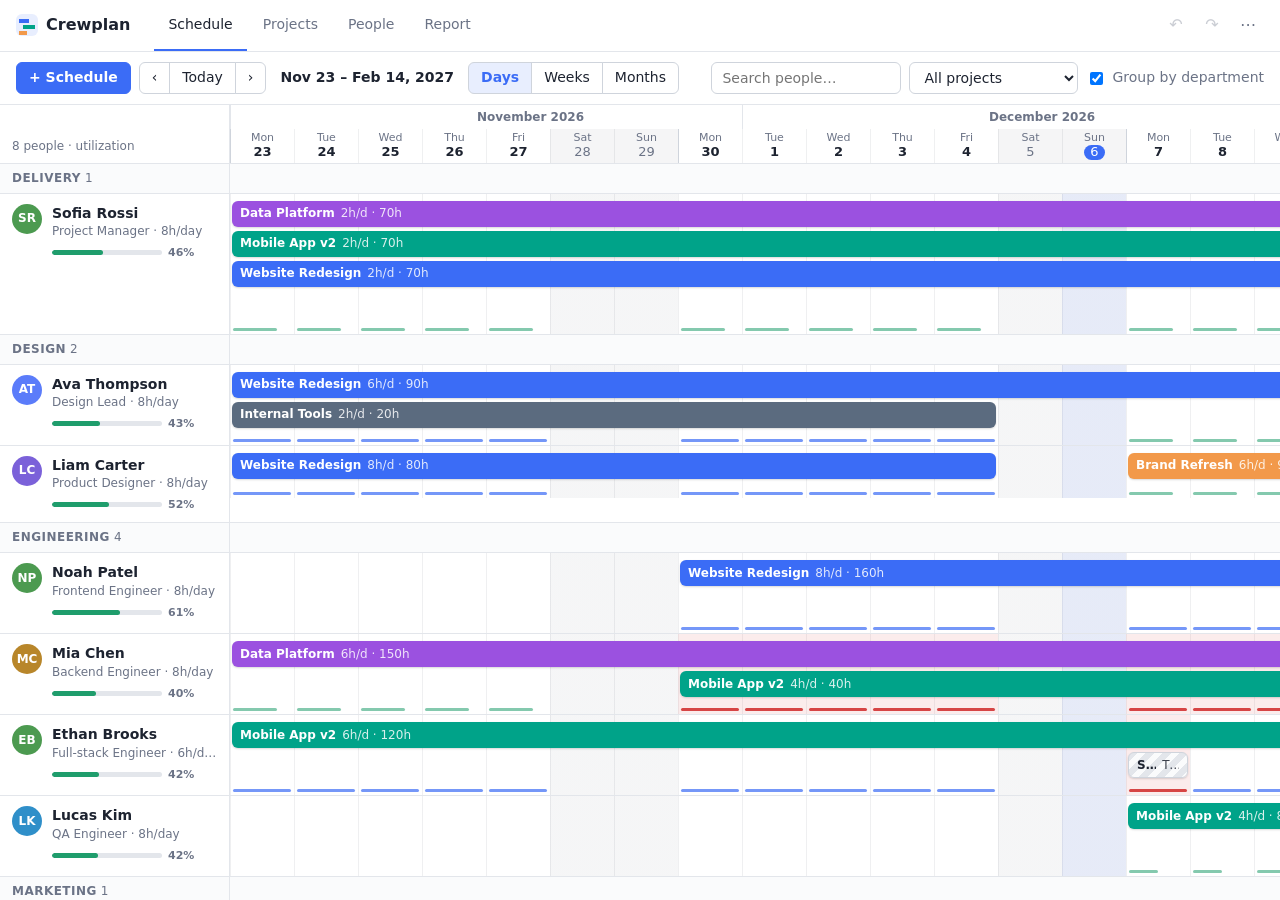
==== scheduler/index.html @ 76df15cc "Add Crewplan, a team resource scheduling app Timeline of people x days with drag-to-create, move, re" ====
<!doctype html>
<html lang="en">
<head>
  <meta charset="utf-8">
  <meta name="viewport" content="width=device-width, initial-scale=1">
  <title>Crewplan</title>
  <link rel="stylesheet" href="styles.css">
</head>
<body>
  <header class="topbar">
    <div class="brand"><span class="logo" aria-hidden="true"></span>Crewplan</div>
    <nav class="tabs" id="tabs">
      <button data-view="schedule">Schedule</button>
      <button data-view="projects">Projects</button>
      <button data-view="people">People</button>
      <button data-view="report">Report</button>
    </nav>
    <div class="topbar-actions">
      <button class="icon-btn" id="undoBtn" title="Undo (Ctrl+Z)">&#8630;</button>
      <button class="icon-btn" id="redoBtn" title="Redo (Ctrl+Shift+Z)">&#8631;</button>
      <div class="menu">
        <button class="icon-btn" id="menuBtn" title="More">&#8943;</button>
        <div class="menu-pop" id="menuPop" hidden>
          <button data-action="export">Export data (JSON)</button>
          <button data-action="import">Import data (JSON)</button>
          <button data-action="csv">Export schedule (CSV)</button>
          <hr>
          <button data-action="sample">Load sample data</button>
          <button data-action="clear" class="danger-text">Clear all data</button>
        </div>
      </div>
    </div>
  </header>
  <div class="toolbar" id="toolbar"></div>
  <main id="main"></main>
  <div id="modalRoot"></div>
  <div id="toast" role="status" aria-live="polite"></div>
  <input type="file" id="importFile" accept="application/json,.json" hidden>
  <script src="app.js"></script>
</body>
</html>
---- scheduler/styles.css ----
:root {
  --bg: #f5f6f8;
  --panel: #ffffff;
  --panel-2: #fafbfc;
  --border: #e3e6eb;
  --border-strong: #cfd4dc;
  --text: #1d2330;
  --muted: #6b7386;
  --accent: #3b6cf6;
  --accent-soft: #e8eefe;
  --danger: #d64545;
  --warn: #e0a106;
  --ok: #1f9d6c;
  --weekend: rgba(30, 40, 60, 0.045);
  --gridline: rgba(30, 40, 60, 0.07);
  --today: rgba(59, 108, 246, 0.08);
  --over: rgba(214, 69, 69, 0.10);
  --shadow: 0 10px 30px rgba(20, 30, 50, 0.18);
  --side: 230px;
  --radius: 8px;
  color-scheme: light;
}
@media (prefers-color-scheme: dark) {
  :root {
    --bg: #12151b;
    --panel: #1a1e26;
    --panel-2: #1f242d;
    --border: #2b313c;
    --border-strong: #3a4250;
    --text: #e6e9ef;
    --muted: #949cad;
    --accent: #6d93ff;
    --accent-soft: #24304d;
    --weekend: rgba(255, 255, 255, 0.035);
    --gridline: rgba(255, 255, 255, 0.06);
    --today: rgba(109, 147, 255, 0.12);
    --over: rgba(240, 90, 90, 0.16);
    --shadow: 0 10px 30px rgba(0, 0, 0, 0.5);
    color-scheme: dark;
  }
}

* { box-sizing: border-box; }
html, body { height: 100%; margin: 0; }
body {
  font: 14px/1.4 system-ui, -apple-system, "Segoe UI", Roboto, sans-serif;
  background: var(--bg);
  color: var(--text);
  display: flex;
  flex-direction: column;
  overflow: hidden;
}
button, input, select, textarea { font: inherit; color: inherit; }
button { cursor: pointer; }

/* ---------- Top bar ---------- */
.topbar {
  display: flex; align-items: center; gap: 24px;
  padding: 0 16px; height: 52px; flex: none;
  background: var(--panel); border-bottom: 1px solid var(--border);
}
.brand { display: flex; align-items: center; gap: 8px; font-weight: 700; font-size: 16px; }
.logo {
  width: 22px; height: 22px; border-radius: 6px;
  background:
    linear-gradient(var(--accent), var(--accent)) 3px 5px / 10px 4px no-repeat,
    linear-gradient(#00a389, #00a389) 7px 11px / 12px 4px no-repeat,
    linear-gradient(#f2994a, #f2994a) 3px 17px / 8px 4px no-repeat,
    var(--accent-soft);
}
.tabs { display: flex; gap: 2px; height: 100%; }
.tabs button {
  background: none; border: 0; padding: 0 14px; height: 100%;
  color: var(--muted); font-weight: 500; border-bottom: 2px solid transparent;
}
.tabs button:hover { color: var(--text); }
.tabs button.active { color: var(--text); border-bottom-color: var(--accent); }
.topbar-actions { margin-left: auto; display: flex; gap: 4px; align-items: center; }
.icon-btn {
  width: 32px; height: 32px; border-radius: 6px; border: 1px solid transparent;
  background: none; font-size: 16px; color: var(--muted);
}
.icon-btn:hover:not(:disabled) { background: var(--panel-2); border-color: var(--border); color: var(--text); }
.icon-btn:disabled { opacity: .35; cursor: default; }
.menu { position: relative; }
.menu-pop {
  position: absolute; right: 0; top: 38px; z-index: 50; min-width: 220px;
  background: var(--panel); border: 1px solid var(--border); border-radius: var(--radius);
  box-shadow: var(--shadow); padding: 6px;
}
.menu-pop button {
  display: block; width: 100%; text-align: left; background: none; border: 0;
  padding: 8px 10px; border-radius: 6px;
}
.menu-pop button:hover { background: var(--panel-2); }
.menu-pop hr { border: 0; border-top: 1px solid var(--border); margin: 6px 0; }
.danger-text { color: var(--danger); }

/* ---------- Toolbar ---------- */
.toolbar {
  display: flex; align-items: center; gap: 8px; flex-wrap: wrap;
  padding: 10px 16px; flex: none;
  background: var(--panel); border-bottom: 1px solid var(--border);
}
.toolbar .spacer { flex: 1; }
.toolbar .range-label { font-weight: 600; margin: 0 6px; white-space: nowrap; }
.btn {
  height: 32px; padding: 0 12px; border-radius: 6px;
  border: 1px solid var(--border-strong); background: var(--panel);
  display: inline-flex; align-items: center; gap: 6px; white-space: nowrap;
}
.btn:hover { background: var(--panel-2); }
.btn.primary { background: var(--accent); border-color: var(--accent); color: #fff; font-weight: 600; }
.btn.primary:hover { filter: brightness(1.07); }
.btn.danger { color: var(--danger); }
.btn.sm { height: 28px; padding: 0 9px; font-size: 13px; }
.btn-group { display: inline-flex; }
.btn-group .btn { border-radius: 0; margin-left: -1px; }
.btn-group .btn:first-child { border-radius: 6px 0 0 6px; margin-left: 0; }
.btn-group .btn:last-child { border-radius: 0 6px 6px 0; }
.btn-group .btn.on { background: var(--accent-soft); color: var(--accent); font-weight: 600; }
.input, .toolbar select, .toolbar input[type=search], .toolbar input[type=date] {
  height: 32px; padding: 0 10px; border-radius: 6px;
  border: 1px solid var(--border-strong); background: var(--panel);
}
.toolbar input[type=search] { width: 190px; }
.toggle { display: inline-flex; align-items: center; gap: 6px; color: var(--muted); white-space: nowrap; }

main { flex: 1; min-height: 0; overflow: auto; }
main.no-scroll { overflow: hidden; display: flex; }

/* ---------- Schedule grid ---------- */
.schedule { flex: 1; overflow: auto; position: relative; background: var(--panel); }
.grid { position: relative; min-width: 100%; }
.ghead { display: flex; position: sticky; top: 0; z-index: 6; background: var(--panel); border-bottom: 1px solid var(--border); }
.corner {
  position: sticky; left: 0; z-index: 7; width: var(--side); flex: none;
  background: var(--panel); border-right: 1px solid var(--border);
  display: flex; align-items: flex-end; padding: 0 12px 8px; color: var(--muted); font-size: 12px;
}
.timehead { flex: none; }
.hm-row, .hd-row { display: flex; }
.hm {
  flex: none; height: 24px; font-size: 12px; font-weight: 600; color: var(--muted);
  border-left: 1px solid var(--border); padding: 4px 8px; overflow: hidden; white-space: nowrap;
}
.hm span { position: sticky; left: calc(var(--side) + 8px); }
.hd {
  flex: none; height: 34px; text-align: center; font-size: 11px; color: var(--muted);
  display: flex; flex-direction: column; justify-content: center; line-height: 1.15;
  border-left: 1px solid var(--gridline);
}
.hd b { font-size: 13px; font-weight: 600; color: var(--text); }
.hd.we { background: var(--weekend); }
.hd.we b { color: var(--muted); font-weight: 500; }
.hd.mon { border-left-color: var(--border-strong); }
.hd.today b {
  background: var(--accent); color: #fff; border-radius: 10px; padding: 0 6px; align-self: center;
}

.group { display: flex; background: var(--panel-2); border-bottom: 1px solid var(--border); }
.group-side {
  position: sticky; left: 0; z-index: 3; width: var(--side); flex: none;
  padding: 6px 12px; font-size: 12px; font-weight: 700; text-transform: uppercase; letter-spacing: .04em;
  color: var(--muted); background: var(--panel-2); border-right: 1px solid var(--border);
}
.group-side span { font-weight: 500; margin-left: 4px; }

.row { display: flex; border-bottom: 1px solid var(--border); }
.side {
  position: sticky; left: 0; z-index: 3; width: var(--side); flex: none;
  background: var(--panel); border-right: 1px solid var(--border);
  display: flex; gap: 10px; align-items: flex-start; padding: 10px 12px; cursor: pointer;
}
.side:hover { background: var(--panel-2); }
.avatar {
  width: 30px; height: 30px; border-radius: 50%; flex: none;
  display: grid; place-items: center; color: #fff; font-size: 12px; font-weight: 700;
}
.side .who { min-width: 0; flex: 1; }
.side .name { font-weight: 600; white-space: nowrap; overflow: hidden; text-overflow: ellipsis; }
.side .role { color: var(--muted); font-size: 12px; white-space: nowrap; overflow: hidden; text-overflow: ellipsis; }
.util { display: flex; align-items: center; gap: 6px; margin-top: 5px; font-size: 11px; color: var(--muted); }
.meter { flex: 1; height: 5px; border-radius: 3px; background: var(--border); overflow: hidden; max-width: 110px; }
.meter i { display: block; height: 100%; background: var(--ok); border-radius: 3px; }
.meter.full i { background: var(--accent); }
.meter.over i { background: var(--danger); }
.util b.over { color: var(--danger); }

.track { position: relative; flex: none; touch-action: pan-x pan-y; cursor: crosshair; }
.today-col { position: absolute; top: 0; bottom: 0; background: var(--today); pointer-events: none; }
.over-col { position: absolute; top: 0; bottom: 0; background: var(--over); pointer-events: none; }
.load { position: absolute; bottom: 3px; height: 3px; border-radius: 2px; pointer-events: none; }
.load.under { background: var(--ok); opacity: .55; }
.load.full { background: var(--accent); opacity: .7; }
.load.over { background: var(--danger); }
.load-hit { position: absolute; bottom: 0; height: 9px; }

.bar {
  position: absolute; height: 26px; border-radius: 6px; color: #fff;
  padding: 0 8px; display: flex; align-items: center; gap: 6px;
  font-size: 12px; overflow: hidden; white-space: nowrap; cursor: grab;
  box-shadow: 0 1px 2px rgba(0,0,0,.15); touch-action: none; user-select: none;
}
.bar:hover { filter: brightness(1.06); box-shadow: 0 2px 6px rgba(0,0,0,.22); }
.bar .bar-title { font-weight: 600; overflow: hidden; text-overflow: ellipsis; }
.bar .bar-sub { opacity: .85; overflow: hidden; text-overflow: ellipsis; }
.bar.tentative {
  background-image: repeating-linear-gradient(135deg, rgba(255,255,255,.28) 0 6px, transparent 6px 12px) !important;
}
.bar.timeoff {
  color: var(--text);
  background: repeating-linear-gradient(135deg, var(--border) 0 6px, var(--panel-2) 6px 12px);
  border: 1px solid var(--border-strong);
}
.bar.clip-l { border-top-left-radius: 0; border-bottom-left-radius: 0; }
.bar.clip-r { border-top-right-radius: 0; border-bottom-right-radius: 0; }
.bar.dim { opacity: .22; }
.bar.dragging { z-index: 20; pointer-events: none; cursor: grabbing; box-shadow: var(--shadow); opacity: .92; }
.bar .h { position: absolute; top: 0; bottom: 0; width: 8px; cursor: ew-resize; }
.bar .h-l { left: 0; }
.bar .h-r { right: 0; }
.sel {
  position: absolute; top: 4px; bottom: 4px; border-radius: 6px; pointer-events: none;
  background: var(--accent-soft); border: 2px dashed var(--accent);
}
.empty-state { padding: 60px 20px; text-align: center; color: var(--muted); }
.empty-state h3 { color: var(--text); margin: 0 0 6px; }
.hint { color: var(--muted); font-size: 12px; }

/* ---------- Pages (projects / people / report) ---------- */
.page { max-width: 1100px; margin: 0 auto; padding: 20px 16px 60px; }
.page h2 { margin: 0 0 4px; font-size: 20px; }
.page .lede { color: var(--muted); margin: 0 0 16px; }
.card { background: var(--panel); border: 1px solid var(--border); border-radius: var(--radius); overflow: hidden; margin-bottom: 20px; }
.card h3 { margin: 0; padding: 12px 16px; font-size: 14px; border-bottom: 1px solid var(--border); }
.table-wrap { overflow-x: auto; }
table { width: 100%; border-collapse: collapse; }
th, td { padding: 10px 16px; text-align: left; border-bottom: 1px solid var(--border); white-space: nowrap; }
th { font-size: 12px; font-weight: 600; color: var(--muted); background: var(--panel-2); }
td.num, th.num { text-align: right; font-variant-numeric: tabular-nums; }
tr:last-child td { border-bottom: 0; }
tbody tr:hover { background: var(--panel-2); }
.dot { display: inline-block; width: 10px; height: 10px; border-radius: 3px; margin-right: 8px; vertical-align: -1px; }
.tag { display: inline-block; font-size: 11px; padding: 1px 7px; border-radius: 10px; background: var(--panel-2); border: 1px solid var(--border); color: var(--muted); }
.tag.ok { color: var(--ok); }
.cell-person { display: flex; align-items: center; gap: 10px; }
.cell-person .avatar { width: 26px; height: 26px; font-size: 11px; }
.hbar { display: flex; align-items: center; gap: 8px; min-width: 160px; }
.hbar .meter { max-width: none; height: 7px; }
.tiles { display: grid; grid-template-columns: repeat(auto-fit, minmax(150px, 1fr)); gap: 12px; margin-bottom: 20px; }
.tile { background: var(--panel); border: 1px solid var(--border); border-radius: var(--radius); padding: 14px 16px; }
.tile .k { color: var(--muted); font-size: 12px; }
.tile .v { font-size: 22px; font-weight: 700; margin-top: 2px; font-variant-numeric: tabular-nums; }
.actions { display: flex; gap: 6px; justify-content: flex-end; }

/* ---------- Modal ---------- */
.backdrop {
  position: fixed; inset: 0; z-index: 100; background: rgba(15, 20, 30, .45);
  display: grid; place-items: center; padding: 16px;
}
.dialog {
  width: 100%; max-width: 480px; max-height: calc(100vh - 32px); overflow: auto;
  background: var(--panel); border-radius: 12px; box-shadow: var(--shadow); border: 1px solid var(--border);
}
.dialog header { display: flex; align-items: center; padding: 14px 18px; border-bottom: 1px solid var(--border); }
.dialog header h2 { font-size: 16px; margin: 0; flex: 1; }
.dialog-body { padding: 16px 18px; display: grid; gap: 12px; }
.dialog footer { display: flex; gap: 8px; padding: 12px 18px; border-top: 1px solid var(--border); background: var(--panel-2); }
.dialog footer .spacer { flex: 1; }
.field { display: grid; gap: 4px; font-size: 12px; font-weight: 600; color: var(--muted); }
.field input, .field select, .field textarea {
  font-size: 14px; font-weight: 400; color: var(--text);
  padding: 7px 10px; border-radius: 6px; border: 1px solid var(--border-strong); background: var(--panel);
  width: 100%;
}
.field textarea { resize: vertical; }
.field input:focus, .field select:focus, .field textarea:focus { outline: 2px solid var(--accent-soft); border-color: var(--accent); }
.grid2 { display: grid; grid-template-columns: 1fr 1fr; gap: 12px; align-items: end; }
.inline { display: flex; gap: 6px; }
.check { display: flex; align-items: center; gap: 8px; font-size: 14px; height: 36px; }
.seg { display: flex; border: 1px solid var(--border-strong); border-radius: 8px; overflow: hidden; }
.seg label { flex: 1; text-align: center; padding: 8px; cursor: pointer; font-weight: 500; }
.seg input { display: none; }
.seg label:has(input:checked) { background: var(--accent-soft); color: var(--accent); font-weight: 600; }
.swatches { display: flex; gap: 8px; flex-wrap: wrap; }
.swatches label { width: 26px; height: 26px; border-radius: 6px; cursor: pointer; position: relative; }
.swatches input { position: absolute; opacity: 0; }
.swatches label:has(input:checked) { outline: 2px solid var(--text); outline-offset: 2px; }
.summary { margin: 0; padding: 10px 12px; border-radius: 6px; background: var(--panel-2); border: 1px solid var(--border); font-size: 13px; }
.error { color: var(--danger); font-size: 13px; margin: 0; }

#toast {
  position: fixed; left: 50%; bottom: 24px; transform: translateX(-50%) translateY(20px);
  background: #222936; color: #fff; padding: 10px 16px; border-radius: 8px; font-size: 13px;
  opacity: 0; pointer-events: none; transition: .2s; z-index: 200; box-shadow: var(--shadow);
}
#toast.show { opacity: 1; transform: translateX(-50%) translateY(0); }

@media (max-width: 720px) {
  :root { --side: 150px; }
  .topbar { gap: 10px; padding: 0 10px; }
  .brand { font-size: 0; gap: 0; }
  .tabs button { padding: 0 8px; font-size: 13px; }
  .tabs { min-width: 0; overflow-x: auto; }
  #undoBtn, #redoBtn { display: none; }
  .toolbar { padding: 8px 10px; }
  .toolbar input[type=search] { width: 130px; }
  .side .avatar { display: none; }
  .grid2 { grid-template-columns: 1fr; }
}
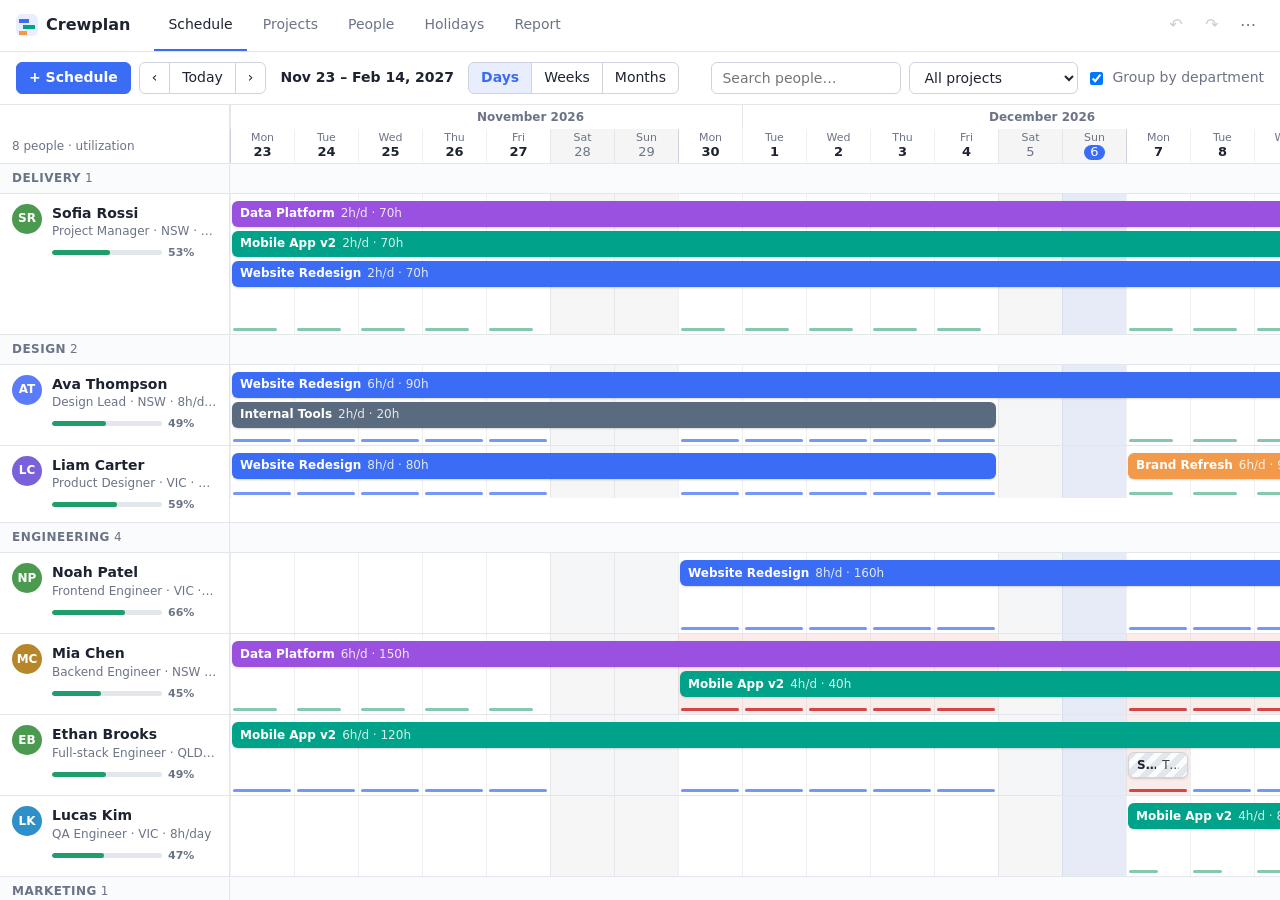
==== commit c4b4f7ae: "Add regional public holidays and shutdowns People get a state/region; holidays and shutdowns apply t" ====
--- a/scheduler/index.html
+++ b/scheduler/index.html
@@ -13,6 +13,7 @@
       <button data-view="schedule">Schedule</button>
       <button data-view="projects">Projects</button>
       <button data-view="people">People</button>
+      <button data-view="holidays">Holidays</button>
       <button data-view="report">Report</button>
     </nav>
     <div class="topbar-actions">
--- a/scheduler/styles.css
+++ b/scheduler/styles.css
@@ -17,6 +17,9 @@
   --over: rgba(214, 69, 69, 0.10);
   --shadow: 0 10px 30px rgba(20, 30, 50, 0.18);
   --side: 230px;
+  --shut: #8a6fd1;
+  --hol-bg: rgba(224, 161, 6, 0.16);
+  --shut-bg: rgba(138, 111, 209, 0.16);
   --radius: 8px;
   color-scheme: light;
 }
@@ -35,6 +38,8 @@
     --gridline: rgba(255, 255, 255, 0.06);
     --today: rgba(109, 147, 255, 0.12);
     --over: rgba(240, 90, 90, 0.16);
+    --hol-bg: rgba(240, 180, 40, 0.16);
+    --shut-bg: rgba(160, 135, 230, 0.18);
     --shadow: 0 10px 30px rgba(0, 0, 0, 0.5);
     color-scheme: dark;
   }
@@ -194,6 +199,15 @@
 .load.under { background: var(--ok); opacity: .55; }
 .load.full { background: var(--accent); opacity: .7; }
 .load.over { background: var(--danger); }
+.closed-col { position: absolute; top: 0; bottom: 0; pointer-events: none; }
+.closed-col.holiday { background: repeating-linear-gradient(135deg, var(--hol-bg) 0 5px, transparent 5px 10px); }
+.closed-col.shutdown { background: repeating-linear-gradient(135deg, var(--shut-bg) 0 5px, transparent 5px 10px); }
+.load.hol { background: var(--warn); }
+.hd.has-hol { box-shadow: inset 0 -3px 0 var(--warn); }
+.hd.has-shut { box-shadow: inset 0 -3px 0 var(--shut); }
+.hol-dot { background: var(--warn); }
+.shut-dot { background: var(--shut); }
+.hol-note { color: #b07a00; }
 .load-hit { position: absolute; bottom: 0; height: 9px; }
 
 .bar {
@@ -297,6 +311,8 @@
 }
 #toast.show { opacity: 1; transform: translateX(-50%) translateY(0); }
 
+@media (prefers-color-scheme: dark) { .hol-note { color: #f0b429; } }
+
 @media (max-width: 720px) {
   :root { --side: 150px; }
   .topbar { gap: 10px; padding: 0 10px; }
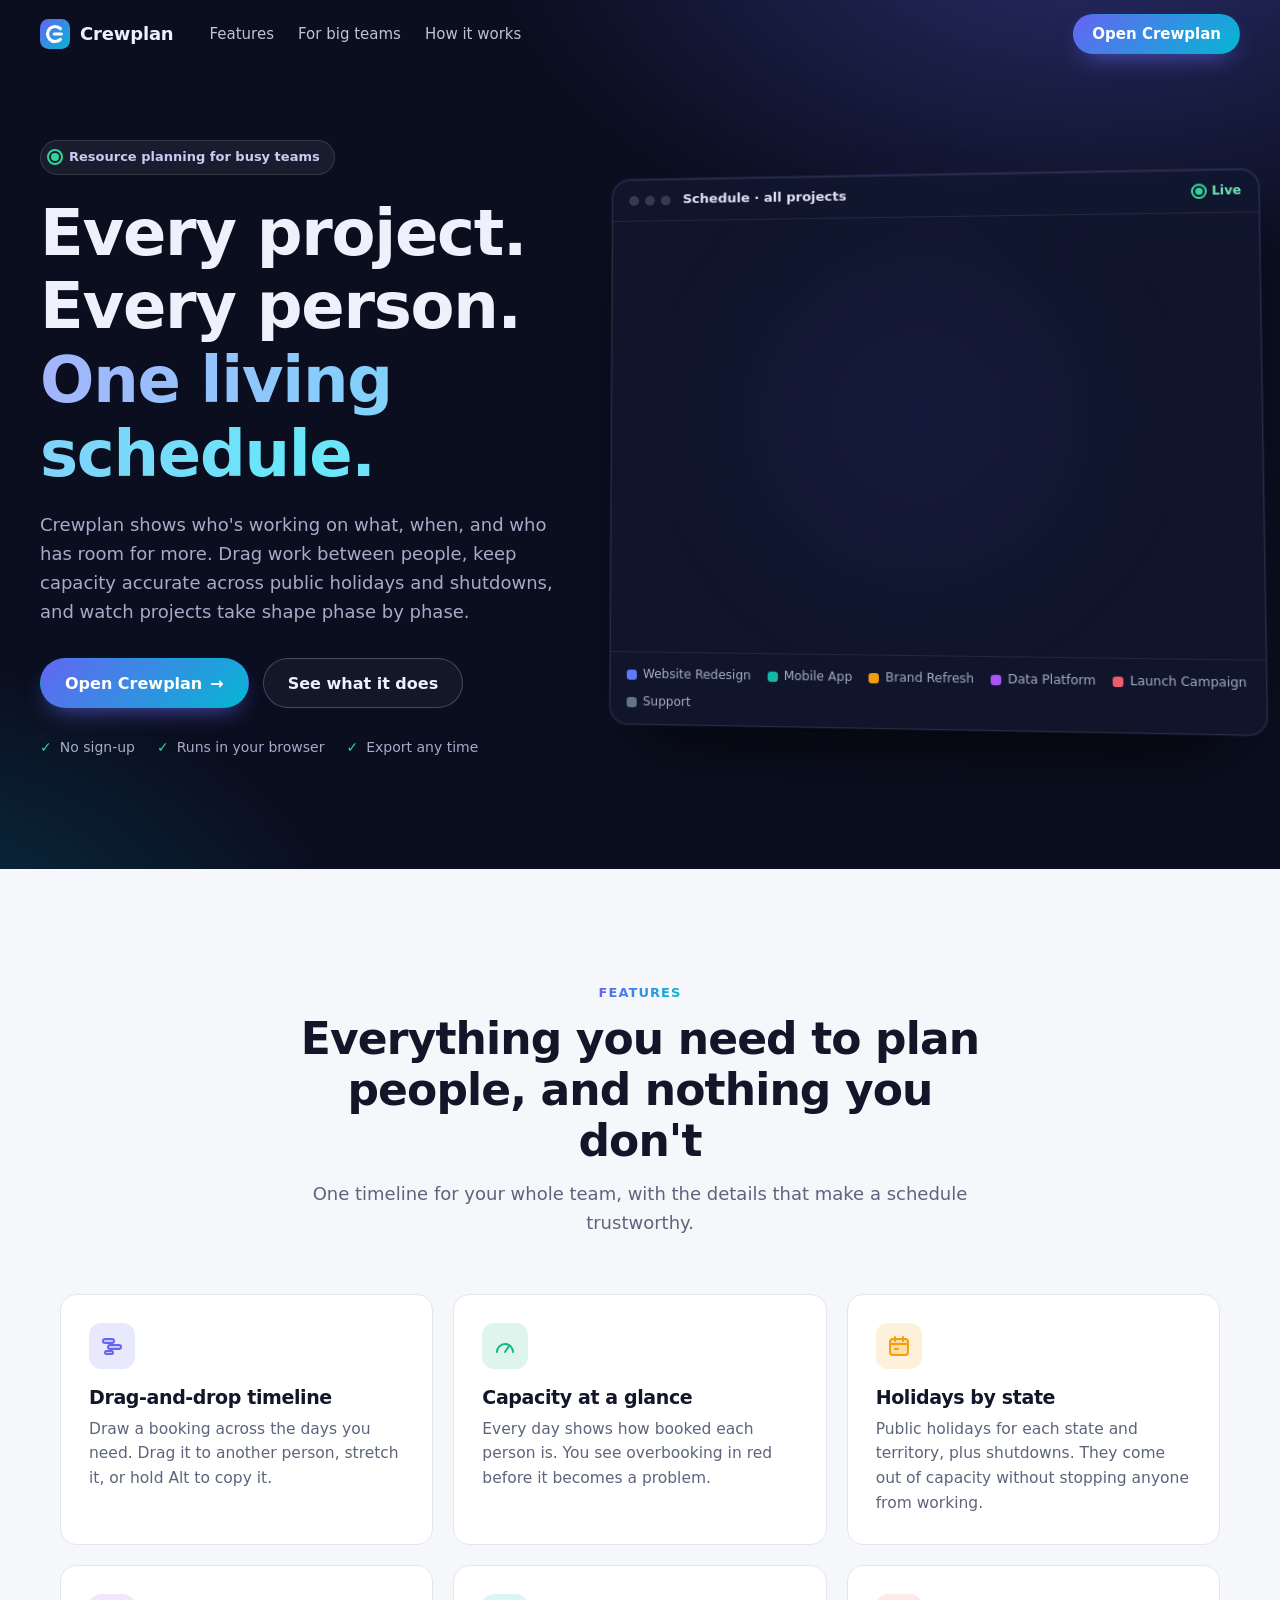
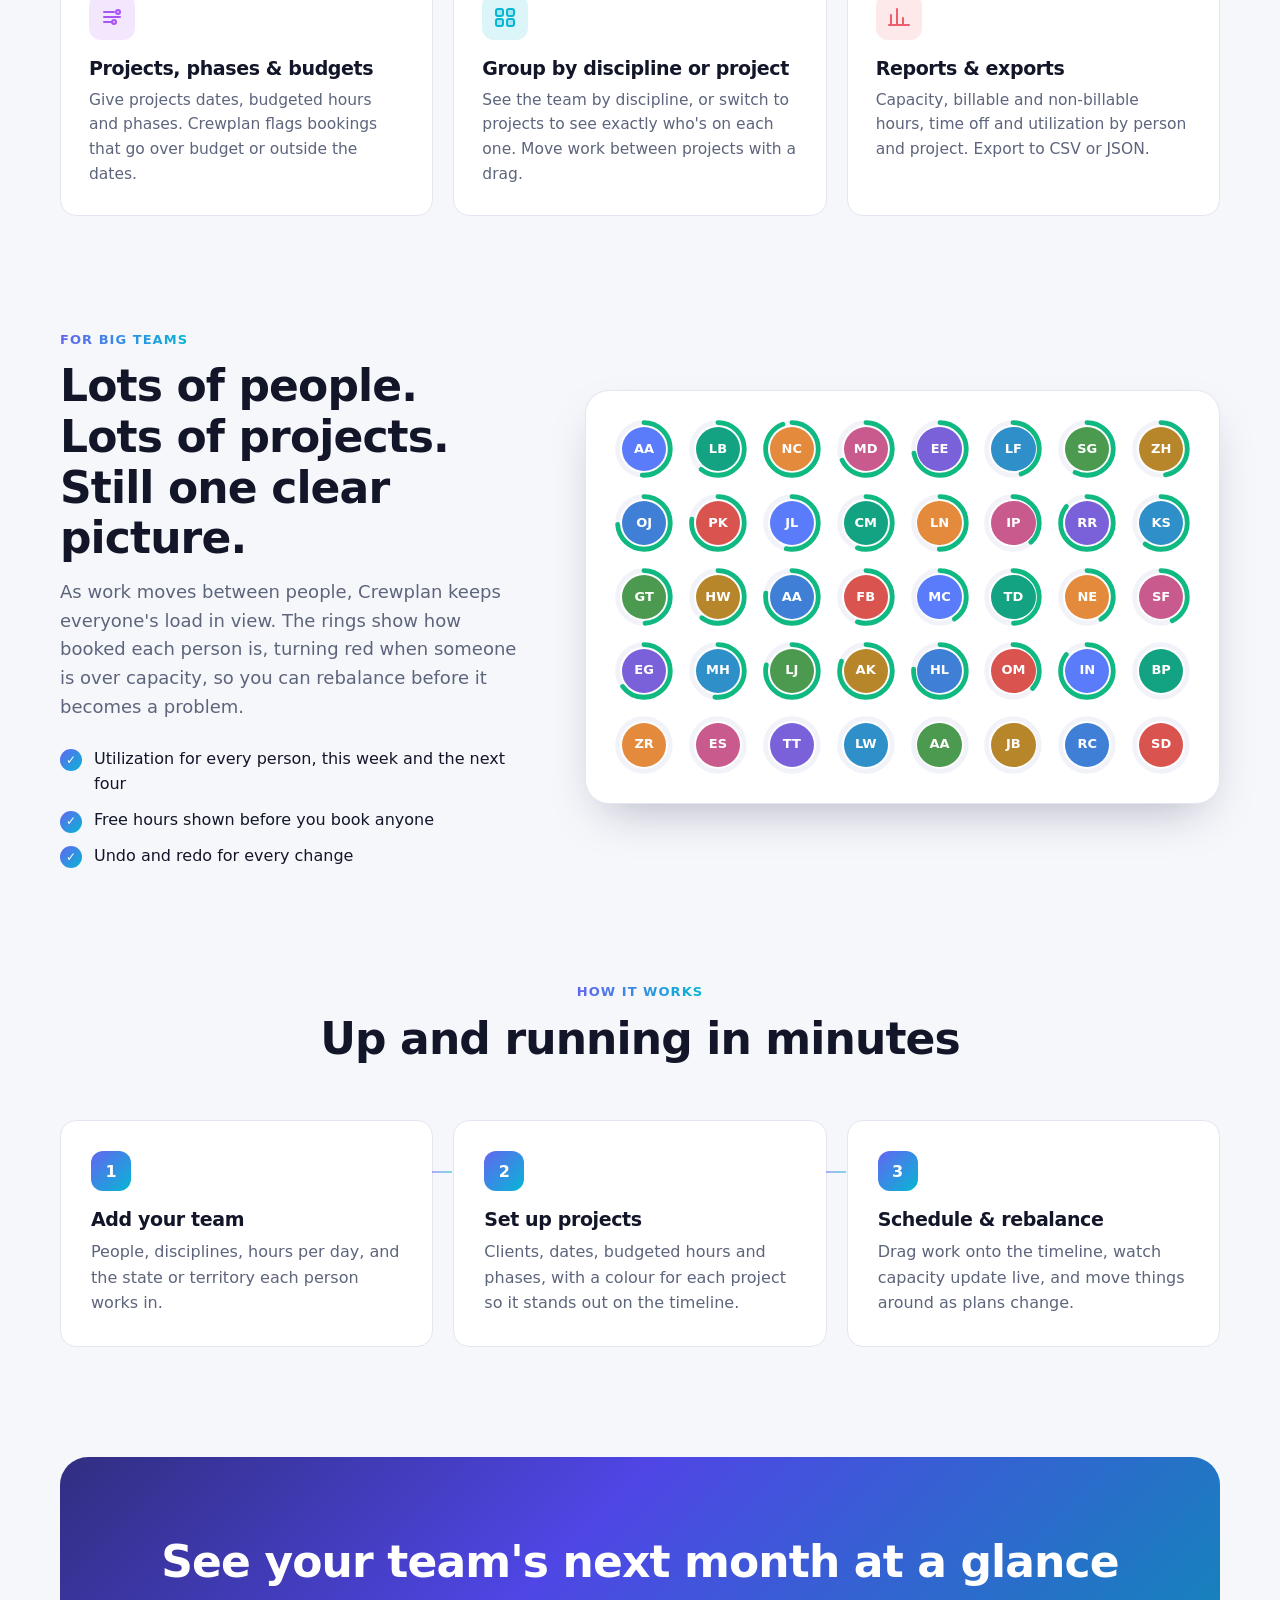
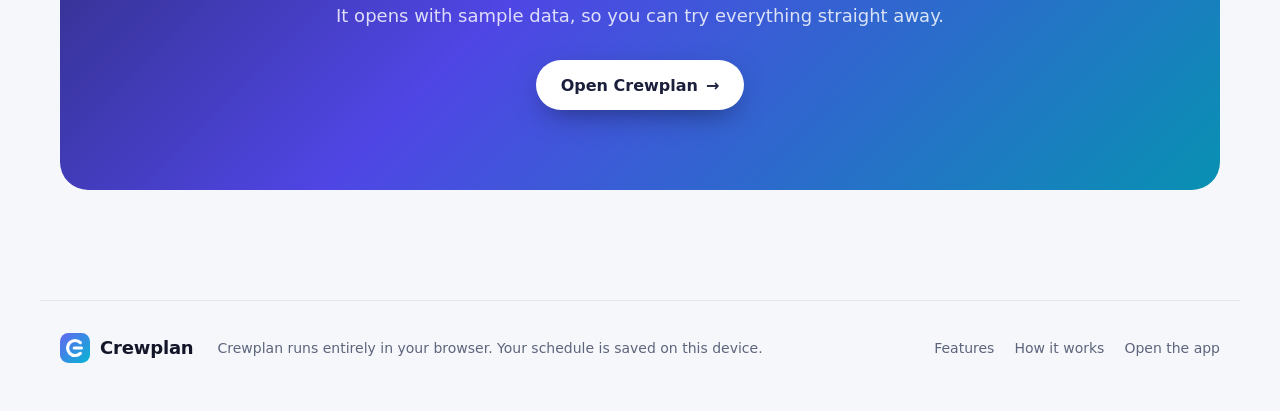
==== commit 3eabb5de: "Add animated homepage and new Crewplan logo - New mark: a gradient tile with a C-shaped arc and a sc" ====
--- a/scheduler/index.html
+++ b/scheduler/index.html
@@ -4,39 +4,179 @@
   <meta charset="utf-8">
   <meta name="viewport" content="width=device-width, initial-scale=1">
   <title>Crewplan</title>
-  <link rel="stylesheet" href="styles.css">
+  <meta name="description" content="Crewplan is a resource scheduler for teams: see who is working on what, when, and who has room. Drag work between people, track capacity across holidays and shutdowns, and plan projects phase by phase.">
+  <link rel="icon" href="data:image/svg+xml,%3Csvg xmlns='http://www.w3.org/2000/svg' viewBox='0 0 32 32'%3E%3Cdefs%3E%3ClinearGradient id='g' x1='0' y1='0' x2='1' y2='1'%3E%3Cstop offset='0' stop-color='%236366f1'/%3E%3Cstop offset='1' stop-color='%2306b6d4'/%3E%3C/linearGradient%3E%3C/defs%3E%3Crect width='32' height='32' rx='9' fill='url(%23g)'/%3E%3Cpath d='M21.7 10.3A8 8 0 1 0 21.7 21.7' fill='none' stroke='%23fff' stroke-width='3.4' stroke-linecap='round'/%3E%3Crect x='13.5' y='14.4' width='11' height='3.2' rx='1.6' fill='%23fff'/%3E%3C/svg%3E">
+  <link rel="stylesheet" href="home.css">
 </head>
 <body>
-  <header class="topbar">
-    <div class="brand"><span class="logo" aria-hidden="true"></span>Crewplan</div>
-    <nav class="tabs" id="tabs">
-      <button data-view="schedule">Schedule</button>
-      <button data-view="projects">Projects</button>
-      <button data-view="people">People</button>
-      <button data-view="holidays">Holidays</button>
-      <button data-view="report">Report</button>
+  <header class="nav" id="nav">
+    <a class="brand" href="index.html" aria-label="Crewplan home">
+      <svg class="mark" viewBox="0 0 32 32" aria-hidden="true">
+        <defs><linearGradient id="cpMarkNav" x1="0" y1="0" x2="1" y2="1"><stop offset="0" stop-color="#6366f1"/><stop offset="1" stop-color="#06b6d4"/></linearGradient></defs>
+        <rect width="32" height="32" rx="9" fill="url(#cpMarkNav)"/>
+        <path d="M21.7 10.3A8 8 0 1 0 21.7 21.7" fill="none" stroke="#fff" stroke-width="3.4" stroke-linecap="round"/>
+        <rect x="13.5" y="14.4" width="11" height="3.2" rx="1.6" fill="#fff"/>
+      </svg>
+      <span>Crewplan</span>
+    </a>
+    <nav class="nav-links" aria-label="Sections">
+      <a href="#features">Features</a>
+      <a href="#team">For big teams</a>
+      <a href="#how">How it works</a>
     </nav>
-    <div class="topbar-actions">
-      <button class="icon-btn" id="undoBtn" title="Undo (Ctrl+Z)">&#8630;</button>
-      <button class="icon-btn" id="redoBtn" title="Redo (Ctrl+Shift+Z)">&#8631;</button>
-      <div class="menu">
-        <button class="icon-btn" id="menuBtn" title="More">&#8943;</button>
-        <div class="menu-pop" id="menuPop" hidden>
-          <button data-action="export">Export data (JSON)</button>
-          <button data-action="import">Import data (JSON)</button>
-          <button data-action="csv">Export schedule (CSV)</button>
-          <hr>
-          <button data-action="sample">Load sample data</button>
-          <button data-action="clear" class="danger-text">Clear all data</button>
+    <a class="btn btn-primary" href="app.html">Open Crewplan</a>
+  </header>
+
+  <main>
+    <!-- ============ HERO ============ -->
+    <section class="hero">
+      <canvas class="hero-bg" id="heroBg" aria-hidden="true"></canvas>
+      <div class="hero-glow" aria-hidden="true"></div>
+      <div class="hero-inner">
+        <div class="hero-copy">
+          <span class="eyebrow"><span class="pulse" aria-hidden="true"></span>Resource planning for busy teams</span>
+          <h1>Every project. Every person. <span class="grad">One living schedule.</span></h1>
+          <p class="lede">
+            Crewplan shows who's working on what, when, and who has room for more.
+            Drag work between people, keep capacity accurate across public holidays and shutdowns,
+            and watch projects take shape phase by phase.
+          </p>
+          <div class="cta-row">
+            <a class="btn btn-primary btn-lg" href="app.html">Open Crewplan <span aria-hidden="true">&rarr;</span></a>
+            <a class="btn btn-ghost btn-lg" href="#features">See what it does</a>
+          </div>
+          <ul class="hero-points">
+            <li>No sign-up</li>
+            <li>Runs in your browser</li>
+            <li>Export any time</li>
+          </ul>
         </div>
+
+        <figure class="board-card" aria-label="Animated preview of a team schedule">
+          <div class="board-chrome">
+            <span class="dots" aria-hidden="true"><i></i><i></i><i></i></span>
+            <span class="board-title">Schedule · all projects</span>
+            <span class="live"><span class="pulse" aria-hidden="true"></span>Live</span>
+          </div>
+          <canvas id="board"></canvas>
+          <figcaption class="board-legend" id="boardLegend"></figcaption>
+        </figure>
       </div>
-    </div>
-  </header>
-  <div class="toolbar" id="toolbar"></div>
-  <main id="main"></main>
-  <div id="modalRoot"></div>
-  <div id="toast" role="status" aria-live="polite"></div>
-  <input type="file" id="importFile" accept="application/json,.json" hidden>
-  <script src="app.js"></script>
+    </section>
+
+    <!-- ============ FEATURES ============ -->
+    <section class="section" id="features">
+      <div class="section-head reveal">
+        <span class="kicker">Features</span>
+        <h2>Everything you need to plan people, and nothing you don't</h2>
+        <p>One timeline for your whole team, with the details that make a schedule trustworthy.</p>
+      </div>
+      <div class="features">
+        <article class="feature reveal">
+          <div class="f-icon" style="--c:#6366f1"><svg viewBox="0 0 24 24"><rect x="3" y="5" width="11" height="4" rx="2"/><rect x="8" y="11" width="13" height="4" rx="2"/><rect x="5" y="17" width="8" height="3" rx="1.5"/></svg></div>
+          <h3>Drag-and-drop timeline</h3>
+          <p>Draw a booking across the days you need. Drag it to another person, stretch it, or hold Alt to copy it.</p>
+        </article>
+        <article class="feature reveal">
+          <div class="f-icon" style="--c:#10b981"><svg viewBox="0 0 24 24"><path d="M4 18a8 8 0 1 1 16 0"/><path d="M12 18l4-6"/></svg></div>
+          <h3>Capacity at a glance</h3>
+          <p>Every day shows how booked each person is. You see overbooking in red before it becomes a problem.</p>
+        </article>
+        <article class="feature reveal">
+          <div class="f-icon" style="--c:#f59e0b"><svg viewBox="0 0 24 24"><rect x="3" y="5" width="18" height="16" rx="3"/><path d="M3 10h18M8 3v4M16 3v4"/><path d="M8 15h3"/></svg></div>
+          <h3>Holidays by state</h3>
+          <p>Public holidays for each state and territory, plus shutdowns. They come out of capacity without stopping anyone from working.</p>
+        </article>
+        <article class="feature reveal">
+          <div class="f-icon" style="--c:#a855f7"><svg viewBox="0 0 24 24"><path d="M4 7h10M4 12h16M4 17h7"/><circle cx="18" cy="7" r="2"/><circle cx="14" cy="17" r="2"/></svg></div>
+          <h3>Projects, phases &amp; budgets</h3>
+          <p>Give projects dates, budgeted hours and phases. Crewplan flags bookings that go over budget or outside the dates.</p>
+        </article>
+        <article class="feature reveal">
+          <div class="f-icon" style="--c:#06b6d4"><svg viewBox="0 0 24 24"><rect x="3" y="4" width="7" height="7" rx="2"/><rect x="14" y="4" width="7" height="7" rx="2"/><rect x="3" y="14" width="7" height="7" rx="2"/><rect x="14" y="14" width="7" height="7" rx="2"/></svg></div>
+          <h3>Group by discipline or project</h3>
+          <p>See the team by discipline, or switch to projects to see exactly who's on each one. Move work between projects with a drag.</p>
+        </article>
+        <article class="feature reveal">
+          <div class="f-icon" style="--c:#ef5d6c"><svg viewBox="0 0 24 24"><path d="M4 20V10M10 20V4M16 20v-7M22 20H2"/></svg></div>
+          <h3>Reports &amp; exports</h3>
+          <p>Capacity, billable and non-billable hours, time off and utilization by person and project. Export to CSV or JSON.</p>
+        </article>
+      </div>
+    </section>
+
+    <!-- ============ CROWD ============ -->
+    <section class="section crowd" id="team">
+      <div class="crowd-copy reveal">
+        <span class="kicker">For big teams</span>
+        <h2>Lots of people. Lots of projects. Still one clear picture.</h2>
+        <p>
+          As work moves between people, Crewplan keeps everyone's load in view. The rings show how booked each person is,
+          turning red when someone is over capacity, so you can rebalance before it becomes a problem.
+        </p>
+        <ul class="ticks">
+          <li>Utilization for every person, this week and the next four</li>
+          <li>Free hours shown before you book anyone</li>
+          <li>Undo and redo for every change</li>
+        </ul>
+      </div>
+      <div class="crowd-wall reveal" id="crowd" aria-label="Animated team of people with utilization rings"></div>
+    </section>
+
+    <!-- ============ HOW ============ -->
+    <section class="section" id="how">
+      <div class="section-head reveal">
+        <span class="kicker">How it works</span>
+        <h2>Up and running in minutes</h2>
+      </div>
+      <ol class="steps">
+        <li class="step reveal">
+          <span class="step-n">1</span>
+          <h3>Add your team</h3>
+          <p>People, disciplines, hours per day, and the state or territory each person works in.</p>
+        </li>
+        <li class="step reveal">
+          <span class="step-n">2</span>
+          <h3>Set up projects</h3>
+          <p>Clients, dates, budgeted hours and phases, with a colour for each project so it stands out on the timeline.</p>
+        </li>
+        <li class="step reveal">
+          <span class="step-n">3</span>
+          <h3>Schedule &amp; rebalance</h3>
+          <p>Drag work onto the timeline, watch capacity update live, and move things around as plans change.</p>
+        </li>
+      </ol>
+    </section>
+
+    <!-- ============ CTA ============ -->
+    <section class="section">
+      <div class="final-cta reveal">
+        <canvas class="cta-bg" id="ctaBg" aria-hidden="true"></canvas>
+        <h2>See your team's next month at a glance</h2>
+        <p>It opens with sample data, so you can try everything straight away.</p>
+        <a class="btn btn-light btn-lg" href="app.html">Open Crewplan <span aria-hidden="true">&rarr;</span></a>
+      </div>
+    </section>
+  </main>
+
+  <footer class="footer">
+    <a class="brand" href="index.html" aria-label="Crewplan home">
+      <svg class="mark" viewBox="0 0 32 32" aria-hidden="true">
+        <defs><linearGradient id="cpMarkFoot" x1="0" y1="0" x2="1" y2="1"><stop offset="0" stop-color="#6366f1"/><stop offset="1" stop-color="#06b6d4"/></linearGradient></defs>
+        <rect width="32" height="32" rx="9" fill="url(#cpMarkFoot)"/>
+        <path d="M21.7 10.3A8 8 0 1 0 21.7 21.7" fill="none" stroke="#fff" stroke-width="3.4" stroke-linecap="round"/>
+        <rect x="13.5" y="14.4" width="11" height="3.2" rx="1.6" fill="#fff"/>
+      </svg>
+      <span>Crewplan</span>
+    </a>
+    <p>Crewplan runs entirely in your browser. Your schedule is saved on this device.</p>
+    <nav class="footer-links" aria-label="Footer">
+      <a href="#features">Features</a>
+      <a href="#how">How it works</a>
+      <a href="app.html">Open the app</a>
+    </nav>
+  </footer>
+
+  <script src="home.js"></script>
 </body>
 </html>
--- a/scheduler/home.css
+++ b/scheduler/home.css
@@ -0,0 +1,276 @@
+:root {
+  --bg: #f6f7fb;
+  --surface: #ffffff;
+  --surface-2: #f1f3f9;
+  --border: #e3e6ef;
+  --text: #121628;
+  --muted: #5d657c;
+  --brand-1: #6366f1;
+  --brand-2: #06b6d4;
+  --hero-bg: #0a0e1f;
+  --hero-text: #eef0fb;
+  --hero-muted: #a5acc8;
+  --shadow: 0 20px 50px -20px rgba(20, 24, 60, 0.35);
+  --radius: 16px;
+  color-scheme: light;
+}
+@media (prefers-color-scheme: dark) {
+  :root {
+    --bg: #0c1020;
+    --surface: #131833;
+    --surface-2: #181e3d;
+    --border: #262d52;
+    --text: #e9ebf7;
+    --muted: #9ba3c4;
+    --shadow: 0 20px 50px -20px rgba(0, 0, 0, 0.7);
+    color-scheme: dark;
+  }
+}
+
+* { box-sizing: border-box; }
+html { scroll-behavior: smooth; }
+body {
+  margin: 0;
+  font: 16px/1.6 system-ui, -apple-system, "Segoe UI", Roboto, "Helvetica Neue", sans-serif;
+  background: var(--bg);
+  color: var(--text);
+  -webkit-font-smoothing: antialiased;
+}
+a { color: inherit; }
+h1, h2, h3 { line-height: 1.15; letter-spacing: -0.02em; margin: 0; }
+
+/* ---------- Brand ---------- */
+.brand { display: inline-flex; align-items: center; gap: 10px; text-decoration: none; font-weight: 750; font-size: 18px; letter-spacing: -0.01em; border-radius: 10px; }
+.brand .mark { width: 30px; height: 30px; transition: transform .35s cubic-bezier(.2, .9, .3, 1.4); }
+.brand:hover .mark { transform: rotate(-10deg) scale(1.08); }
+.brand:focus-visible { outline: 2px solid var(--brand-2); outline-offset: 4px; }
+
+/* ---------- Buttons ---------- */
+.btn {
+  display: inline-flex; align-items: center; gap: 8px; height: 40px; padding: 0 18px;
+  border-radius: 999px; font-weight: 600; font-size: 15px; text-decoration: none; white-space: nowrap;
+  border: 1px solid transparent; transition: transform .15s ease, box-shadow .2s ease, background .2s ease;
+}
+.btn:hover { transform: translateY(-1px); }
+.btn:focus-visible { outline: 2px solid var(--brand-2); outline-offset: 3px; }
+.btn-lg { height: 50px; padding: 0 24px; font-size: 16px; }
+.btn-primary { color: #fff; background: linear-gradient(135deg, var(--brand-1), var(--brand-2)); box-shadow: 0 10px 24px -10px rgba(99, 102, 241, .8); }
+.btn-primary:hover { box-shadow: 0 14px 30px -10px rgba(99, 102, 241, .95); }
+.btn-ghost { color: var(--hero-text); border-color: rgba(255, 255, 255, .22); background: rgba(255, 255, 255, .04); }
+.btn-ghost:hover { background: rgba(255, 255, 255, .1); }
+.btn-light { background: #fff; color: #1b1f3b; box-shadow: 0 10px 30px -10px rgba(0, 0, 0, .5); }
+
+/* ---------- Nav ---------- */
+.nav {
+  position: fixed; inset: 0 0 auto 0; z-index: 50; height: 68px;
+  display: flex; align-items: center; gap: 28px; padding: 0 max(20px, calc((100vw - 1200px) / 2));
+  color: var(--hero-text); transition: background .3s ease, box-shadow .3s ease, color .3s ease;
+}
+.nav.scrolled {
+  background: color-mix(in srgb, var(--bg) 82%, transparent);
+  backdrop-filter: saturate(160%) blur(14px); -webkit-backdrop-filter: saturate(160%) blur(14px);
+  color: var(--text); box-shadow: 0 1px 0 var(--border);
+}
+.nav-links { display: flex; gap: 24px; margin-left: 8px; }
+.nav-links a { text-decoration: none; font-size: 15px; opacity: .8; }
+.nav-links a:hover { opacity: 1; }
+.nav .btn { margin-left: auto; }
+
+/* ---------- Hero ---------- */
+.hero {
+  position: relative; overflow: hidden; color: var(--hero-text);
+  background:
+    radial-gradient(1000px 600px at 85% -10%, rgba(99, 102, 241, .35), transparent 60%),
+    radial-gradient(800px 500px at -10% 110%, rgba(6, 182, 212, .22), transparent 60%),
+    var(--hero-bg);
+  padding: 140px 20px 110px;
+}
+.hero-bg { position: absolute; inset: 0; width: 100%; height: 100%; opacity: .9; }
+.hero-glow {
+  position: absolute; width: 520px; height: 520px; right: 8%; top: 18%; border-radius: 50%;
+  background: radial-gradient(circle, rgba(99, 102, 241, .35), transparent 65%); filter: blur(30px);
+  animation: drift 14s ease-in-out infinite alternate; pointer-events: none;
+}
+@keyframes drift { from { transform: translate(0, 0) scale(1); } to { transform: translate(-80px, 50px) scale(1.15); } }
+.hero-inner {
+  position: relative; max-width: 1200px; margin: 0 auto;
+  display: grid; grid-template-columns: minmax(0, 0.9fr) minmax(0, 1.1fr); gap: 56px; align-items: center;
+}
+.eyebrow {
+  display: inline-flex; align-items: center; gap: 10px; font-size: 13px; font-weight: 600;
+  padding: 6px 14px 6px 10px; border-radius: 999px; color: #c7cbf5;
+  background: rgba(255, 255, 255, .06); border: 1px solid rgba(255, 255, 255, .12);
+}
+.pulse { position: relative; width: 8px; height: 8px; border-radius: 50%; background: #34d399; flex: none; }
+.pulse::after {
+  content: ""; position: absolute; inset: -4px; border-radius: 50%; border: 2px solid #34d399;
+  animation: ping 1.8s cubic-bezier(0, 0, .2, 1) infinite;
+}
+@keyframes ping { from { transform: scale(.6); opacity: .9; } to { transform: scale(1.8); opacity: 0; } }
+.hero h1 { font-size: clamp(38px, 5.2vw, 64px); font-weight: 800; margin: 22px 0 20px; }
+.grad {
+  background: linear-gradient(100deg, #a5b4fc, #67e8f9 45%, #c4b5fd 90%); background-size: 200% 100%;
+  -webkit-background-clip: text; background-clip: text; color: transparent;
+  animation: shimmer 8s ease-in-out infinite alternate;
+}
+@keyframes shimmer { from { background-position: 0% 50%; } to { background-position: 100% 50%; } }
+.lede { font-size: 18px; color: var(--hero-muted); max-width: 540px; margin: 0 0 32px; }
+.cta-row { display: flex; gap: 14px; flex-wrap: wrap; }
+.hero-points { display: flex; gap: 22px; flex-wrap: wrap; list-style: none; padding: 0; margin: 28px 0 0; color: var(--hero-muted); font-size: 14px; }
+.hero-points li::before { content: "✓"; color: #34d399; font-weight: 700; margin-right: 8px; }
+
+/* Board preview */
+.board-card {
+  margin: 0; border-radius: 18px; overflow: hidden;
+  background: rgba(17, 22, 48, .78); border: 1px solid rgba(255, 255, 255, .1);
+  box-shadow: 0 40px 80px -30px rgba(0, 0, 0, .8), 0 0 0 1px rgba(99, 102, 241, .15), inset 0 1px 0 rgba(255, 255, 255, .06);
+  backdrop-filter: blur(10px); -webkit-backdrop-filter: blur(10px);
+  transform: perspective(1600px) rotateY(-6deg) rotateX(3deg); transform-origin: left center;
+  transition: transform .6s ease;
+}
+.board-card:hover { transform: perspective(1600px) rotateY(-2deg) rotateX(1deg); }
+.board-chrome {
+  display: flex; align-items: center; gap: 12px; height: 42px; padding: 0 16px;
+  border-bottom: 1px solid rgba(255, 255, 255, .08); font-size: 13px; color: var(--hero-muted);
+}
+.dots { display: flex; gap: 6px; }
+.dots i { width: 10px; height: 10px; border-radius: 50%; background: rgba(255, 255, 255, .16); }
+.board-title { font-weight: 600; color: #dfe2f6; }
+.live { margin-left: auto; display: inline-flex; align-items: center; gap: 8px; font-size: 12px; font-weight: 600; color: #6ee7b7; }
+.live .pulse { width: 7px; height: 7px; }
+#board { display: block; width: 100%; height: 430px; }
+.board-legend {
+  display: flex; flex-wrap: wrap; gap: 8px 16px; padding: 12px 16px; font-size: 12px; color: var(--hero-muted);
+  border-top: 1px solid rgba(255, 255, 255, .08);
+}
+.board-legend span { display: inline-flex; align-items: center; gap: 6px; }
+.board-legend i { width: 10px; height: 10px; border-radius: 3px; }
+
+/* ---------- Sections ---------- */
+.section { max-width: 1200px; margin: 0 auto; padding: 110px 20px 0; }
+.section-head { text-align: center; max-width: 720px; margin: 0 auto 56px; }
+.kicker {
+  display: inline-block; font-size: 13px; font-weight: 700; letter-spacing: .08em; text-transform: uppercase;
+  background: linear-gradient(90deg, var(--brand-1), var(--brand-2)); -webkit-background-clip: text; background-clip: text; color: transparent;
+}
+.section h2 { font-size: clamp(30px, 3.6vw, 44px); font-weight: 800; margin: 10px 0 14px; }
+.section-head p, .crowd-copy p { color: var(--muted); font-size: 18px; margin: 0; }
+
+.features { display: grid; grid-template-columns: repeat(3, 1fr); gap: 20px; }
+.feature {
+  position: relative; padding: 28px; border-radius: var(--radius); background: var(--surface);
+  border: 1px solid var(--border); transition: transform .25s ease, box-shadow .25s ease, border-color .25s ease;
+  overflow: hidden;
+}
+.feature::before {
+  content: ""; position: absolute; inset: 0 0 auto 0; height: 3px;
+  background: linear-gradient(90deg, var(--brand-1), var(--brand-2)); transform: scaleX(0); transform-origin: left; transition: transform .35s ease;
+}
+.feature:hover { transform: translateY(-4px); box-shadow: var(--shadow); border-color: transparent; }
+.feature:hover::before { transform: scaleX(1); }
+.f-icon {
+  width: 46px; height: 46px; border-radius: 12px; display: grid; place-items: center; margin-bottom: 18px;
+  background: color-mix(in srgb, var(--c) 14%, transparent); color: var(--c);
+}
+.f-icon svg { width: 24px; height: 24px; fill: none; stroke: currentColor; stroke-width: 2; stroke-linecap: round; stroke-linejoin: round; }
+.f-icon svg rect, .f-icon svg circle { fill: color-mix(in srgb, var(--c) 25%, transparent); }
+.feature h3 { font-size: 19px; margin-bottom: 8px; }
+.feature p { margin: 0; color: var(--muted); font-size: 15.5px; }
+
+/* Crowd */
+.crowd { display: grid; grid-template-columns: minmax(0, .85fr) minmax(0, 1.15fr); gap: 56px; align-items: center; }
+.ticks { list-style: none; padding: 0; margin: 24px 0 0; display: grid; gap: 10px; }
+.ticks li { display: flex; gap: 12px; align-items: baseline; }
+.ticks li::before {
+  content: "✓"; flex: none; width: 22px; height: 22px; border-radius: 50%; display: grid; place-items: center;
+  font-size: 12px; font-weight: 800; color: #fff; background: linear-gradient(135deg, var(--brand-1), var(--brand-2));
+}
+.crowd-wall {
+  position: relative; display: grid; grid-template-columns: repeat(8, 1fr); gap: 14px; padding: 28px;
+  border-radius: 24px; background: var(--surface); border: 1px solid var(--border); box-shadow: var(--shadow);
+}
+.av { position: relative; aspect-ratio: 1; display: grid; place-items: center; transition: transform .3s ease; }
+.av.bump { animation: bump .5s ease; }
+@keyframes bump { 40% { transform: scale(1.18); } }
+.av svg { position: absolute; inset: 0; width: 100%; height: 100%; transform: rotate(-90deg); }
+.av .track-ring { fill: none; stroke: var(--surface-2); stroke-width: 4; }
+.av .ring { fill: none; stroke: #10b981; stroke-width: 4; stroke-linecap: round; transition: stroke-dashoffset 1.1s cubic-bezier(.3, .8, .3, 1), stroke .4s ease; }
+.av.full .ring { stroke: #6366f1; }
+.av.over .ring { stroke: #ef4444; }
+.av b {
+  width: 74%; aspect-ratio: 1; border-radius: 50%; display: grid; place-items: center;
+  color: #fff; font-size: clamp(10px, 1.1vw, 13px); font-weight: 700; background: var(--c);
+}
+.chip {
+  position: absolute; left: 0; top: 0; z-index: 3; height: 14px; width: 42px; border-radius: 7px; pointer-events: none;
+  box-shadow: 0 6px 16px -4px rgba(0, 0, 0, .45);
+}
+
+/* Steps */
+.steps { list-style: none; padding: 0; margin: 0; display: grid; grid-template-columns: repeat(3, 1fr); gap: 20px; counter-reset: step; }
+.step { position: relative; padding: 30px; border-radius: var(--radius); background: var(--surface); border: 1px solid var(--border); }
+.step-n {
+  display: grid; place-items: center; width: 40px; height: 40px; border-radius: 12px; margin-bottom: 18px;
+  font-weight: 800; color: #fff; background: linear-gradient(135deg, var(--brand-1), var(--brand-2));
+}
+.step h3 { font-size: 19px; margin-bottom: 8px; }
+.step p { margin: 0; color: var(--muted); }
+.step:not(:last-child)::after {
+  content: ""; position: absolute; top: 50px; right: -20px; width: 20px; height: 2px;
+  background: linear-gradient(90deg, var(--brand-1), var(--brand-2)); opacity: .5;
+}
+
+/* Final CTA */
+.final-cta {
+  position: relative; overflow: hidden; text-align: center; color: #fff; padding: 80px 24px; border-radius: 28px;
+  background: linear-gradient(135deg, #312e81, #4f46e5 40%, #0891b2);
+}
+.cta-bg { position: absolute; inset: 0; width: 100%; height: 100%; opacity: .55; }
+.final-cta > *:not(canvas) { position: relative; }
+.final-cta h2 { color: #fff; margin-top: 0; }
+.final-cta p { color: rgba(255, 255, 255, .82); font-size: 18px; margin: 0 0 30px; }
+
+/* Footer */
+.footer {
+  max-width: 1200px; margin: 110px auto 0; padding: 32px 20px 48px; border-top: 1px solid var(--border);
+  display: flex; align-items: center; gap: 24px; flex-wrap: wrap; color: var(--muted); font-size: 14px;
+}
+.footer .brand { color: var(--text); }
+.footer p { margin: 0; }
+.footer-links { margin-left: auto; display: flex; gap: 20px; }
+.footer-links a { text-decoration: none; }
+.footer-links a:hover { color: var(--text); }
+
+/* Reveal on scroll */
+.reveal { opacity: 0; transform: translateY(24px); transition: opacity .7s ease, transform .7s cubic-bezier(.2, .8, .2, 1); }
+.reveal.in { opacity: 1; transform: none; }
+.features .reveal:nth-child(3n + 2), .steps .reveal:nth-child(2) { transition-delay: .08s; }
+.features .reveal:nth-child(3n), .steps .reveal:nth-child(3) { transition-delay: .16s; }
+
+/* ---------- Responsive ---------- */
+@media (max-width: 980px) {
+  .hero { padding-top: 120px; }
+  .hero-inner, .crowd { grid-template-columns: 1fr; }
+  .board-card, .board-card:hover { transform: none; }
+  .features { grid-template-columns: repeat(2, 1fr); }
+  .steps { grid-template-columns: 1fr; }
+  .step:not(:last-child)::after { display: none; }
+}
+@media (max-width: 640px) {
+  .nav { gap: 12px; }
+  .nav-links { display: none; }
+  .nav .btn { height: 36px; padding: 0 14px; font-size: 14px; }
+  .hero { padding: 104px 16px 72px; }
+  .lede { font-size: 16.5px; }
+  .section { padding: 80px 16px 0; }
+  .features { grid-template-columns: 1fr; }
+  .crowd-wall { grid-template-columns: repeat(6, 1fr); gap: 10px; padding: 18px; }
+  #board { height: 360px; }
+  .footer-links { margin-left: 0; }
+}
+
+@media (prefers-reduced-motion: reduce) {
+  html { scroll-behavior: auto; }
+  *, *::before, *::after { animation: none !important; transition: none !important; }
+  .reveal { opacity: 1; transform: none; }
+}
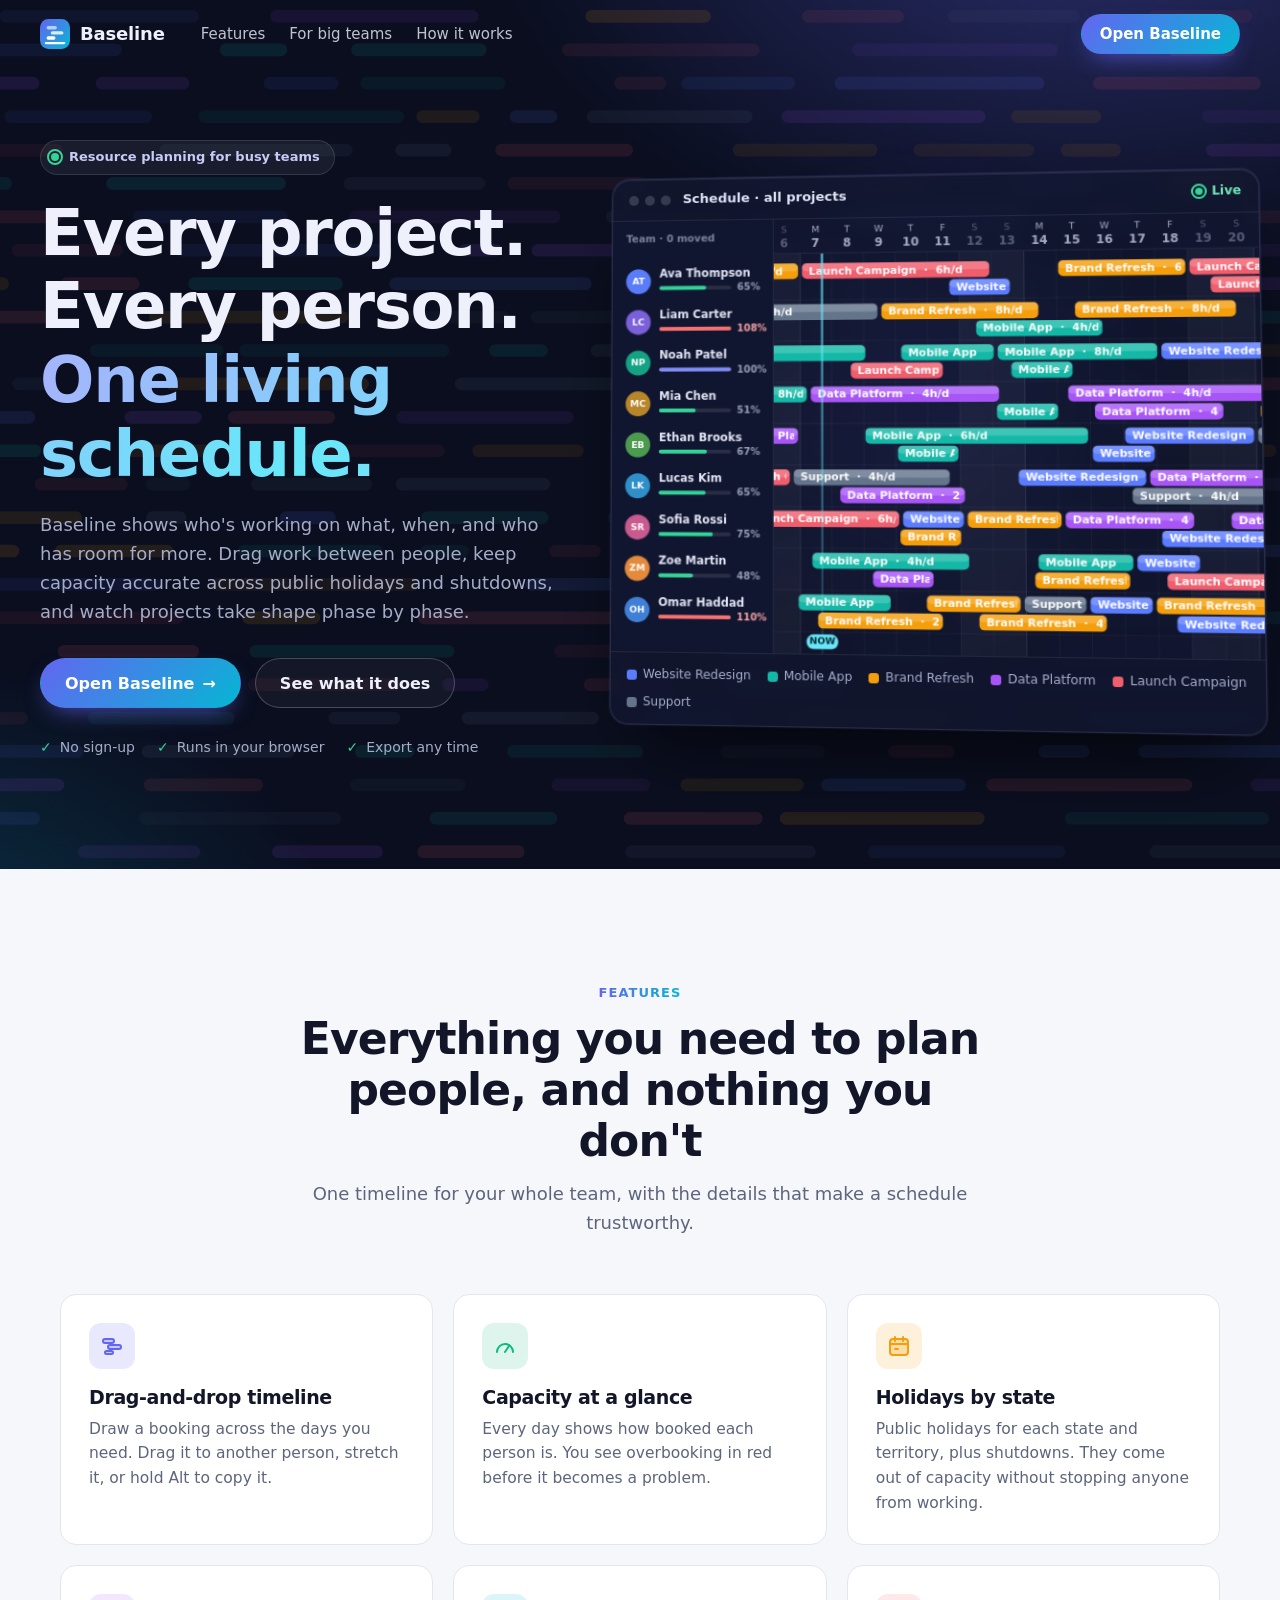
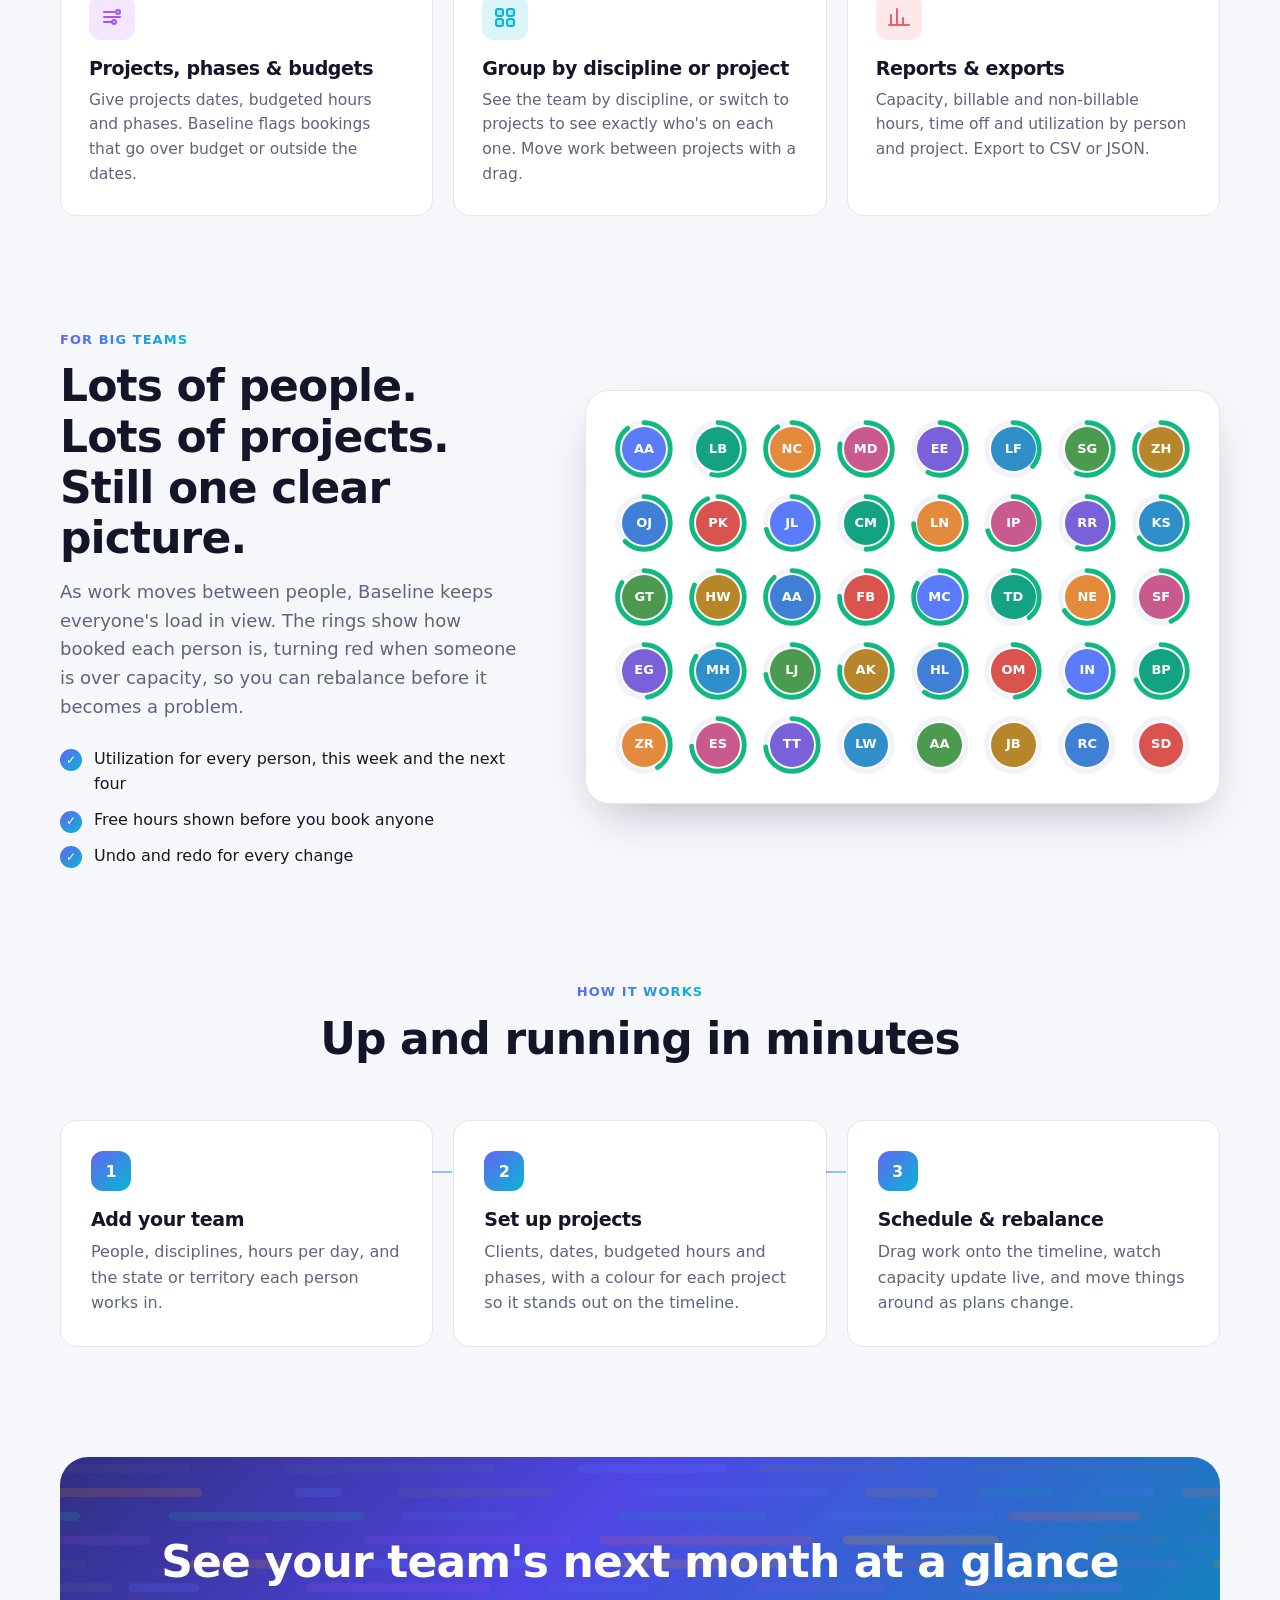
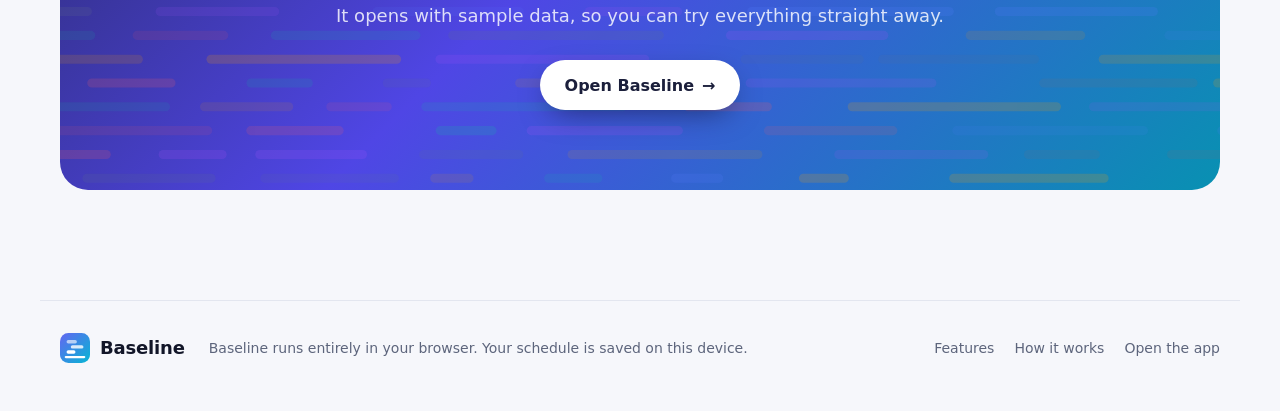
==== commit 9a8cf8b2: "Rename Crewplan to Baseline with a new logo - New mark: schedule bars stepping across a solid baseli" ====
--- a/scheduler/index.html
+++ b/scheduler/index.html
@@ -3,28 +3,30 @@
 <head>
   <meta charset="utf-8">
   <meta name="viewport" content="width=device-width, initial-scale=1">
-  <title>Crewplan</title>
-  <meta name="description" content="Crewplan is a resource scheduler for teams: see who is working on what, when, and who has room. Drag work between people, track capacity across holidays and shutdowns, and plan projects phase by phase.">
-  <link rel="icon" href="data:image/svg+xml,%3Csvg xmlns='http://www.w3.org/2000/svg' viewBox='0 0 32 32'%3E%3Cdefs%3E%3ClinearGradient id='g' x1='0' y1='0' x2='1' y2='1'%3E%3Cstop offset='0' stop-color='%236366f1'/%3E%3Cstop offset='1' stop-color='%2306b6d4'/%3E%3C/linearGradient%3E%3C/defs%3E%3Crect width='32' height='32' rx='9' fill='url(%23g)'/%3E%3Cpath d='M21.7 10.3A8 8 0 1 0 21.7 21.7' fill='none' stroke='%23fff' stroke-width='3.4' stroke-linecap='round'/%3E%3Crect x='13.5' y='14.4' width='11' height='3.2' rx='1.6' fill='%23fff'/%3E%3C/svg%3E">
+  <title>Baseline</title>
+  <meta name="description" content="Baseline is a resource scheduler for teams: see who is working on what, when, and who has room. Drag work between people, track capacity across holidays and shutdowns, and plan projects phase by phase.">
+  <link rel="icon" href="data:image/svg+xml,%3Csvg xmlns='http://www.w3.org/2000/svg' viewBox='0 0 32 32'%3E%3Cdefs%3E%3ClinearGradient id='g' x1='0' y1='0' x2='1' y2='1'%3E%3Cstop offset='0' stop-color='%236366f1'/%3E%3Cstop offset='1' stop-color='%2306b6d4'/%3E%3C/linearGradient%3E%3C/defs%3E%3Crect width='32' height='32' rx='9' fill='url(%23g)'/%3E%3Crect x='7' y='7.5' width='11' height='3.6' rx='1.8' fill='%23fff' fill-opacity='.62'/%3E%3Crect x='11.5' y='13' width='13.5' height='3.6' rx='1.8' fill='%23fff' fill-opacity='.82'/%3E%3Crect x='7' y='18.5' width='9.5' height='3.6' rx='1.8' fill='%23fff'/%3E%3Crect x='5' y='24.4' width='22' height='2.4' rx='1.2' fill='%23fff'/%3E%3C/svg%3E">
   <link rel="stylesheet" href="home.css">
 </head>
 <body>
   <header class="nav" id="nav">
-    <a class="brand" href="index.html" aria-label="Crewplan home">
+    <a class="brand" href="index.html" aria-label="Baseline home">
       <svg class="mark" viewBox="0 0 32 32" aria-hidden="true">
-        <defs><linearGradient id="cpMarkNav" x1="0" y1="0" x2="1" y2="1"><stop offset="0" stop-color="#6366f1"/><stop offset="1" stop-color="#06b6d4"/></linearGradient></defs>
-        <rect width="32" height="32" rx="9" fill="url(#cpMarkNav)"/>
-        <path d="M21.7 10.3A8 8 0 1 0 21.7 21.7" fill="none" stroke="#fff" stroke-width="3.4" stroke-linecap="round"/>
-        <rect x="13.5" y="14.4" width="11" height="3.2" rx="1.6" fill="#fff"/>
+        <defs><linearGradient id="blMarkNav" x1="0" y1="0" x2="1" y2="1"><stop offset="0" stop-color="#6366f1"/><stop offset="1" stop-color="#06b6d4"/></linearGradient></defs>
+        <rect width="32" height="32" rx="9" fill="url(#blMarkNav)"/>
+        <rect x="7" y="7.5" width="11" height="3.6" rx="1.8" fill="#fff" fill-opacity=".62"/>
+        <rect x="11.5" y="13" width="13.5" height="3.6" rx="1.8" fill="#fff" fill-opacity=".82"/>
+        <rect x="7" y="18.5" width="9.5" height="3.6" rx="1.8" fill="#fff"/>
+        <rect x="5" y="24.4" width="22" height="2.4" rx="1.2" fill="#fff"/>
       </svg>
-      <span>Crewplan</span>
+      <span>Baseline</span>
     </a>
     <nav class="nav-links" aria-label="Sections">
       <a href="#features">Features</a>
       <a href="#team">For big teams</a>
       <a href="#how">How it works</a>
     </nav>
-    <a class="btn btn-primary" href="app.html">Open Crewplan</a>
+    <a class="btn btn-primary" href="app.html">Open Baseline</a>
   </header>
 
   <main>
@@ -37,12 +39,12 @@
           <span class="eyebrow"><span class="pulse" aria-hidden="true"></span>Resource planning for busy teams</span>
           <h1>Every project. Every person. <span class="grad">One living schedule.</span></h1>
           <p class="lede">
-            Crewplan shows who's working on what, when, and who has room for more.
+            Baseline shows who's working on what, when, and who has room for more.
             Drag work between people, keep capacity accurate across public holidays and shutdowns,
             and watch projects take shape phase by phase.
           </p>
           <div class="cta-row">
-            <a class="btn btn-primary btn-lg" href="app.html">Open Crewplan <span aria-hidden="true">&rarr;</span></a>
+            <a class="btn btn-primary btn-lg" href="app.html">Open Baseline <span aria-hidden="true">&rarr;</span></a>
             <a class="btn btn-ghost btn-lg" href="#features">See what it does</a>
           </div>
           <ul class="hero-points">
@@ -90,7 +92,7 @@
         <article class="feature reveal">
           <div class="f-icon" style="--c:#a855f7"><svg viewBox="0 0 24 24"><path d="M4 7h10M4 12h16M4 17h7"/><circle cx="18" cy="7" r="2"/><circle cx="14" cy="17" r="2"/></svg></div>
           <h3>Projects, phases &amp; budgets</h3>
-          <p>Give projects dates, budgeted hours and phases. Crewplan flags bookings that go over budget or outside the dates.</p>
+          <p>Give projects dates, budgeted hours and phases. Baseline flags bookings that go over budget or outside the dates.</p>
         </article>
         <article class="feature reveal">
           <div class="f-icon" style="--c:#06b6d4"><svg viewBox="0 0 24 24"><rect x="3" y="4" width="7" height="7" rx="2"/><rect x="14" y="4" width="7" height="7" rx="2"/><rect x="3" y="14" width="7" height="7" rx="2"/><rect x="14" y="14" width="7" height="7" rx="2"/></svg></div>
@@ -111,7 +113,7 @@
         <span class="kicker">For big teams</span>
         <h2>Lots of people. Lots of projects. Still one clear picture.</h2>
         <p>
-          As work moves between people, Crewplan keeps everyone's load in view. The rings show how booked each person is,
+          As work moves between people, Baseline keeps everyone's load in view. The rings show how booked each person is,
           turning red when someone is over capacity, so you can rebalance before it becomes a problem.
         </p>
         <ul class="ticks">
@@ -154,22 +156,24 @@
         <canvas class="cta-bg" id="ctaBg" aria-hidden="true"></canvas>
         <h2>See your team's next month at a glance</h2>
         <p>It opens with sample data, so you can try everything straight away.</p>
-        <a class="btn btn-light btn-lg" href="app.html">Open Crewplan <span aria-hidden="true">&rarr;</span></a>
+        <a class="btn btn-light btn-lg" href="app.html">Open Baseline <span aria-hidden="true">&rarr;</span></a>
       </div>
     </section>
   </main>
 
   <footer class="footer">
-    <a class="brand" href="index.html" aria-label="Crewplan home">
+    <a class="brand" href="index.html" aria-label="Baseline home">
       <svg class="mark" viewBox="0 0 32 32" aria-hidden="true">
-        <defs><linearGradient id="cpMarkFoot" x1="0" y1="0" x2="1" y2="1"><stop offset="0" stop-color="#6366f1"/><stop offset="1" stop-color="#06b6d4"/></linearGradient></defs>
-        <rect width="32" height="32" rx="9" fill="url(#cpMarkFoot)"/>
-        <path d="M21.7 10.3A8 8 0 1 0 21.7 21.7" fill="none" stroke="#fff" stroke-width="3.4" stroke-linecap="round"/>
-        <rect x="13.5" y="14.4" width="11" height="3.2" rx="1.6" fill="#fff"/>
+        <defs><linearGradient id="blMarkFoot" x1="0" y1="0" x2="1" y2="1"><stop offset="0" stop-color="#6366f1"/><stop offset="1" stop-color="#06b6d4"/></linearGradient></defs>
+        <rect width="32" height="32" rx="9" fill="url(#blMarkFoot)"/>
+        <rect x="7" y="7.5" width="11" height="3.6" rx="1.8" fill="#fff" fill-opacity=".62"/>
+        <rect x="11.5" y="13" width="13.5" height="3.6" rx="1.8" fill="#fff" fill-opacity=".82"/>
+        <rect x="7" y="18.5" width="9.5" height="3.6" rx="1.8" fill="#fff"/>
+        <rect x="5" y="24.4" width="22" height="2.4" rx="1.2" fill="#fff"/>
       </svg>
-      <span>Crewplan</span>
+      <span>Baseline</span>
     </a>
-    <p>Crewplan runs entirely in your browser. Your schedule is saved on this device.</p>
+    <p>Baseline runs entirely in your browser. Your schedule is saved on this device.</p>
     <nav class="footer-links" aria-label="Footer">
       <a href="#features">Features</a>
       <a href="#how">How it works</a>
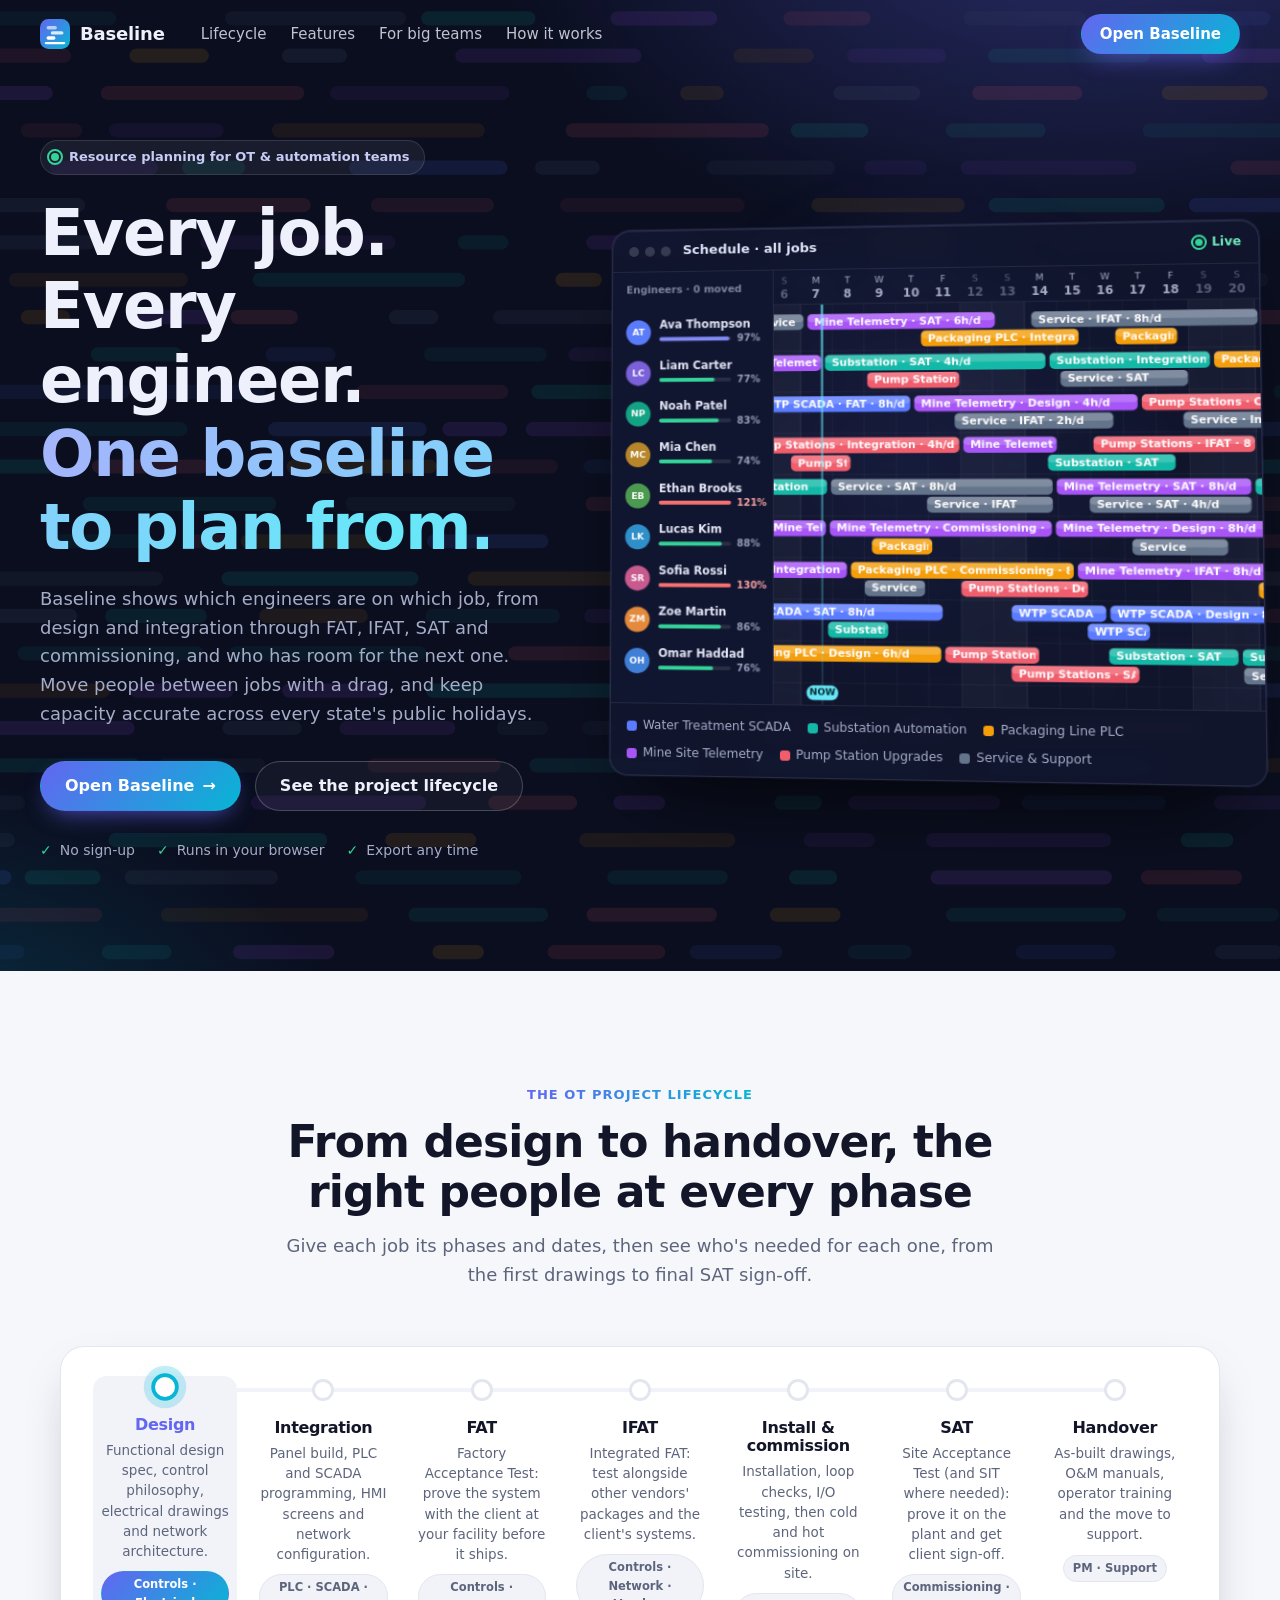
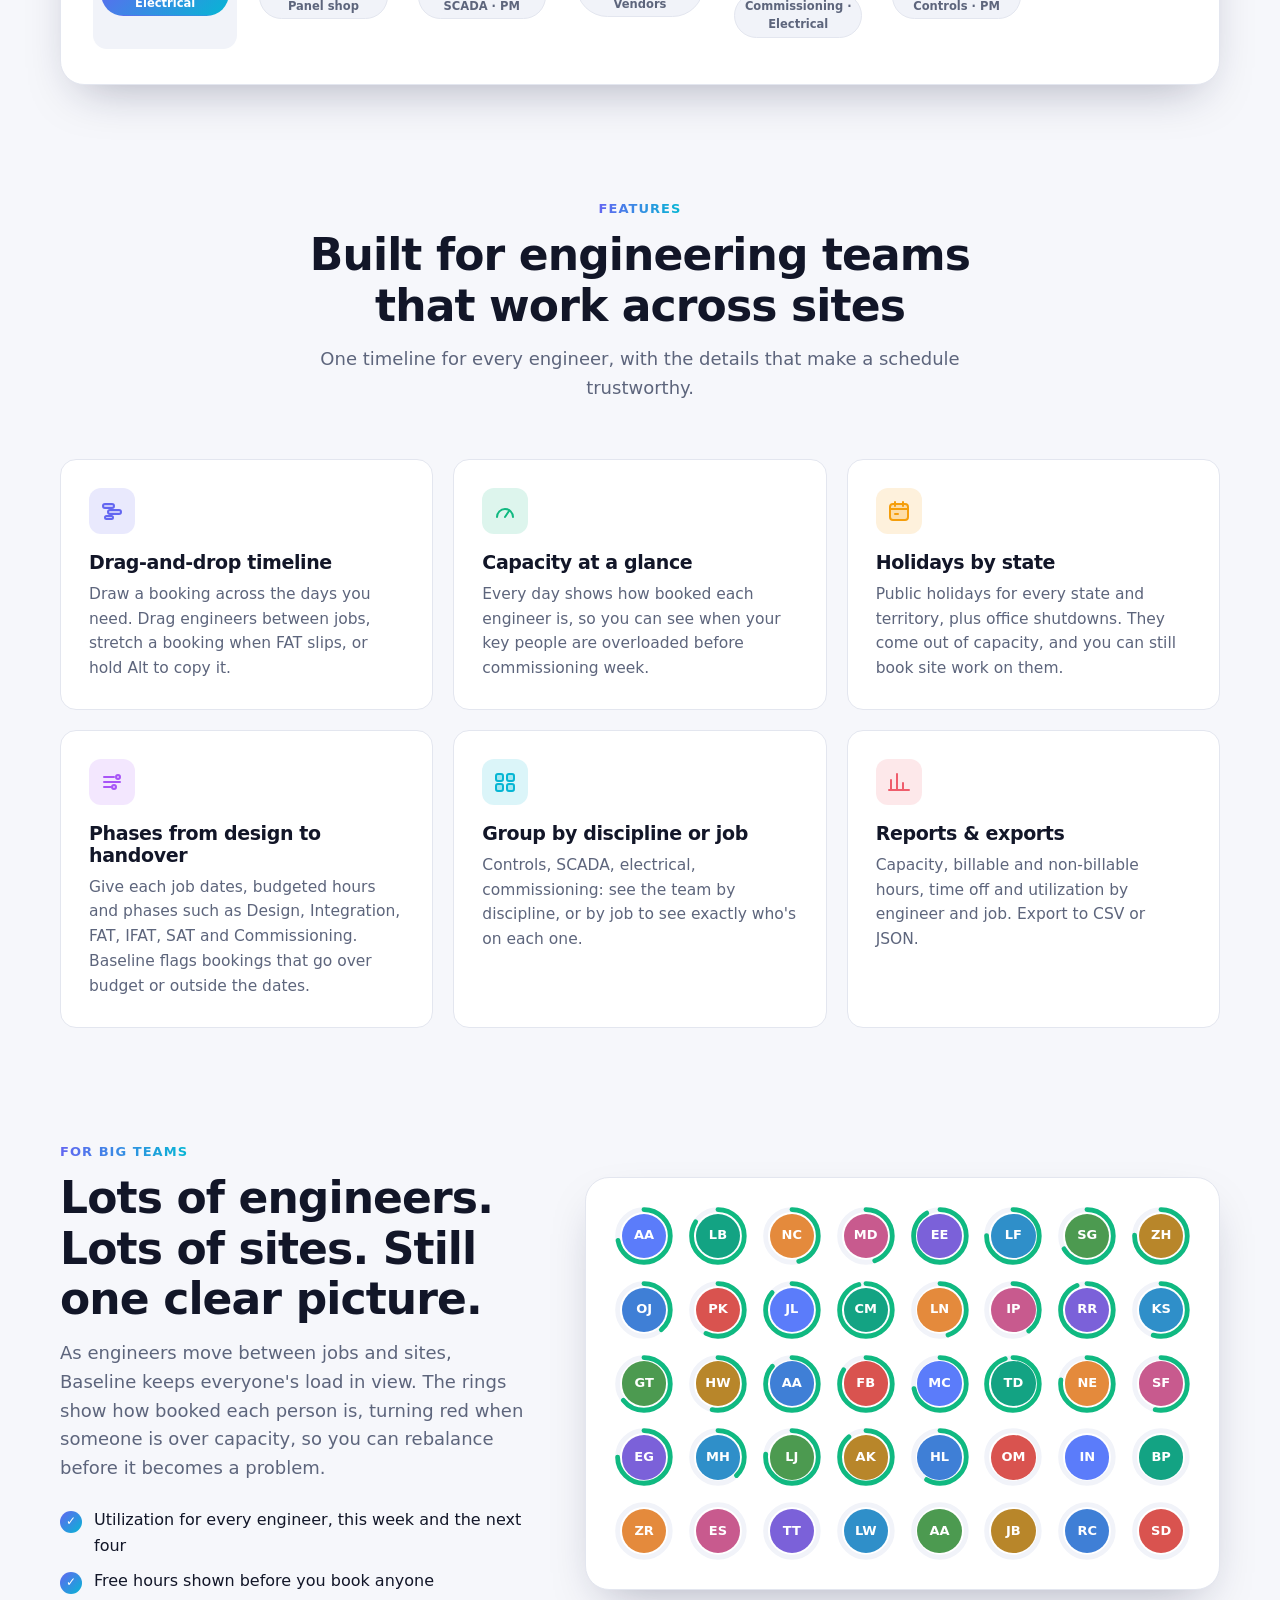
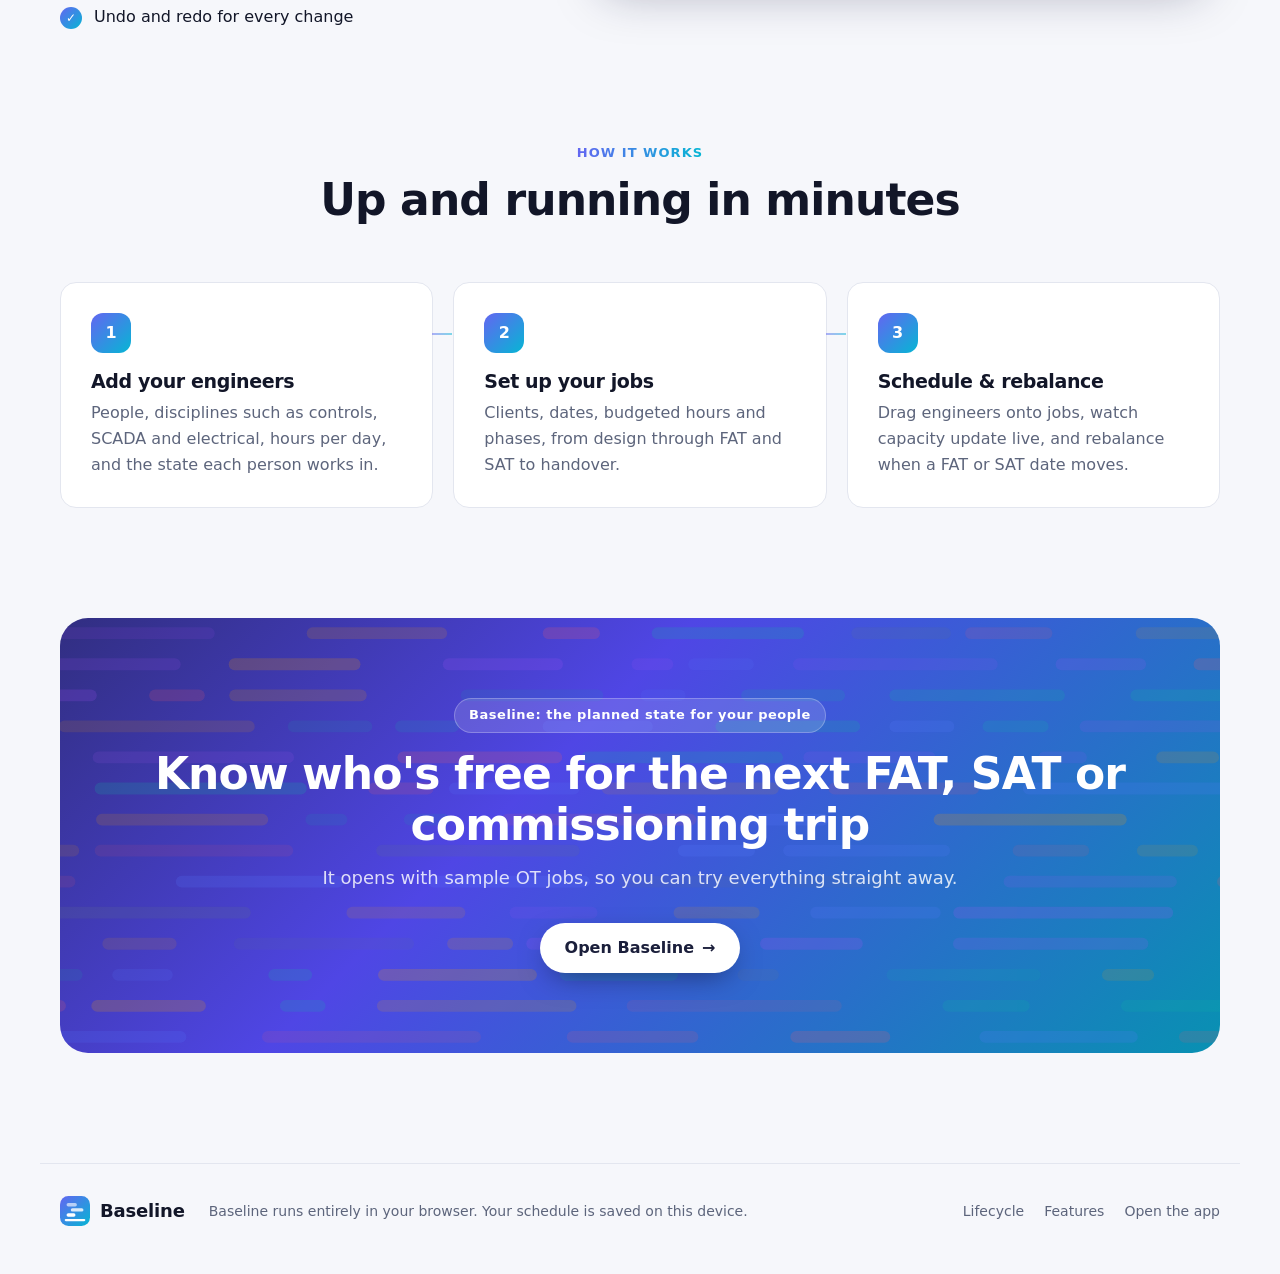
==== commit 16229e86: "Rewrite homepage for OT teams and add project lifecycle - Hero, features, steps and CTA now speak to" ====
--- a/scheduler/index.html
+++ b/scheduler/index.html
@@ -4,7 +4,7 @@
   <meta charset="utf-8">
   <meta name="viewport" content="width=device-width, initial-scale=1">
   <title>Baseline</title>
-  <meta name="description" content="Baseline is a resource scheduler for teams: see who is working on what, when, and who has room. Drag work between people, track capacity across holidays and shutdowns, and plan projects phase by phase.">
+  <meta name="description" content="Baseline is resource planning for OT and automation teams: see which engineers are on which job, from design and integration through FAT, IFAT, SAT and commissioning, and who has room for the next one.">
   <link rel="icon" href="data:image/svg+xml,%3Csvg xmlns='http://www.w3.org/2000/svg' viewBox='0 0 32 32'%3E%3Cdefs%3E%3ClinearGradient id='g' x1='0' y1='0' x2='1' y2='1'%3E%3Cstop offset='0' stop-color='%236366f1'/%3E%3Cstop offset='1' stop-color='%2306b6d4'/%3E%3C/linearGradient%3E%3C/defs%3E%3Crect width='32' height='32' rx='9' fill='url(%23g)'/%3E%3Crect x='7' y='7.5' width='11' height='3.6' rx='1.8' fill='%23fff' fill-opacity='.62'/%3E%3Crect x='11.5' y='13' width='13.5' height='3.6' rx='1.8' fill='%23fff' fill-opacity='.82'/%3E%3Crect x='7' y='18.5' width='9.5' height='3.6' rx='1.8' fill='%23fff'/%3E%3Crect x='5' y='24.4' width='22' height='2.4' rx='1.2' fill='%23fff'/%3E%3C/svg%3E">
   <link rel="stylesheet" href="home.css">
 </head>
@@ -22,6 +22,7 @@
       <span>Baseline</span>
     </a>
     <nav class="nav-links" aria-label="Sections">
+      <a href="#lifecycle">Lifecycle</a>
       <a href="#features">Features</a>
       <a href="#team">For big teams</a>
       <a href="#how">How it works</a>
@@ -36,16 +37,16 @@
       <div class="hero-glow" aria-hidden="true"></div>
       <div class="hero-inner">
         <div class="hero-copy">
-          <span class="eyebrow"><span class="pulse" aria-hidden="true"></span>Resource planning for busy teams</span>
-          <h1>Every project. Every person. <span class="grad">One living schedule.</span></h1>
+          <span class="eyebrow"><span class="pulse" aria-hidden="true"></span>Resource planning for OT &amp; automation teams</span>
+          <h1>Every job. Every engineer.<br><span class="grad">One baseline to plan from.</span></h1>
           <p class="lede">
-            Baseline shows who's working on what, when, and who has room for more.
-            Drag work between people, keep capacity accurate across public holidays and shutdowns,
-            and watch projects take shape phase by phase.
+            Baseline shows which engineers are on which job, from design and integration through FAT, IFAT, SAT
+            and commissioning, and who has room for the next one. Move people between jobs with a drag, and keep
+            capacity accurate across every state's public holidays.
           </p>
           <div class="cta-row">
             <a class="btn btn-primary btn-lg" href="app.html">Open Baseline <span aria-hidden="true">&rarr;</span></a>
-            <a class="btn btn-ghost btn-lg" href="#features">See what it does</a>
+            <a class="btn btn-ghost btn-lg" href="#lifecycle">See the project lifecycle</a>
           </div>
           <ul class="hero-points">
             <li>No sign-up</li>
@@ -54,10 +55,10 @@
           </ul>
         </div>
 
-        <figure class="board-card" aria-label="Animated preview of a team schedule">
+        <figure class="board-card" aria-label="Animated preview of a schedule of OT jobs">
           <div class="board-chrome">
             <span class="dots" aria-hidden="true"><i></i><i></i><i></i></span>
-            <span class="board-title">Schedule · all projects</span>
+            <span class="board-title">Schedule · all jobs</span>
             <span class="live"><span class="pulse" aria-hidden="true"></span>Live</span>
           </div>
           <canvas id="board"></canvas>
@@ -66,43 +67,99 @@
       </div>
     </section>
 
+    <!-- ============ LIFECYCLE ============ -->
+    <section class="section" id="lifecycle">
+      <div class="section-head reveal">
+        <span class="kicker">The OT project lifecycle</span>
+        <h2>From design to handover, the right people at every phase</h2>
+        <p>Give each job its phases and dates, then see who's needed for each one, from the first drawings to final SAT sign-off.</p>
+      </div>
+      <div class="lifecycle reveal" id="lifecycleBoard">
+        <div class="lc-track" aria-hidden="true"><span class="lc-fill"></span><span class="lc-token"></span></div>
+        <ol class="lc-steps">
+          <li class="lc-step">
+            <span class="lc-dot" aria-hidden="true"></span>
+            <h3>Design</h3>
+            <p>Functional design spec, control philosophy, electrical drawings and network architecture.</p>
+            <span class="lc-crew">Controls · Electrical</span>
+          </li>
+          <li class="lc-step">
+            <span class="lc-dot" aria-hidden="true"></span>
+            <h3>Integration</h3>
+            <p>Panel build, PLC and SCADA programming, HMI screens and network configuration.</p>
+            <span class="lc-crew">PLC · SCADA · Panel shop</span>
+          </li>
+          <li class="lc-step">
+            <span class="lc-dot" aria-hidden="true"></span>
+            <h3>FAT</h3>
+            <p>Factory Acceptance Test: prove the system with the client at your facility before it ships.</p>
+            <span class="lc-crew">Controls · SCADA · PM</span>
+          </li>
+          <li class="lc-step">
+            <span class="lc-dot" aria-hidden="true"></span>
+            <h3>IFAT</h3>
+            <p>Integrated FAT: test alongside other vendors' packages and the client's systems.</p>
+            <span class="lc-crew">Controls · Network · Vendors</span>
+          </li>
+          <li class="lc-step">
+            <span class="lc-dot" aria-hidden="true"></span>
+            <h3>Install &amp; commission</h3>
+            <p>Installation, loop checks, I/O testing, then cold and hot commissioning on site.</p>
+            <span class="lc-crew">Commissioning · Electrical</span>
+          </li>
+          <li class="lc-step">
+            <span class="lc-dot" aria-hidden="true"></span>
+            <h3>SAT</h3>
+            <p>Site Acceptance Test (and SIT where needed): prove it on the plant and get client sign-off.</p>
+            <span class="lc-crew">Commissioning · Controls · PM</span>
+          </li>
+          <li class="lc-step">
+            <span class="lc-dot" aria-hidden="true"></span>
+            <h3>Handover</h3>
+            <p>As-built drawings, O&amp;M manuals, operator training and the move to support.</p>
+            <span class="lc-crew">PM · Support</span>
+          </li>
+        </ol>
+      </div>
+    </section>
+
     <!-- ============ FEATURES ============ -->
     <section class="section" id="features">
       <div class="section-head reveal">
         <span class="kicker">Features</span>
-        <h2>Everything you need to plan people, and nothing you don't</h2>
-        <p>One timeline for your whole team, with the details that make a schedule trustworthy.</p>
+        <h2>Built for engineering teams that work across sites</h2>
+        <p>One timeline for every engineer, with the details that make a schedule trustworthy.</p>
       </div>
       <div class="features">
         <article class="feature reveal">
           <div class="f-icon" style="--c:#6366f1"><svg viewBox="0 0 24 24"><rect x="3" y="5" width="11" height="4" rx="2"/><rect x="8" y="11" width="13" height="4" rx="2"/><rect x="5" y="17" width="8" height="3" rx="1.5"/></svg></div>
           <h3>Drag-and-drop timeline</h3>
-          <p>Draw a booking across the days you need. Drag it to another person, stretch it, or hold Alt to copy it.</p>
+          <p>Draw a booking across the days you need. Drag engineers between jobs, stretch a booking when FAT slips, or hold Alt to copy it.</p>
         </article>
         <article class="feature reveal">
           <div class="f-icon" style="--c:#10b981"><svg viewBox="0 0 24 24"><path d="M4 18a8 8 0 1 1 16 0"/><path d="M12 18l4-6"/></svg></div>
           <h3>Capacity at a glance</h3>
-          <p>Every day shows how booked each person is. You see overbooking in red before it becomes a problem.</p>
+          <p>Every day shows how booked each engineer is, so you can see when your key people are overloaded before commissioning week.</p>
         </article>
         <article class="feature reveal">
           <div class="f-icon" style="--c:#f59e0b"><svg viewBox="0 0 24 24"><rect x="3" y="5" width="18" height="16" rx="3"/><path d="M3 10h18M8 3v4M16 3v4"/><path d="M8 15h3"/></svg></div>
           <h3>Holidays by state</h3>
-          <p>Public holidays for each state and territory, plus shutdowns. They come out of capacity without stopping anyone from working.</p>
+          <p>Public holidays for every state and territory, plus office shutdowns. They come out of capacity, and you can still book site work on them.</p>
         </article>
         <article class="feature reveal">
           <div class="f-icon" style="--c:#a855f7"><svg viewBox="0 0 24 24"><path d="M4 7h10M4 12h16M4 17h7"/><circle cx="18" cy="7" r="2"/><circle cx="14" cy="17" r="2"/></svg></div>
-          <h3>Projects, phases &amp; budgets</h3>
-          <p>Give projects dates, budgeted hours and phases. Baseline flags bookings that go over budget or outside the dates.</p>
+          <h3>Phases from design to handover</h3>
+          <p>Give each job dates, budgeted hours and phases such as Design, Integration, FAT, IFAT, SAT and Commissioning. Baseline flags bookings that go over budget or outside the dates.</p>
         </article>
         <article class="feature reveal">
           <div class="f-icon" style="--c:#06b6d4"><svg viewBox="0 0 24 24"><rect x="3" y="4" width="7" height="7" rx="2"/><rect x="14" y="4" width="7" height="7" rx="2"/><rect x="3" y="14" width="7" height="7" rx="2"/><rect x="14" y="14" width="7" height="7" rx="2"/></svg></div>
-          <h3>Group by discipline or project</h3>
-          <p>See the team by discipline, or switch to projects to see exactly who's on each one. Move work between projects with a drag.</p>
+          <h3>Group by discipline or job</h3>
+          <p>Controls, SCADA, electrical, commissioning: see the team by discipline, or by job to see exactly who's on each one.</p>
         </article>
         <article class="feature reveal">
           <div class="f-icon" style="--c:#ef5d6c"><svg viewBox="0 0 24 24"><path d="M4 20V10M10 20V4M16 20v-7M22 20H2"/></svg></div>
           <h3>Reports &amp; exports</h3>
-          <p>Capacity, billable and non-billable hours, time off and utilization by person and project. Export to CSV or JSON.</p>
+          <p>Capacity, billable and non-billable hours, time off and utilization by engineer and job. Export to CSV or JSON.</p>
         </article>
       </div>
     </section>
@@ -111,18 +168,18 @@
     <section class="section crowd" id="team">
       <div class="crowd-copy reveal">
         <span class="kicker">For big teams</span>
-        <h2>Lots of people. Lots of projects. Still one clear picture.</h2>
+        <h2>Lots of engineers. Lots of sites. Still one clear picture.</h2>
         <p>
-          As work moves between people, Baseline keeps everyone's load in view. The rings show how booked each person is,
-          turning red when someone is over capacity, so you can rebalance before it becomes a problem.
+          As engineers move between jobs and sites, Baseline keeps everyone's load in view. The rings show how booked each
+          person is, turning red when someone is over capacity, so you can rebalance before it becomes a problem.
         </p>
         <ul class="ticks">
-          <li>Utilization for every person, this week and the next four</li>
+          <li>Utilization for every engineer, this week and the next four</li>
           <li>Free hours shown before you book anyone</li>
           <li>Undo and redo for every change</li>
         </ul>
       </div>
-      <div class="crowd-wall reveal" id="crowd" aria-label="Animated team of people with utilization rings"></div>
+      <div class="crowd-wall reveal" id="crowd" aria-label="Animated team of engineers with utilization rings"></div>
     </section>
 
     <!-- ============ HOW ============ -->
@@ -134,18 +191,18 @@
       <ol class="steps">
         <li class="step reveal">
           <span class="step-n">1</span>
-          <h3>Add your team</h3>
-          <p>People, disciplines, hours per day, and the state or territory each person works in.</p>
+          <h3>Add your engineers</h3>
+          <p>People, disciplines such as controls, SCADA and electrical, hours per day, and the state each person works in.</p>
         </li>
         <li class="step reveal">
           <span class="step-n">2</span>
-          <h3>Set up projects</h3>
-          <p>Clients, dates, budgeted hours and phases, with a colour for each project so it stands out on the timeline.</p>
+          <h3>Set up your jobs</h3>
+          <p>Clients, dates, budgeted hours and phases, from design through FAT and SAT to handover.</p>
         </li>
         <li class="step reveal">
           <span class="step-n">3</span>
           <h3>Schedule &amp; rebalance</h3>
-          <p>Drag work onto the timeline, watch capacity update live, and move things around as plans change.</p>
+          <p>Drag engineers onto jobs, watch capacity update live, and rebalance when a FAT or SAT date moves.</p>
         </li>
       </ol>
     </section>
@@ -154,8 +211,9 @@
     <section class="section">
       <div class="final-cta reveal">
         <canvas class="cta-bg" id="ctaBg" aria-hidden="true"></canvas>
-        <h2>See your team's next month at a glance</h2>
-        <p>It opens with sample data, so you can try everything straight away.</p>
+        <span class="cta-tag">Baseline: the planned state for your people</span>
+        <h2>Know who's free for the next FAT, SAT or commissioning trip</h2>
+        <p>It opens with sample OT jobs, so you can try everything straight away.</p>
         <a class="btn btn-light btn-lg" href="app.html">Open Baseline <span aria-hidden="true">&rarr;</span></a>
       </div>
     </section>
@@ -175,8 +233,8 @@
     </a>
     <p>Baseline runs entirely in your browser. Your schedule is saved on this device.</p>
     <nav class="footer-links" aria-label="Footer">
+      <a href="#lifecycle">Lifecycle</a>
       <a href="#features">Features</a>
-      <a href="#how">How it works</a>
       <a href="app.html">Open the app</a>
     </nav>
   </footer>
--- a/scheduler/home.css
+++ b/scheduler/home.css
@@ -177,6 +177,55 @@
 .feature h3 { font-size: 19px; margin-bottom: 8px; }
 .feature p { margin: 0; color: var(--muted); font-size: 15.5px; }
 
+/* Lifecycle */
+.lifecycle {
+  --pad: 32px; --gap: 14px;
+  position: relative; padding: var(--pad); border-radius: 24px;
+  background: var(--surface); border: 1px solid var(--border); box-shadow: var(--shadow);
+}
+.lc-steps { list-style: none; margin: 0; padding: 0; display: grid; grid-template-columns: repeat(7, 1fr); gap: var(--gap); position: relative; }
+/* The track runs from the centre of the first dot to the centre of the last one. */
+.lc-track {
+  position: absolute; top: calc(var(--pad) + 9px); height: 4px; border-radius: 2px; background: var(--surface-2);
+  left: calc(var(--pad) + (100% - 2 * var(--pad) - 6 * var(--gap)) / 14);
+  right: calc(var(--pad) + (100% - 2 * var(--pad) - 6 * var(--gap)) / 14);
+}
+.lc-fill {
+  position: absolute; inset: 0 auto 0 0; width: 0; border-radius: 2px;
+  background: linear-gradient(90deg, var(--brand-1), var(--brand-2)); transition: width .9s cubic-bezier(.4, .1, .2, 1);
+}
+.lc-token {
+  position: absolute; top: 50%; left: 0; width: 14px; height: 14px; margin: -7px 0 0 -7px; border-radius: 50%;
+  background: #fff; box-shadow: 0 0 0 4px rgba(6, 182, 212, .35), 0 0 18px 4px rgba(6, 182, 212, .55);
+  transition: left .9s cubic-bezier(.4, .1, .2, 1);
+}
+.lc-step {
+  position: relative; text-align: center; padding: 34px 8px 14px; border-radius: 14px;
+  transition: background .4s ease, transform .4s ease;
+}
+.lc-dot {
+  position: absolute; top: 0; left: 50%; width: 22px; height: 22px; margin-left: -11px; border-radius: 50%;
+  background: var(--surface); border: 3px solid var(--border); transition: all .4s ease; z-index: 1;
+}
+.lc-step.done .lc-dot { border-color: var(--brand-1); background: var(--brand-1); }
+.lc-step.active .lc-dot {
+  border-color: var(--brand-2); background: var(--surface); transform: scale(1.25);
+  box-shadow: 0 0 0 6px color-mix(in srgb, var(--brand-2) 22%, transparent);
+}
+.lc-step.active { background: var(--surface-2); transform: translateY(-3px); }
+.lc-step h3 { font-size: 16px; margin: 6px 0 6px; transition: color .3s ease; }
+.lc-step.active h3 { color: var(--brand-1); }
+.lc-step p { margin: 0 0 10px; color: var(--muted); font-size: 13.5px; line-height: 1.5; }
+.lc-crew {
+  display: inline-block; font-size: 11.5px; font-weight: 600; padding: 3px 9px; border-radius: 999px;
+  color: var(--muted); background: var(--surface-2); border: 1px solid var(--border);
+}
+.lc-step.active .lc-crew { color: #fff; border-color: transparent; background: linear-gradient(135deg, var(--brand-1), var(--brand-2)); }
+.cta-tag {
+  display: inline-block; margin-bottom: 16px; font-size: 13px; font-weight: 700; letter-spacing: .04em;
+  padding: 6px 14px; border-radius: 999px; background: rgba(255, 255, 255, .14); border: 1px solid rgba(255, 255, 255, .25);
+}
+
 /* Crowd */
 .crowd { display: grid; grid-template-columns: minmax(0, .85fr) minmax(0, 1.15fr); gap: 56px; align-items: center; }
 .ticks { list-style: none; padding: 0; margin: 24px 0 0; display: grid; gap: 10px; }
@@ -255,6 +304,14 @@
   .features { grid-template-columns: repeat(2, 1fr); }
   .steps { grid-template-columns: 1fr; }
   .step:not(:last-child)::after { display: none; }
+  .lc-steps { grid-template-columns: 1fr; gap: 6px; }
+  .lc-track { display: none; }
+  .lc-step { text-align: left; padding: 12px 14px 12px 52px; }
+  .lc-step.active { transform: none; }
+  .lc-dot { top: 14px; left: 18px; margin-left: 0; }
+  .lc-step:not(:last-child)::after {
+    content: ""; position: absolute; left: 28px; top: 40px; bottom: -14px; width: 2px; background: var(--border);
+  }
 }
 @media (max-width: 640px) {
   .nav { gap: 12px; }
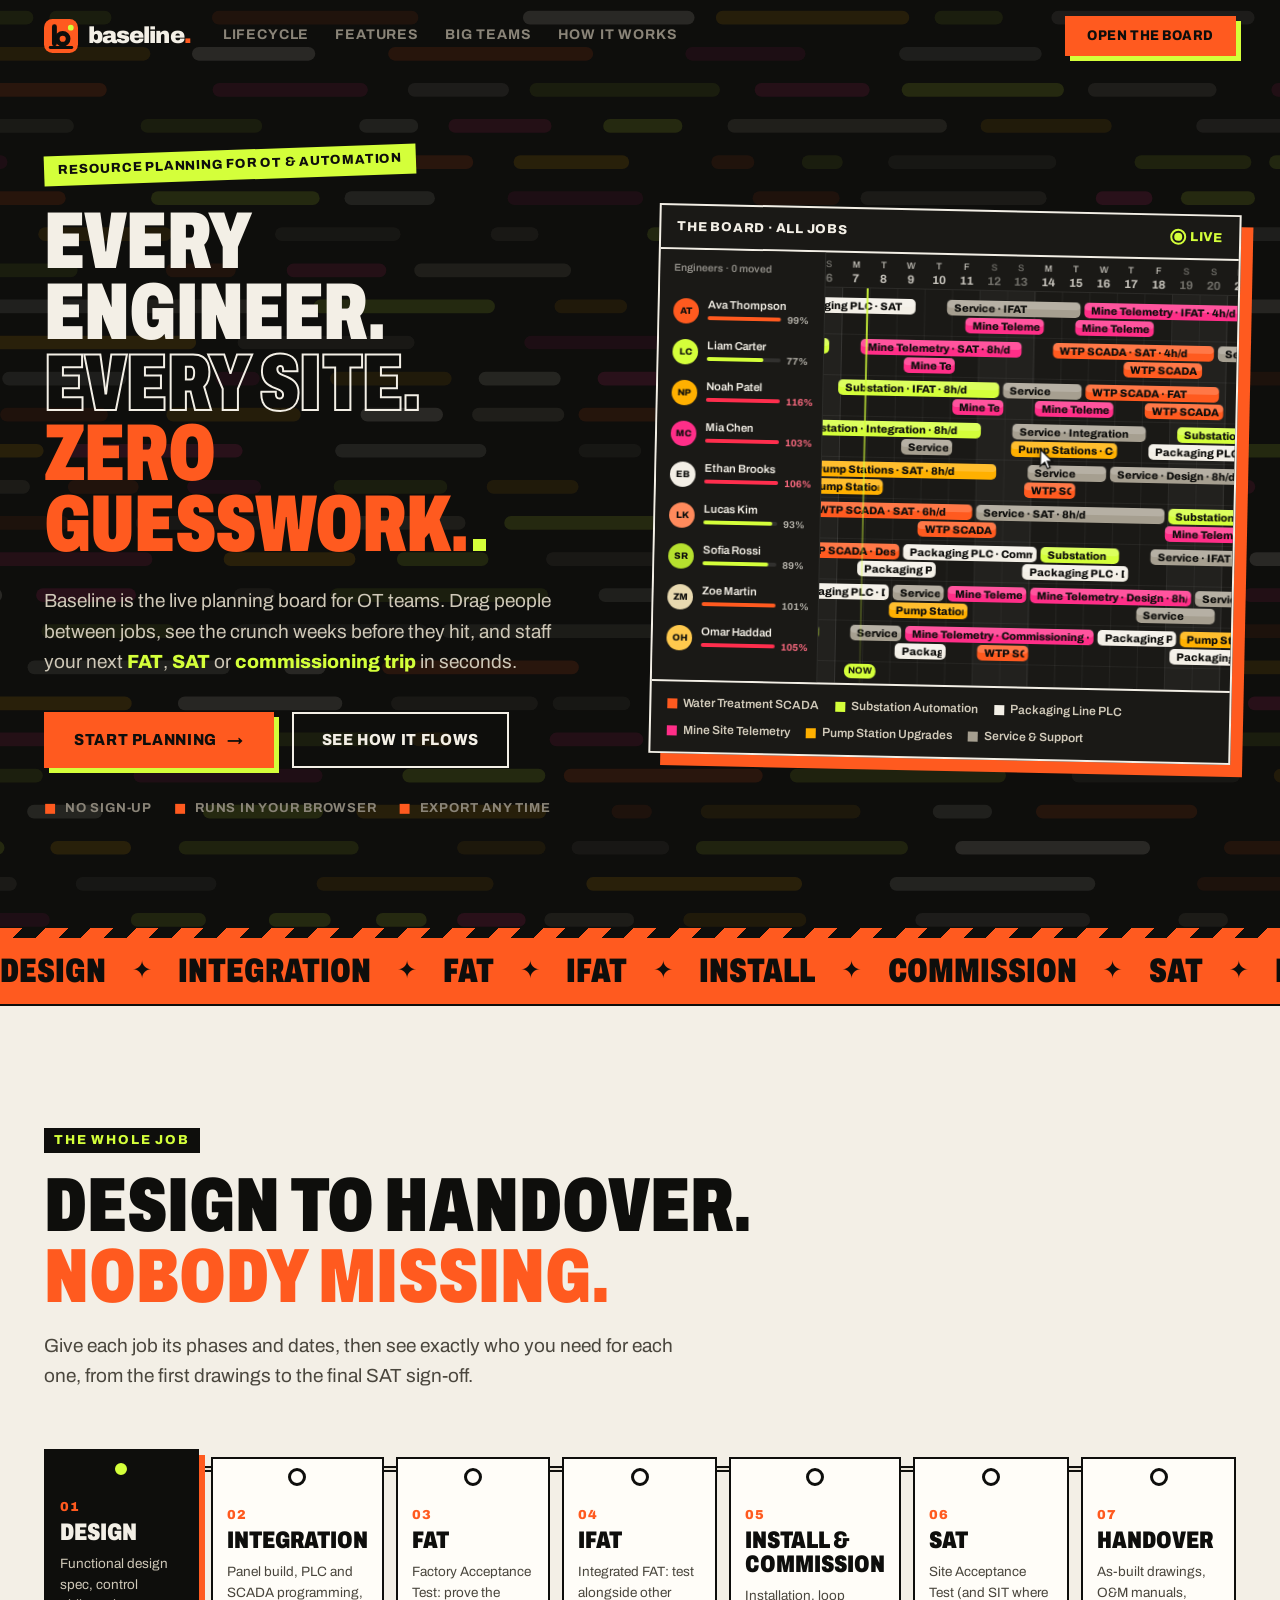
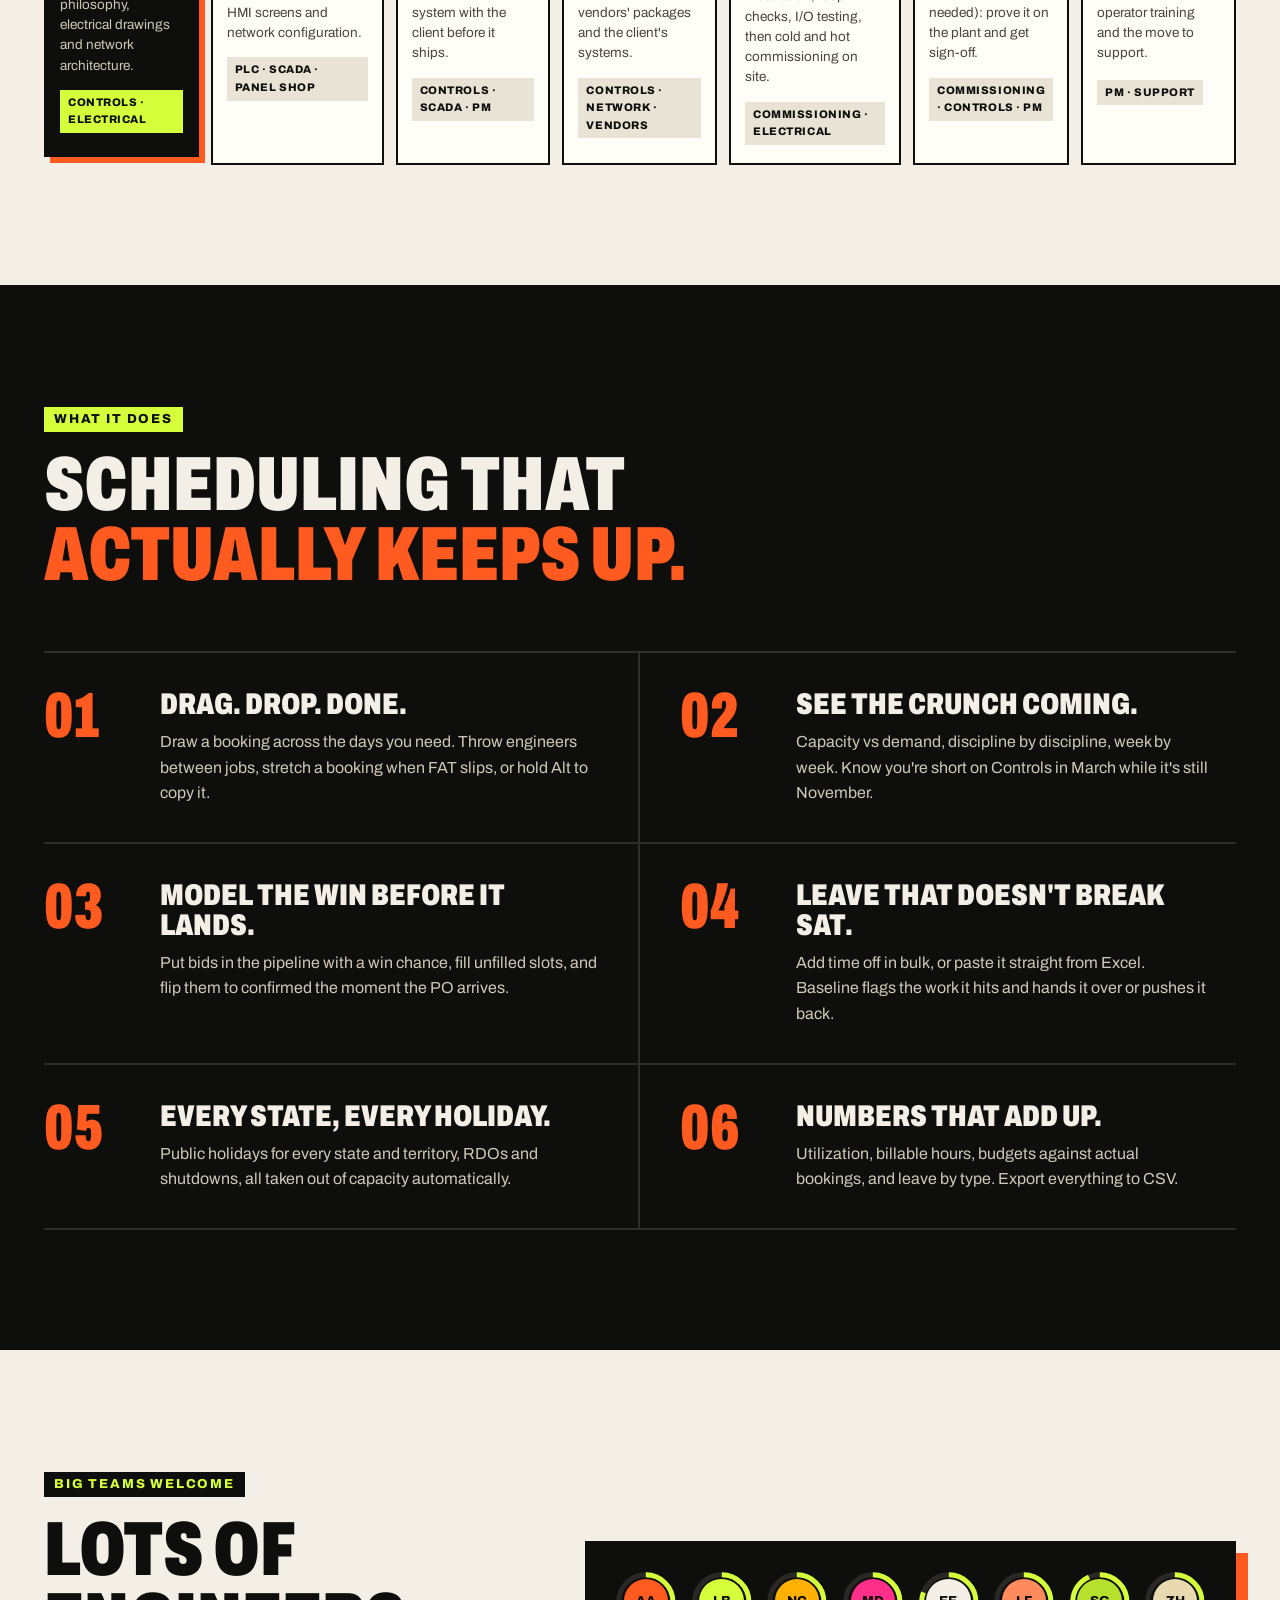
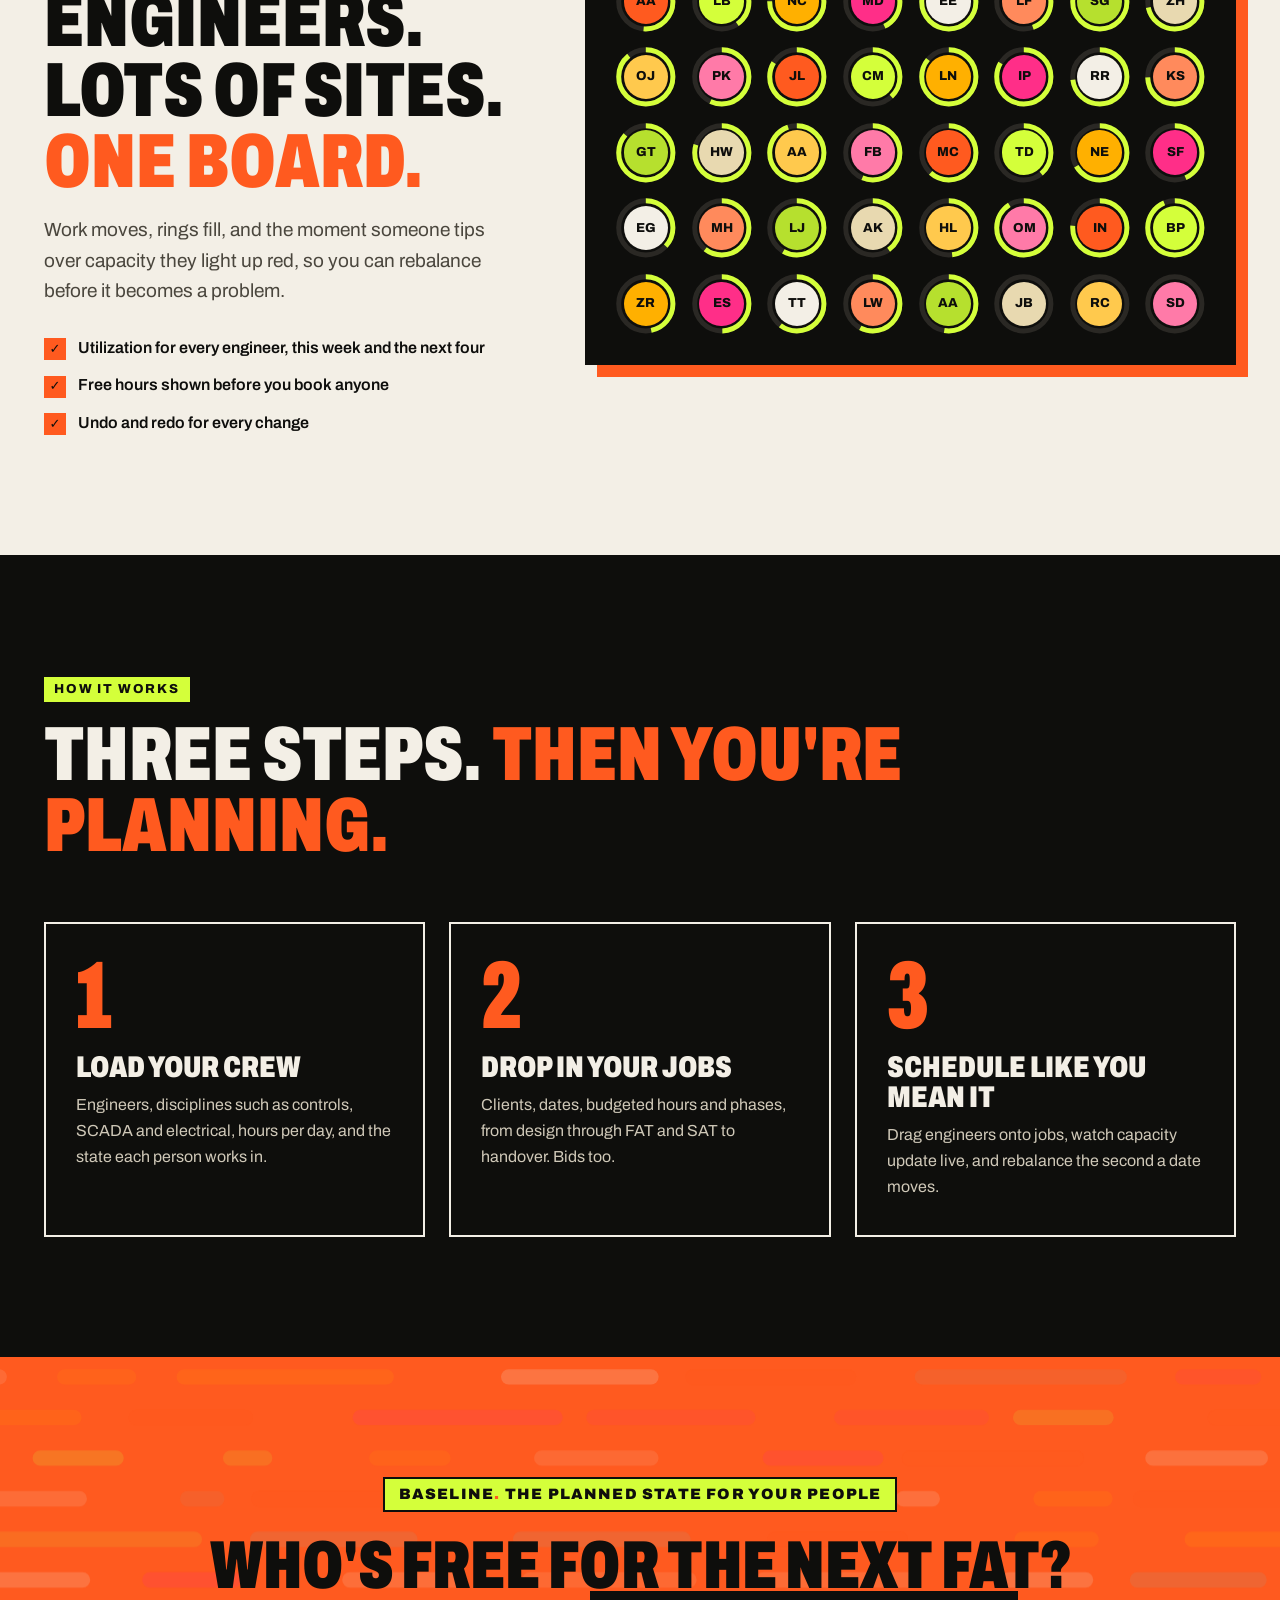
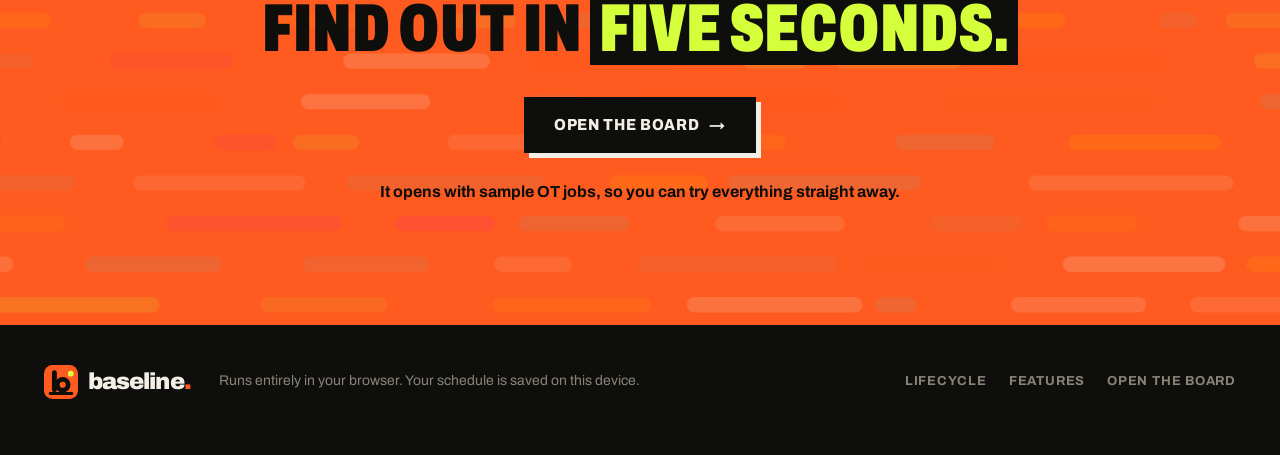
==== commit 8f14f215: "Bold homepage redesign and new logo - New mark: a safety-orange tile with a heavy lowercase b sittin" ====
--- a/scheduler/index.html
+++ b/scheduler/index.html
@@ -4,49 +4,53 @@
   <meta charset="utf-8">
   <meta name="viewport" content="width=device-width, initial-scale=1">
   <title>Baseline</title>
-  <meta name="description" content="Baseline is resource planning for OT and automation teams: see which engineers are on which job, from design and integration through FAT, IFAT, SAT and commissioning, and who has room for the next one.">
-  <link rel="icon" href="data:image/svg+xml,%3Csvg xmlns='http://www.w3.org/2000/svg' viewBox='0 0 32 32'%3E%3Cdefs%3E%3ClinearGradient id='g' x1='0' y1='0' x2='1' y2='1'%3E%3Cstop offset='0' stop-color='%236366f1'/%3E%3Cstop offset='1' stop-color='%2306b6d4'/%3E%3C/linearGradient%3E%3C/defs%3E%3Crect width='32' height='32' rx='9' fill='url(%23g)'/%3E%3Crect x='7' y='7.5' width='11' height='3.6' rx='1.8' fill='%23fff' fill-opacity='.62'/%3E%3Crect x='11.5' y='13' width='13.5' height='3.6' rx='1.8' fill='%23fff' fill-opacity='.82'/%3E%3Crect x='7' y='18.5' width='9.5' height='3.6' rx='1.8' fill='%23fff'/%3E%3Crect x='5' y='24.4' width='22' height='2.4' rx='1.2' fill='%23fff'/%3E%3C/svg%3E">
+  <meta name="description" content="Baseline is the live planning board for OT and automation teams: drag engineers between jobs, see crunch weeks before they hit, and staff your next FAT, SAT or commissioning trip in seconds.">
+  <link rel="icon" href="data:image/svg+xml,%3Csvg xmlns='http://www.w3.org/2000/svg' viewBox='0 0 32 32'%3E%3Crect width='32' height='32' rx='8' fill='%23ff5a1f'/%3E%3Crect x='7.5' y='5' width='4.6' height='20.6' rx='2.3' fill='%230e0e0c'/%3E%3Ccircle cx='17.6' cy='18.6' r='5.1' fill='none' stroke='%230e0e0c' stroke-width='4.4'/%3E%3Crect x='4.5' y='25.4' width='23' height='2.8' rx='1.4' fill='%230e0e0c'/%3E%3Ccircle cx='25.2' cy='8.2' r='2.7' fill='%23d4ff3a'/%3E%3C/svg%3E">
+  <link rel="preconnect" href="https://fonts.googleapis.com">
+  <link rel="preconnect" href="https://fonts.gstatic.com" crossorigin>
+  <link href="https://fonts.googleapis.com/css2?family=Archivo:wdth,wght@62..125,400..900&display=swap" rel="stylesheet">
   <link rel="stylesheet" href="home.css">
 </head>
 <body>
   <header class="nav" id="nav">
     <a class="brand" href="index.html" aria-label="Baseline home">
       <svg class="mark" viewBox="0 0 32 32" aria-hidden="true">
-        <defs><linearGradient id="blMarkNav" x1="0" y1="0" x2="1" y2="1"><stop offset="0" stop-color="#6366f1"/><stop offset="1" stop-color="#06b6d4"/></linearGradient></defs>
-        <rect width="32" height="32" rx="9" fill="url(#blMarkNav)"/>
-        <rect x="7" y="7.5" width="11" height="3.6" rx="1.8" fill="#fff" fill-opacity=".62"/>
-        <rect x="11.5" y="13" width="13.5" height="3.6" rx="1.8" fill="#fff" fill-opacity=".82"/>
-        <rect x="7" y="18.5" width="9.5" height="3.6" rx="1.8" fill="#fff"/>
-        <rect x="5" y="24.4" width="22" height="2.4" rx="1.2" fill="#fff"/>
+        <rect width="32" height="32" rx="8" fill="#ff5a1f"/>
+        <rect x="7.5" y="5" width="4.6" height="20.6" rx="2.3" fill="#0e0e0c"/>
+        <circle cx="17.6" cy="18.6" r="5.1" fill="none" stroke="#0e0e0c" stroke-width="4.4"/>
+        <rect x="4.5" y="25.4" width="23" height="2.8" rx="1.4" fill="#0e0e0c"/>
+        <circle class="spark" cx="25.2" cy="8.2" r="2.7" fill="#d4ff3a"/>
       </svg>
-      <span>Baseline</span>
+      <span class="wordmark">baseline<i>.</i></span>
     </a>
     <nav class="nav-links" aria-label="Sections">
       <a href="#lifecycle">Lifecycle</a>
       <a href="#features">Features</a>
-      <a href="#team">For big teams</a>
+      <a href="#team">Big teams</a>
       <a href="#how">How it works</a>
     </nav>
-    <a class="btn btn-primary" href="app.html">Open Baseline</a>
+    <a class="btn btn-hot" href="app.html">Open the board</a>
   </header>
 
   <main>
     <!-- ============ HERO ============ -->
     <section class="hero">
       <canvas class="hero-bg" id="heroBg" aria-hidden="true"></canvas>
-      <div class="hero-glow" aria-hidden="true"></div>
       <div class="hero-inner">
         <div class="hero-copy">
-          <span class="eyebrow"><span class="pulse" aria-hidden="true"></span>Resource planning for OT &amp; automation teams</span>
-          <h1>Every job. Every engineer.<br><span class="grad">One baseline to plan from.</span></h1>
+          <span class="sticker">Resource planning for OT &amp; automation</span>
+          <h1>
+            <span class="l1">Every engineer.</span>
+            <span class="l2">Every site.</span>
+            <span class="l3">Zero guesswork.</span>
+          </h1>
           <p class="lede">
-            Baseline shows which engineers are on which job, from design and integration through FAT, IFAT, SAT
-            and commissioning, and who has room for the next one. Move people between jobs with a drag, and keep
-            capacity accurate across every state's public holidays.
+            Baseline is the live planning board for OT teams. Drag people between jobs, see the crunch weeks
+            before they hit, and staff your next <b>FAT</b>, <b>SAT</b> or <b>commissioning trip</b> in seconds.
           </p>
           <div class="cta-row">
-            <a class="btn btn-primary btn-lg" href="app.html">Open Baseline <span aria-hidden="true">&rarr;</span></a>
-            <a class="btn btn-ghost btn-lg" href="#lifecycle">See the project lifecycle</a>
+            <a class="btn btn-hot btn-lg" href="app.html">Start planning <span aria-hidden="true">&rarr;</span></a>
+            <a class="btn btn-line btn-lg" href="#lifecycle">See how it flows</a>
           </div>
           <ul class="hero-points">
             <li>No sign-up</li>
@@ -57,8 +61,7 @@
 
         <figure class="board-card" aria-label="Animated preview of a schedule of OT jobs">
           <div class="board-chrome">
-            <span class="dots" aria-hidden="true"><i></i><i></i><i></i></span>
-            <span class="board-title">Schedule · all jobs</span>
+            <span class="board-title">The board · all jobs</span>
             <span class="live"><span class="pulse" aria-hidden="true"></span>Live</span>
           </div>
           <canvas id="board"></canvas>
@@ -67,154 +70,111 @@
       </div>
     </section>
 
+    <!-- ============ TICKER ============ -->
+    <div class="ticker" aria-hidden="true">
+      <div class="ticker-track">
+        <span>Design</span><span>Integration</span><span>FAT</span><span>IFAT</span><span>Install</span><span>Commission</span><span>SAT</span><span>Handover</span>
+        <span>Design</span><span>Integration</span><span>FAT</span><span>IFAT</span><span>Install</span><span>Commission</span><span>SAT</span><span>Handover</span>
+      </div>
+    </div>
+
     <!-- ============ LIFECYCLE ============ -->
-    <section class="section" id="lifecycle">
-      <div class="section-head reveal">
-        <span class="kicker">The OT project lifecycle</span>
-        <h2>From design to handover, the right people at every phase</h2>
-        <p>Give each job its phases and dates, then see who's needed for each one, from the first drawings to final SAT sign-off.</p>
-      </div>
-      <div class="lifecycle reveal" id="lifecycleBoard">
-        <div class="lc-track" aria-hidden="true"><span class="lc-fill"></span><span class="lc-token"></span></div>
-        <ol class="lc-steps">
-          <li class="lc-step">
-            <span class="lc-dot" aria-hidden="true"></span>
-            <h3>Design</h3>
-            <p>Functional design spec, control philosophy, electrical drawings and network architecture.</p>
-            <span class="lc-crew">Controls · Electrical</span>
-          </li>
-          <li class="lc-step">
-            <span class="lc-dot" aria-hidden="true"></span>
-            <h3>Integration</h3>
-            <p>Panel build, PLC and SCADA programming, HMI screens and network configuration.</p>
-            <span class="lc-crew">PLC · SCADA · Panel shop</span>
-          </li>
-          <li class="lc-step">
-            <span class="lc-dot" aria-hidden="true"></span>
-            <h3>FAT</h3>
-            <p>Factory Acceptance Test: prove the system with the client at your facility before it ships.</p>
-            <span class="lc-crew">Controls · SCADA · PM</span>
-          </li>
-          <li class="lc-step">
-            <span class="lc-dot" aria-hidden="true"></span>
-            <h3>IFAT</h3>
-            <p>Integrated FAT: test alongside other vendors' packages and the client's systems.</p>
-            <span class="lc-crew">Controls · Network · Vendors</span>
-          </li>
-          <li class="lc-step">
-            <span class="lc-dot" aria-hidden="true"></span>
-            <h3>Install &amp; commission</h3>
-            <p>Installation, loop checks, I/O testing, then cold and hot commissioning on site.</p>
-            <span class="lc-crew">Commissioning · Electrical</span>
-          </li>
-          <li class="lc-step">
-            <span class="lc-dot" aria-hidden="true"></span>
-            <h3>SAT</h3>
-            <p>Site Acceptance Test (and SIT where needed): prove it on the plant and get client sign-off.</p>
-            <span class="lc-crew">Commissioning · Controls · PM</span>
-          </li>
-          <li class="lc-step">
-            <span class="lc-dot" aria-hidden="true"></span>
-            <h3>Handover</h3>
-            <p>As-built drawings, O&amp;M manuals, operator training and the move to support.</p>
-            <span class="lc-crew">PM · Support</span>
-          </li>
+    <section class="band band-cream" id="lifecycle">
+      <div class="wrap">
+        <div class="head reveal">
+          <span class="kicker">The whole job</span>
+          <h2>Design to handover. <em>Nobody missing.</em></h2>
+          <p>Give each job its phases and dates, then see exactly who you need for each one, from the first drawings to the final SAT sign-off.</p>
+        </div>
+        <div class="lifecycle reveal" id="lifecycleBoard">
+          <div class="lc-track" aria-hidden="true"><span class="lc-fill"></span><span class="lc-token"></span></div>
+          <ol class="lc-steps">
+            <li class="lc-step"><span class="lc-dot" aria-hidden="true"></span><span class="lc-n">01</span><h3>Design</h3>
+              <p>Functional design spec, control philosophy, electrical drawings and network architecture.</p><span class="lc-crew">Controls · Electrical</span></li>
+            <li class="lc-step"><span class="lc-dot" aria-hidden="true"></span><span class="lc-n">02</span><h3>Integration</h3>
+              <p>Panel build, PLC and SCADA programming, HMI screens and network configuration.</p><span class="lc-crew">PLC · SCADA · Panel shop</span></li>
+            <li class="lc-step"><span class="lc-dot" aria-hidden="true"></span><span class="lc-n">03</span><h3>FAT</h3>
+              <p>Factory Acceptance Test: prove the system with the client before it ships.</p><span class="lc-crew">Controls · SCADA · PM</span></li>
+            <li class="lc-step"><span class="lc-dot" aria-hidden="true"></span><span class="lc-n">04</span><h3>IFAT</h3>
+              <p>Integrated FAT: test alongside other vendors' packages and the client's systems.</p><span class="lc-crew">Controls · Network · Vendors</span></li>
+            <li class="lc-step"><span class="lc-dot" aria-hidden="true"></span><span class="lc-n">05</span><h3>Install &amp; commission</h3>
+              <p>Installation, loop checks, I/O testing, then cold and hot commissioning on site.</p><span class="lc-crew">Commissioning · Electrical</span></li>
+            <li class="lc-step"><span class="lc-dot" aria-hidden="true"></span><span class="lc-n">06</span><h3>SAT</h3>
+              <p>Site Acceptance Test (and SIT where needed): prove it on the plant and get sign-off.</p><span class="lc-crew">Commissioning · Controls · PM</span></li>
+            <li class="lc-step"><span class="lc-dot" aria-hidden="true"></span><span class="lc-n">07</span><h3>Handover</h3>
+              <p>As-built drawings, O&amp;M manuals, operator training and the move to support.</p><span class="lc-crew">PM · Support</span></li>
+          </ol>
+        </div>
+      </div>
+    </section>
+
+    <!-- ============ FEATURES ============ -->
+    <section class="band band-ink" id="features">
+      <div class="wrap">
+        <div class="head reveal">
+          <span class="kicker">What it does</span>
+          <h2>Scheduling that <em>actually keeps up.</em></h2>
+        </div>
+        <ol class="features">
+          <li class="feature reveal"><span class="f-n">01</span><div><h3>Drag. Drop. Done.</h3>
+            <p>Draw a booking across the days you need. Throw engineers between jobs, stretch a booking when FAT slips, or hold Alt to copy it.</p></div></li>
+          <li class="feature reveal"><span class="f-n">02</span><div><h3>See the crunch coming.</h3>
+            <p>Capacity vs demand, discipline by discipline, week by week. Know you're short on Controls in March while it's still November.</p></div></li>
+          <li class="feature reveal"><span class="f-n">03</span><div><h3>Model the win before it lands.</h3>
+            <p>Put bids in the pipeline with a win chance, fill unfilled slots, and flip them to confirmed the moment the PO arrives.</p></div></li>
+          <li class="feature reveal"><span class="f-n">04</span><div><h3>Leave that doesn't break SAT.</h3>
+            <p>Add time off in bulk, or paste it straight from Excel. Baseline flags the work it hits and hands it over or pushes it back.</p></div></li>
+          <li class="feature reveal"><span class="f-n">05</span><div><h3>Every state, every holiday.</h3>
+            <p>Public holidays for every state and territory, RDOs and shutdowns, all taken out of capacity automatically.</p></div></li>
+          <li class="feature reveal"><span class="f-n">06</span><div><h3>Numbers that add up.</h3>
+            <p>Utilization, billable hours, budgets against actual bookings, and leave by type. Export everything to CSV.</p></div></li>
         </ol>
       </div>
     </section>
 
-    <!-- ============ FEATURES ============ -->
-    <section class="section" id="features">
-      <div class="section-head reveal">
-        <span class="kicker">Features</span>
-        <h2>Built for engineering teams that work across sites</h2>
-        <p>One timeline for every engineer, with the details that make a schedule trustworthy.</p>
-      </div>
-      <div class="features">
-        <article class="feature reveal">
-          <div class="f-icon" style="--c:#6366f1"><svg viewBox="0 0 24 24"><rect x="3" y="5" width="11" height="4" rx="2"/><rect x="8" y="11" width="13" height="4" rx="2"/><rect x="5" y="17" width="8" height="3" rx="1.5"/></svg></div>
-          <h3>Drag-and-drop timeline</h3>
-          <p>Draw a booking across the days you need. Drag engineers between jobs, stretch a booking when FAT slips, or hold Alt to copy it.</p>
-        </article>
-        <article class="feature reveal">
-          <div class="f-icon" style="--c:#10b981"><svg viewBox="0 0 24 24"><path d="M4 18a8 8 0 1 1 16 0"/><path d="M12 18l4-6"/></svg></div>
-          <h3>Capacity at a glance</h3>
-          <p>Every day shows how booked each engineer is, so you can see when your key people are overloaded before commissioning week.</p>
-        </article>
-        <article class="feature reveal">
-          <div class="f-icon" style="--c:#f59e0b"><svg viewBox="0 0 24 24"><rect x="3" y="5" width="18" height="16" rx="3"/><path d="M3 10h18M8 3v4M16 3v4"/><path d="M8 15h3"/></svg></div>
-          <h3>Holidays by state</h3>
-          <p>Public holidays for every state and territory, plus office shutdowns. They come out of capacity, and you can still book site work on them.</p>
-        </article>
-        <article class="feature reveal">
-          <div class="f-icon" style="--c:#a855f7"><svg viewBox="0 0 24 24"><path d="M4 7h10M4 12h16M4 17h7"/><circle cx="18" cy="7" r="2"/><circle cx="14" cy="17" r="2"/></svg></div>
-          <h3>Phases from design to handover</h3>
-          <p>Give each job dates, budgeted hours and phases such as Design, Integration, FAT, IFAT, SAT and Commissioning. Baseline flags bookings that go over budget or outside the dates.</p>
-        </article>
-        <article class="feature reveal">
-          <div class="f-icon" style="--c:#06b6d4"><svg viewBox="0 0 24 24"><rect x="3" y="4" width="7" height="7" rx="2"/><rect x="14" y="4" width="7" height="7" rx="2"/><rect x="3" y="14" width="7" height="7" rx="2"/><rect x="14" y="14" width="7" height="7" rx="2"/></svg></div>
-          <h3>Group by discipline or job</h3>
-          <p>Controls, SCADA, electrical, commissioning: see the team by discipline, or by job to see exactly who's on each one.</p>
-        </article>
-        <article class="feature reveal">
-          <div class="f-icon" style="--c:#ef5d6c"><svg viewBox="0 0 24 24"><path d="M4 20V10M10 20V4M16 20v-7M22 20H2"/></svg></div>
-          <h3>Reports &amp; exports</h3>
-          <p>Capacity, billable and non-billable hours, time off and utilization by engineer and job. Export to CSV or JSON.</p>
-        </article>
-      </div>
-    </section>
-
     <!-- ============ CROWD ============ -->
-    <section class="section crowd" id="team">
-      <div class="crowd-copy reveal">
-        <span class="kicker">For big teams</span>
-        <h2>Lots of engineers. Lots of sites. Still one clear picture.</h2>
-        <p>
-          As engineers move between jobs and sites, Baseline keeps everyone's load in view. The rings show how booked each
-          person is, turning red when someone is over capacity, so you can rebalance before it becomes a problem.
-        </p>
-        <ul class="ticks">
-          <li>Utilization for every engineer, this week and the next four</li>
-          <li>Free hours shown before you book anyone</li>
-          <li>Undo and redo for every change</li>
-        </ul>
-      </div>
-      <div class="crowd-wall reveal" id="crowd" aria-label="Animated team of engineers with utilization rings"></div>
+    <section class="band band-cream" id="team">
+      <div class="wrap crowd">
+        <div class="crowd-copy reveal">
+          <span class="kicker">Big teams welcome</span>
+          <h2>Lots of engineers. Lots of sites. <em>One board.</em></h2>
+          <p>Work moves, rings fill, and the moment someone tips over capacity they light up red, so you can rebalance before it becomes a problem.</p>
+          <ul class="ticks">
+            <li>Utilization for every engineer, this week and the next four</li>
+            <li>Free hours shown before you book anyone</li>
+            <li>Undo and redo for every change</li>
+          </ul>
+        </div>
+        <div class="crowd-wall reveal" id="crowd" aria-label="Animated team of engineers with utilization rings"></div>
+      </div>
     </section>
 
     <!-- ============ HOW ============ -->
-    <section class="section" id="how">
-      <div class="section-head reveal">
-        <span class="kicker">How it works</span>
-        <h2>Up and running in minutes</h2>
-      </div>
-      <ol class="steps">
-        <li class="step reveal">
-          <span class="step-n">1</span>
-          <h3>Add your engineers</h3>
-          <p>People, disciplines such as controls, SCADA and electrical, hours per day, and the state each person works in.</p>
-        </li>
-        <li class="step reveal">
-          <span class="step-n">2</span>
-          <h3>Set up your jobs</h3>
-          <p>Clients, dates, budgeted hours and phases, from design through FAT and SAT to handover.</p>
-        </li>
-        <li class="step reveal">
-          <span class="step-n">3</span>
-          <h3>Schedule &amp; rebalance</h3>
-          <p>Drag engineers onto jobs, watch capacity update live, and rebalance when a FAT or SAT date moves.</p>
-        </li>
-      </ol>
+    <section class="band band-ink" id="how">
+      <div class="wrap">
+        <div class="head reveal">
+          <span class="kicker">How it works</span>
+          <h2>Three steps. <em>Then you're planning.</em></h2>
+        </div>
+        <ol class="steps">
+          <li class="step reveal"><span class="step-n">1</span><h3>Load your crew</h3>
+            <p>Engineers, disciplines such as controls, SCADA and electrical, hours per day, and the state each person works in.</p></li>
+          <li class="step reveal"><span class="step-n">2</span><h3>Drop in your jobs</h3>
+            <p>Clients, dates, budgeted hours and phases, from design through FAT and SAT to handover. Bids too.</p></li>
+          <li class="step reveal"><span class="step-n">3</span><h3>Schedule like you mean it</h3>
+            <p>Drag engineers onto jobs, watch capacity update live, and rebalance the second a date moves.</p></li>
+        </ol>
+      </div>
     </section>
 
     <!-- ============ CTA ============ -->
-    <section class="section">
-      <div class="final-cta reveal">
-        <canvas class="cta-bg" id="ctaBg" aria-hidden="true"></canvas>
-        <span class="cta-tag">Baseline: the planned state for your people</span>
-        <h2>Know who's free for the next FAT, SAT or commissioning trip</h2>
+    <section class="cta-block">
+      <canvas class="cta-bg" id="ctaBg" aria-hidden="true"></canvas>
+      <div class="wrap reveal">
+        <span class="cta-tag">baseline<i>.</i> the planned state for your people</span>
+        <h2>Who's free for the next FAT?<br>Find out in <em>five seconds.</em></h2>
+        <a class="btn btn-ink btn-lg" href="app.html">Open the board <span aria-hidden="true">&rarr;</span></a>
         <p>It opens with sample OT jobs, so you can try everything straight away.</p>
-        <a class="btn btn-light btn-lg" href="app.html">Open Baseline <span aria-hidden="true">&rarr;</span></a>
       </div>
     </section>
   </main>
@@ -222,20 +182,19 @@
   <footer class="footer">
     <a class="brand" href="index.html" aria-label="Baseline home">
       <svg class="mark" viewBox="0 0 32 32" aria-hidden="true">
-        <defs><linearGradient id="blMarkFoot" x1="0" y1="0" x2="1" y2="1"><stop offset="0" stop-color="#6366f1"/><stop offset="1" stop-color="#06b6d4"/></linearGradient></defs>
-        <rect width="32" height="32" rx="9" fill="url(#blMarkFoot)"/>
-        <rect x="7" y="7.5" width="11" height="3.6" rx="1.8" fill="#fff" fill-opacity=".62"/>
-        <rect x="11.5" y="13" width="13.5" height="3.6" rx="1.8" fill="#fff" fill-opacity=".82"/>
-        <rect x="7" y="18.5" width="9.5" height="3.6" rx="1.8" fill="#fff"/>
-        <rect x="5" y="24.4" width="22" height="2.4" rx="1.2" fill="#fff"/>
+        <rect width="32" height="32" rx="8" fill="#ff5a1f"/>
+        <rect x="7.5" y="5" width="4.6" height="20.6" rx="2.3" fill="#0e0e0c"/>
+        <circle cx="17.6" cy="18.6" r="5.1" fill="none" stroke="#0e0e0c" stroke-width="4.4"/>
+        <rect x="4.5" y="25.4" width="23" height="2.8" rx="1.4" fill="#0e0e0c"/>
+        <circle class="spark" cx="25.2" cy="8.2" r="2.7" fill="#d4ff3a"/>
       </svg>
-      <span>Baseline</span>
+      <span class="wordmark">baseline<i>.</i></span>
     </a>
-    <p>Baseline runs entirely in your browser. Your schedule is saved on this device.</p>
+    <p>Runs entirely in your browser. Your schedule is saved on this device.</p>
     <nav class="footer-links" aria-label="Footer">
       <a href="#lifecycle">Lifecycle</a>
       <a href="#features">Features</a>
-      <a href="app.html">Open the app</a>
+      <a href="app.html">Open the board</a>
     </nav>
   </footer>
 
--- a/scheduler/home.css
+++ b/scheduler/home.css
@@ -1,328 +1,291 @@
+/* Baseline homepage: warm black + cream, safety orange + electric lime. No blue. */
 :root {
-  --bg: #f6f7fb;
-  --surface: #ffffff;
-  --surface-2: #f1f3f9;
-  --border: #e3e6ef;
-  --text: #121628;
-  --muted: #5d657c;
-  --brand-1: #6366f1;
-  --brand-2: #06b6d4;
-  --hero-bg: #0a0e1f;
-  --hero-text: #eef0fb;
-  --hero-muted: #a5acc8;
-  --shadow: 0 20px 50px -20px rgba(20, 24, 60, 0.35);
-  --radius: 16px;
-  color-scheme: light;
-}
-@media (prefers-color-scheme: dark) {
-  :root {
-    --bg: #0c1020;
-    --surface: #131833;
-    --surface-2: #181e3d;
-    --border: #262d52;
-    --text: #e9ebf7;
-    --muted: #9ba3c4;
-    --shadow: 0 20px 50px -20px rgba(0, 0, 0, 0.7);
-    color-scheme: dark;
-  }
+  --ink: #0e0e0c;
+  --ink-2: #1a1916;
+  --ink-3: #2a2824;
+  --cream: #f3efe6;
+  --cream-2: #e9e3d6;
+  --paper: #fffdf8;
+  --hot: #ff5a1f;          /* safety orange */
+  --hot-deep: #e84a12;
+  --lime: #d4ff3a;         /* electric lime */
+  --stone: #8a8478;        /* muted text on both */
+  --line-dark: rgba(243, 239, 230, 0.14);
+  --line-light: rgba(14, 14, 12, 0.14);
+  --display: "Archivo", system-ui, -apple-system, "Segoe UI", sans-serif;
+  --body: "Archivo", system-ui, -apple-system, "Segoe UI", sans-serif;
+  color-scheme: dark;
 }
 
 * { box-sizing: border-box; }
 html { scroll-behavior: smooth; }
 body {
-  margin: 0;
-  font: 16px/1.6 system-ui, -apple-system, "Segoe UI", Roboto, "Helvetica Neue", sans-serif;
-  background: var(--bg);
-  color: var(--text);
+  margin: 0; background: var(--ink); color: var(--cream);
+  font: 16px/1.6 var(--body); font-stretch: 100%;
   -webkit-font-smoothing: antialiased;
 }
 a { color: inherit; }
-h1, h2, h3 { line-height: 1.15; letter-spacing: -0.02em; margin: 0; }
+h1, h2, h3 { margin: 0; font-family: var(--display); }
+em { font-style: normal; }
+.wrap { max-width: 1240px; margin: 0 auto; padding: 0 24px; }
 
 /* ---------- Brand ---------- */
-.brand { display: inline-flex; align-items: center; gap: 10px; text-decoration: none; font-weight: 750; font-size: 18px; letter-spacing: -0.01em; border-radius: 10px; }
-.brand .mark { width: 30px; height: 30px; transition: transform .35s cubic-bezier(.2, .9, .3, 1.4); }
-.brand:hover .mark { transform: rotate(-10deg) scale(1.08); }
-.brand:focus-visible { outline: 2px solid var(--brand-2); outline-offset: 4px; }
+.brand { display: inline-flex; align-items: center; gap: 10px; text-decoration: none; border-radius: 10px; }
+.brand .mark { width: 34px; height: 34px; flex: none; transition: transform .35s cubic-bezier(.2, .9, .3, 1.5); }
+.brand .mark .spark { transform-origin: 25.2px 8.2px; transition: transform .35s ease; }
+.brand:hover .mark { transform: rotate(-8deg) scale(1.08); }
+.brand:hover .mark .spark { transform: scale(1.5); }
+.brand:focus-visible { outline: 3px solid var(--lime); outline-offset: 4px; }
+.wordmark { font-family: var(--display); font-weight: 900; font-size: 23px; letter-spacing: -0.04em; line-height: 1; }
+.wordmark i { font-style: normal; color: var(--hot); }
 
 /* ---------- Buttons ---------- */
 .btn {
-  display: inline-flex; align-items: center; gap: 8px; height: 40px; padding: 0 18px;
-  border-radius: 999px; font-weight: 600; font-size: 15px; text-decoration: none; white-space: nowrap;
-  border: 1px solid transparent; transition: transform .15s ease, box-shadow .2s ease, background .2s ease;
-}
-.btn:hover { transform: translateY(-1px); }
-.btn:focus-visible { outline: 2px solid var(--brand-2); outline-offset: 3px; }
-.btn-lg { height: 50px; padding: 0 24px; font-size: 16px; }
-.btn-primary { color: #fff; background: linear-gradient(135deg, var(--brand-1), var(--brand-2)); box-shadow: 0 10px 24px -10px rgba(99, 102, 241, .8); }
-.btn-primary:hover { box-shadow: 0 14px 30px -10px rgba(99, 102, 241, .95); }
-.btn-ghost { color: var(--hero-text); border-color: rgba(255, 255, 255, .22); background: rgba(255, 255, 255, .04); }
-.btn-ghost:hover { background: rgba(255, 255, 255, .1); }
-.btn-light { background: #fff; color: #1b1f3b; box-shadow: 0 10px 30px -10px rgba(0, 0, 0, .5); }
+  display: inline-flex; align-items: center; gap: 10px; height: 42px; padding: 0 20px;
+  font: 800 14px/1 var(--display); font-stretch: 90%; text-transform: uppercase; letter-spacing: .04em;
+  text-decoration: none; white-space: nowrap; border-radius: 0; border: 2px solid transparent;
+  transition: transform .15s ease, box-shadow .15s ease, background .2s ease, color .2s ease;
+}
+.btn:focus-visible { outline: 3px solid var(--lime); outline-offset: 3px; }
+.btn-lg { height: 56px; padding: 0 28px; font-size: 16px; }
+.btn-hot { background: var(--hot); color: var(--ink); box-shadow: 5px 5px 0 var(--lime); }
+.btn-hot:hover { transform: translate(-2px, -2px); box-shadow: 7px 7px 0 var(--lime); }
+.btn-line { color: var(--cream); border-color: var(--cream); }
+.btn-line:hover { background: var(--cream); color: var(--ink); }
+.btn-ink { background: var(--ink); color: var(--cream); box-shadow: 5px 5px 0 var(--cream); }
+.btn-ink:hover { transform: translate(-2px, -2px); box-shadow: 7px 7px 0 var(--cream); }
 
 /* ---------- Nav ---------- */
 .nav {
-  position: fixed; inset: 0 0 auto 0; z-index: 50; height: 68px;
-  display: flex; align-items: center; gap: 28px; padding: 0 max(20px, calc((100vw - 1200px) / 2));
-  color: var(--hero-text); transition: background .3s ease, box-shadow .3s ease, color .3s ease;
-}
-.nav.scrolled {
-  background: color-mix(in srgb, var(--bg) 82%, transparent);
-  backdrop-filter: saturate(160%) blur(14px); -webkit-backdrop-filter: saturate(160%) blur(14px);
-  color: var(--text); box-shadow: 0 1px 0 var(--border);
-}
-.nav-links { display: flex; gap: 24px; margin-left: 8px; }
-.nav-links a { text-decoration: none; font-size: 15px; opacity: .8; }
-.nav-links a:hover { opacity: 1; }
-.nav .btn { margin-left: auto; }
+  position: fixed; inset: 0 0 auto 0; z-index: 50; height: 72px;
+  display: flex; align-items: center; gap: 32px; padding: 0 max(24px, calc((100vw - 1240px) / 2 + 24px));
+  transition: background .3s ease, border-color .3s ease;
+  border-bottom: 1px solid transparent;
+}
+.nav.scrolled { background: rgba(14, 14, 12, 0.88); backdrop-filter: blur(12px); -webkit-backdrop-filter: blur(12px); border-color: var(--line-dark); }
+.nav-links { display: flex; gap: 26px; }
+.nav-links a { text-decoration: none; font-weight: 700; font-size: 14px; text-transform: uppercase; letter-spacing: .06em; color: var(--stone); transition: color .2s; }
+.nav-links a:hover { color: var(--lime); }
+.nav .btn { margin-left: auto; height: 40px; }
 
 /* ---------- Hero ---------- */
-.hero {
-  position: relative; overflow: hidden; color: var(--hero-text);
-  background:
-    radial-gradient(1000px 600px at 85% -10%, rgba(99, 102, 241, .35), transparent 60%),
-    radial-gradient(800px 500px at -10% 110%, rgba(6, 182, 212, .22), transparent 60%),
-    var(--hero-bg);
-  padding: 140px 20px 110px;
+.hero { position: relative; overflow: hidden; padding: 150px 0 120px; background: var(--ink); }
+.hero::after { /* hazard stripe along the bottom */
+  content: ""; position: absolute; left: 0; right: 0; bottom: 0; height: 10px;
+  background: repeating-linear-gradient(-45deg, var(--hot) 0 16px, var(--ink) 16px 32px);
 }
 .hero-bg { position: absolute; inset: 0; width: 100%; height: 100%; opacity: .9; }
-.hero-glow {
-  position: absolute; width: 520px; height: 520px; right: 8%; top: 18%; border-radius: 50%;
-  background: radial-gradient(circle, rgba(99, 102, 241, .35), transparent 65%); filter: blur(30px);
-  animation: drift 14s ease-in-out infinite alternate; pointer-events: none;
-}
-@keyframes drift { from { transform: translate(0, 0) scale(1); } to { transform: translate(-80px, 50px) scale(1.15); } }
 .hero-inner {
-  position: relative; max-width: 1200px; margin: 0 auto;
-  display: grid; grid-template-columns: minmax(0, 0.9fr) minmax(0, 1.1fr); gap: 56px; align-items: center;
-}
-.eyebrow {
-  display: inline-flex; align-items: center; gap: 10px; font-size: 13px; font-weight: 600;
-  padding: 6px 14px 6px 10px; border-radius: 999px; color: #c7cbf5;
-  background: rgba(255, 255, 255, .06); border: 1px solid rgba(255, 255, 255, .12);
-}
-.pulse { position: relative; width: 8px; height: 8px; border-radius: 50%; background: #34d399; flex: none; }
-.pulse::after {
-  content: ""; position: absolute; inset: -4px; border-radius: 50%; border: 2px solid #34d399;
-  animation: ping 1.8s cubic-bezier(0, 0, .2, 1) infinite;
-}
-@keyframes ping { from { transform: scale(.6); opacity: .9; } to { transform: scale(1.8); opacity: 0; } }
-.hero h1 { font-size: clamp(38px, 5.2vw, 64px); font-weight: 800; margin: 22px 0 20px; }
-.grad {
-  background: linear-gradient(100deg, #a5b4fc, #67e8f9 45%, #c4b5fd 90%); background-size: 200% 100%;
-  -webkit-background-clip: text; background-clip: text; color: transparent;
-  animation: shimmer 8s ease-in-out infinite alternate;
-}
-@keyframes shimmer { from { background-position: 0% 50%; } to { background-position: 100% 50%; } }
-.lede { font-size: 18px; color: var(--hero-muted); max-width: 540px; margin: 0 0 32px; }
-.cta-row { display: flex; gap: 14px; flex-wrap: wrap; }
-.hero-points { display: flex; gap: 22px; flex-wrap: wrap; list-style: none; padding: 0; margin: 28px 0 0; color: var(--hero-muted); font-size: 14px; }
-.hero-points li::before { content: "✓"; color: #34d399; font-weight: 700; margin-right: 8px; }
+  position: relative; max-width: 1240px; margin: 0 auto; padding: 0 24px;
+  display: grid; grid-template-columns: minmax(0, 1fr) minmax(0, 1.05fr); gap: 56px; align-items: center;
+}
+.sticker {
+  display: inline-block; padding: 7px 14px; transform: rotate(-2deg);
+  background: var(--lime); color: var(--ink); font: 800 13px/1.2 var(--display); text-transform: uppercase; letter-spacing: .06em;
+}
+.hero h1 {
+  margin: 26px 0 26px; font-weight: 900; font-stretch: 68%; text-transform: uppercase;
+  font-size: clamp(52px, 6.3vw, 98px); line-height: .88; letter-spacing: -0.01em;
+}
+.hero h1 span { display: block; }
+.hero h1 .l2 { color: transparent; -webkit-text-stroke: 2px var(--cream); }
+.hero h1 .l3 { color: var(--hot); }
+.hero h1 .l3::after { content: ""; display: inline-block; width: .16em; height: .16em; margin-left: .06em; background: var(--lime); vertical-align: baseline; animation: blink 1.1s steps(1) infinite; }
+@keyframes blink { 50% { opacity: 0; } }
+.lede { font-size: 19px; color: #cfc8b8; max-width: 520px; margin: 0 0 34px; }
+.lede b { color: var(--lime); font-weight: 800; }
+.cta-row { display: flex; gap: 18px; flex-wrap: wrap; }
+.hero-points { display: flex; gap: 22px; flex-wrap: wrap; list-style: none; padding: 0; margin: 30px 0 0; font-weight: 700; font-size: 13px; text-transform: uppercase; letter-spacing: .06em; color: var(--stone); }
+.hero-points li::before { content: "■"; color: var(--hot); margin-right: 8px; }
 
 /* Board preview */
 .board-card {
-  margin: 0; border-radius: 18px; overflow: hidden;
-  background: rgba(17, 22, 48, .78); border: 1px solid rgba(255, 255, 255, .1);
-  box-shadow: 0 40px 80px -30px rgba(0, 0, 0, .8), 0 0 0 1px rgba(99, 102, 241, .15), inset 0 1px 0 rgba(255, 255, 255, .06);
-  backdrop-filter: blur(10px); -webkit-backdrop-filter: blur(10px);
-  transform: perspective(1600px) rotateY(-6deg) rotateX(3deg); transform-origin: left center;
-  transition: transform .6s ease;
-}
-.board-card:hover { transform: perspective(1600px) rotateY(-2deg) rotateX(1deg); }
+  margin: 0; background: var(--ink-2); border: 2px solid var(--cream); box-shadow: 12px 12px 0 var(--hot);
+  transform: rotate(1.2deg); transition: transform .5s cubic-bezier(.2, .8, .2, 1);
+}
+.board-card:hover { transform: rotate(0deg) translateY(-4px); }
 .board-chrome {
-  display: flex; align-items: center; gap: 12px; height: 42px; padding: 0 16px;
-  border-bottom: 1px solid rgba(255, 255, 255, .08); font-size: 13px; color: var(--hero-muted);
-}
-.dots { display: flex; gap: 6px; }
-.dots i { width: 10px; height: 10px; border-radius: 50%; background: rgba(255, 255, 255, .16); }
-.board-title { font-weight: 600; color: #dfe2f6; }
-.live { margin-left: auto; display: inline-flex; align-items: center; gap: 8px; font-size: 12px; font-weight: 600; color: #6ee7b7; }
-.live .pulse { width: 7px; height: 7px; }
+  display: flex; align-items: center; gap: 12px; height: 44px; padding: 0 16px;
+  border-bottom: 2px solid var(--cream); font: 800 13px/1 var(--display); text-transform: uppercase; letter-spacing: .06em;
+}
+.live { margin-left: auto; display: inline-flex; align-items: center; gap: 8px; color: var(--lime); }
+.pulse { position: relative; width: 8px; height: 8px; border-radius: 50%; background: var(--lime); }
+.pulse::after { content: ""; position: absolute; inset: -4px; border-radius: 50%; border: 2px solid var(--lime); animation: ping 1.6s cubic-bezier(0, 0, .2, 1) infinite; }
+@keyframes ping { from { transform: scale(.6); opacity: .9; } to { transform: scale(1.9); opacity: 0; } }
 #board { display: block; width: 100%; height: 430px; }
 .board-legend {
-  display: flex; flex-wrap: wrap; gap: 8px 16px; padding: 12px 16px; font-size: 12px; color: var(--hero-muted);
-  border-top: 1px solid rgba(255, 255, 255, .08);
+  display: flex; flex-wrap: wrap; gap: 8px 16px; padding: 12px 16px; font-size: 12px; font-weight: 600; color: #cfc8b8;
+  border-top: 2px solid var(--cream);
 }
 .board-legend span { display: inline-flex; align-items: center; gap: 6px; }
-.board-legend i { width: 10px; height: 10px; border-radius: 3px; }
-
-/* ---------- Sections ---------- */
-.section { max-width: 1200px; margin: 0 auto; padding: 110px 20px 0; }
-.section-head { text-align: center; max-width: 720px; margin: 0 auto 56px; }
+.board-legend i { width: 10px; height: 10px; }
+
+/* ---------- Ticker ---------- */
+.ticker { overflow: hidden; background: var(--hot); color: var(--ink); border-bottom: 2px solid var(--ink); }
+.ticker-track { display: flex; width: max-content; animation: ticker 32s linear infinite; }
+.ticker span {
+  padding: 16px 0; font: 900 34px/1 var(--display); font-stretch: 70%; text-transform: uppercase; white-space: nowrap;
+}
+.ticker span::after { content: "✦"; margin: 0 26px; color: var(--ink); font-size: 24px; vertical-align: 4px; }
+.ticker:hover .ticker-track { animation-play-state: paused; }
+@keyframes ticker { to { transform: translateX(-50%); } }
+
+/* ---------- Bands ---------- */
+.band { padding: 120px 0; position: relative; }
+.band-cream { background: var(--cream); color: var(--ink); }
+.band-ink { background: var(--ink); color: var(--cream); }
+.head { max-width: 860px; margin-bottom: 60px; }
 .kicker {
-  display: inline-block; font-size: 13px; font-weight: 700; letter-spacing: .08em; text-transform: uppercase;
-  background: linear-gradient(90deg, var(--brand-1), var(--brand-2)); -webkit-background-clip: text; background-clip: text; color: transparent;
-}
-.section h2 { font-size: clamp(30px, 3.6vw, 44px); font-weight: 800; margin: 10px 0 14px; }
-.section-head p, .crowd-copy p { color: var(--muted); font-size: 18px; margin: 0; }
-
-.features { display: grid; grid-template-columns: repeat(3, 1fr); gap: 20px; }
+  display: inline-block; font: 800 13px/1 var(--display); text-transform: uppercase; letter-spacing: .14em;
+  padding: 6px 10px; background: var(--ink); color: var(--lime);
+}
+.band-ink .kicker { background: var(--lime); color: var(--ink); }
+.band h2, .cta-block h2 {
+  font-weight: 900; font-stretch: 70%; text-transform: uppercase; line-height: .92;
+  font-size: clamp(40px, 6vw, 84px); margin: 18px 0 18px;
+}
+.band h2 em { color: var(--hot); }
+.head p, .crowd-copy p { font-size: 19px; max-width: 640px; margin: 0; }
+.band-cream .head p, .band-cream .crowd-copy p { color: #4a463d; }
+.band-ink .head p { color: #cfc8b8; }
+
+/* Lifecycle */
+.lifecycle { --pad: 0px; --gap: 12px; position: relative; padding-top: 6px; }
+.lc-steps { list-style: none; margin: 0; padding: 0; display: grid; grid-template-columns: repeat(7, 1fr); gap: var(--gap); position: relative; }
+.lc-track {
+  position: absolute; top: 15px; height: 6px; background: var(--cream-2); border: 2px solid var(--ink);
+  left: calc((100% - 6 * var(--gap)) / 14); right: calc((100% - 6 * var(--gap)) / 14);
+}
+.lc-fill { position: absolute; inset: 0 auto 0 0; width: 0; background: var(--hot); transition: width .9s cubic-bezier(.4, .1, .2, 1); }
+.lc-token {
+  position: absolute; top: 50%; left: 0; width: 22px; height: 22px; margin: -11px 0 0 -11px;
+  background: var(--lime); border: 3px solid var(--ink); transform: rotate(45deg);
+  transition: left .9s cubic-bezier(.4, .1, .2, 1);
+}
+.lc-step {
+  position: relative; padding: 50px 14px 18px; background: var(--paper); border: 2px solid var(--ink);
+  transition: transform .35s ease, background .35s ease, box-shadow .35s ease; cursor: default;
+}
+.lc-dot { position: absolute; top: 9px; left: 50%; width: 18px; height: 18px; margin-left: -9px; background: var(--paper); border: 3px solid var(--ink); border-radius: 50%; z-index: 1; }
+.lc-step.done .lc-dot { background: var(--hot); }
+.lc-step.active { background: var(--ink); color: var(--cream); transform: translateY(-8px); box-shadow: 6px 6px 0 var(--hot); }
+.lc-step.active .lc-dot { background: var(--lime); }
+.lc-n { display: block; font: 900 13px/1 var(--display); color: var(--hot); letter-spacing: .08em; }
+.lc-step h3 { font-weight: 900; font-stretch: 75%; text-transform: uppercase; font-size: 24px; line-height: 1; margin: 6px 0 10px; }
+.lc-step p { margin: 0 0 14px; font-size: 13.5px; line-height: 1.5; color: #4a463d; }
+.lc-step.active p { color: #cfc8b8; }
+.lc-crew { display: inline-block; font-size: 11px; font-weight: 800; text-transform: uppercase; letter-spacing: .05em; padding: 4px 8px; background: var(--cream-2); color: var(--ink); }
+.lc-step.active .lc-crew { background: var(--lime); }
+
+/* Features */
+.features { list-style: none; margin: 0; padding: 0; display: grid; grid-template-columns: repeat(2, 1fr); border-top: 2px solid var(--line-dark); }
 .feature {
-  position: relative; padding: 28px; border-radius: var(--radius); background: var(--surface);
-  border: 1px solid var(--border); transition: transform .25s ease, box-shadow .25s ease, border-color .25s ease;
-  overflow: hidden;
-}
-.feature::before {
-  content: ""; position: absolute; inset: 0 0 auto 0; height: 3px;
-  background: linear-gradient(90deg, var(--brand-1), var(--brand-2)); transform: scaleX(0); transform-origin: left; transition: transform .35s ease;
-}
-.feature:hover { transform: translateY(-4px); box-shadow: var(--shadow); border-color: transparent; }
-.feature:hover::before { transform: scaleX(1); }
-.f-icon {
-  width: 46px; height: 46px; border-radius: 12px; display: grid; place-items: center; margin-bottom: 18px;
-  background: color-mix(in srgb, var(--c) 14%, transparent); color: var(--c);
-}
-.f-icon svg { width: 24px; height: 24px; fill: none; stroke: currentColor; stroke-width: 2; stroke-linecap: round; stroke-linejoin: round; }
-.f-icon svg rect, .f-icon svg circle { fill: color-mix(in srgb, var(--c) 25%, transparent); }
-.feature h3 { font-size: 19px; margin-bottom: 8px; }
-.feature p { margin: 0; color: var(--muted); font-size: 15.5px; }
-
-/* Lifecycle */
-.lifecycle {
-  --pad: 32px; --gap: 14px;
-  position: relative; padding: var(--pad); border-radius: 24px;
-  background: var(--surface); border: 1px solid var(--border); box-shadow: var(--shadow);
-}
-.lc-steps { list-style: none; margin: 0; padding: 0; display: grid; grid-template-columns: repeat(7, 1fr); gap: var(--gap); position: relative; }
-/* The track runs from the centre of the first dot to the centre of the last one. */
-.lc-track {
-  position: absolute; top: calc(var(--pad) + 9px); height: 4px; border-radius: 2px; background: var(--surface-2);
-  left: calc(var(--pad) + (100% - 2 * var(--pad) - 6 * var(--gap)) / 14);
-  right: calc(var(--pad) + (100% - 2 * var(--pad) - 6 * var(--gap)) / 14);
-}
-.lc-fill {
-  position: absolute; inset: 0 auto 0 0; width: 0; border-radius: 2px;
-  background: linear-gradient(90deg, var(--brand-1), var(--brand-2)); transition: width .9s cubic-bezier(.4, .1, .2, 1);
-}
-.lc-token {
-  position: absolute; top: 50%; left: 0; width: 14px; height: 14px; margin: -7px 0 0 -7px; border-radius: 50%;
-  background: #fff; box-shadow: 0 0 0 4px rgba(6, 182, 212, .35), 0 0 18px 4px rgba(6, 182, 212, .55);
-  transition: left .9s cubic-bezier(.4, .1, .2, 1);
-}
-.lc-step {
-  position: relative; text-align: center; padding: 34px 8px 14px; border-radius: 14px;
-  transition: background .4s ease, transform .4s ease;
-}
-.lc-dot {
-  position: absolute; top: 0; left: 50%; width: 22px; height: 22px; margin-left: -11px; border-radius: 50%;
-  background: var(--surface); border: 3px solid var(--border); transition: all .4s ease; z-index: 1;
-}
-.lc-step.done .lc-dot { border-color: var(--brand-1); background: var(--brand-1); }
-.lc-step.active .lc-dot {
-  border-color: var(--brand-2); background: var(--surface); transform: scale(1.25);
-  box-shadow: 0 0 0 6px color-mix(in srgb, var(--brand-2) 22%, transparent);
-}
-.lc-step.active { background: var(--surface-2); transform: translateY(-3px); }
-.lc-step h3 { font-size: 16px; margin: 6px 0 6px; transition: color .3s ease; }
-.lc-step.active h3 { color: var(--brand-1); }
-.lc-step p { margin: 0 0 10px; color: var(--muted); font-size: 13.5px; line-height: 1.5; }
-.lc-crew {
-  display: inline-block; font-size: 11.5px; font-weight: 600; padding: 3px 9px; border-radius: 999px;
-  color: var(--muted); background: var(--surface-2); border: 1px solid var(--border);
-}
-.lc-step.active .lc-crew { color: #fff; border-color: transparent; background: linear-gradient(135deg, var(--brand-1), var(--brand-2)); }
-.cta-tag {
-  display: inline-block; margin-bottom: 16px; font-size: 13px; font-weight: 700; letter-spacing: .04em;
-  padding: 6px 14px; border-radius: 999px; background: rgba(255, 255, 255, .14); border: 1px solid rgba(255, 255, 255, .25);
-}
+  display: grid; grid-template-columns: 96px 1fr; gap: 20px; padding: 36px 28px 36px 0;
+  border-bottom: 2px solid var(--line-dark); position: relative; overflow: hidden; transition: color .3s ease;
+}
+.feature:nth-child(odd) { border-right: 2px solid var(--line-dark); padding-right: 40px; }
+.feature:nth-child(even) { padding-left: 40px; }
+.feature::before { /* orange flood on hover */
+  content: ""; position: absolute; inset: 0; background: var(--hot); transform: scaleY(0); transform-origin: bottom;
+  transition: transform .4s cubic-bezier(.2, .8, .2, 1); z-index: 0;
+}
+.feature > * { position: relative; z-index: 1; }
+.feature:hover::before { transform: scaleY(1); }
+.feature:hover { color: var(--ink); }
+.f-n { font: 900 64px/0.85 var(--display); font-stretch: 65%; color: var(--hot); transition: color .3s; }
+.feature:hover .f-n { color: var(--ink); }
+.feature h3 { font-weight: 900; font-stretch: 75%; text-transform: uppercase; font-size: 30px; line-height: 1; margin-bottom: 10px; }
+.feature p { margin: 0; color: #cfc8b8; font-size: 16px; transition: color .3s; }
+.feature:hover p { color: var(--ink); }
 
 /* Crowd */
-.crowd { display: grid; grid-template-columns: minmax(0, .85fr) minmax(0, 1.15fr); gap: 56px; align-items: center; }
-.ticks { list-style: none; padding: 0; margin: 24px 0 0; display: grid; gap: 10px; }
+.crowd { display: grid; grid-template-columns: minmax(0, .85fr) minmax(0, 1.15fr); gap: 60px; align-items: center; }
+.ticks { list-style: none; padding: 0; margin: 28px 0 0; display: grid; gap: 12px; font-weight: 600; }
 .ticks li { display: flex; gap: 12px; align-items: baseline; }
-.ticks li::before {
-  content: "✓"; flex: none; width: 22px; height: 22px; border-radius: 50%; display: grid; place-items: center;
-  font-size: 12px; font-weight: 800; color: #fff; background: linear-gradient(135deg, var(--brand-1), var(--brand-2));
-}
+.ticks li::before { content: "✓"; flex: none; width: 22px; height: 22px; display: grid; place-items: center; font-size: 13px; font-weight: 900; background: var(--hot); color: var(--ink); }
 .crowd-wall {
   position: relative; display: grid; grid-template-columns: repeat(8, 1fr); gap: 14px; padding: 28px;
-  border-radius: 24px; background: var(--surface); border: 1px solid var(--border); box-shadow: var(--shadow);
-}
-.av { position: relative; aspect-ratio: 1; display: grid; place-items: center; transition: transform .3s ease; }
+  background: var(--ink); border: 2px solid var(--ink); box-shadow: 12px 12px 0 var(--hot);
+}
+.av { position: relative; aspect-ratio: 1; display: grid; place-items: center; }
 .av.bump { animation: bump .5s ease; }
-@keyframes bump { 40% { transform: scale(1.18); } }
+@keyframes bump { 40% { transform: scale(1.2); } }
 .av svg { position: absolute; inset: 0; width: 100%; height: 100%; transform: rotate(-90deg); }
-.av .track-ring { fill: none; stroke: var(--surface-2); stroke-width: 4; }
-.av .ring { fill: none; stroke: #10b981; stroke-width: 4; stroke-linecap: round; transition: stroke-dashoffset 1.1s cubic-bezier(.3, .8, .3, 1), stroke .4s ease; }
-.av.full .ring { stroke: #6366f1; }
-.av.over .ring { stroke: #ef4444; }
+.av .track-ring { fill: none; stroke: var(--ink-3); stroke-width: 4; }
+.av .ring { fill: none; stroke: var(--lime); stroke-width: 4; stroke-linecap: butt; transition: stroke-dashoffset 1.1s cubic-bezier(.3, .8, .3, 1), stroke .4s ease; }
+.av.full .ring { stroke: var(--hot); }
+.av.over .ring { stroke: #ff2e4d; }
+.av.over b { box-shadow: 0 0 0 3px #ff2e4d; }
 .av b {
-  width: 74%; aspect-ratio: 1; border-radius: 50%; display: grid; place-items: center;
-  color: #fff; font-size: clamp(10px, 1.1vw, 13px); font-weight: 700; background: var(--c);
-}
-.chip {
-  position: absolute; left: 0; top: 0; z-index: 3; height: 14px; width: 42px; border-radius: 7px; pointer-events: none;
-  box-shadow: 0 6px 16px -4px rgba(0, 0, 0, .45);
-}
+  width: 72%; aspect-ratio: 1; border-radius: 50%; display: grid; place-items: center;
+  color: var(--ink); font: 800 clamp(10px, 1.05vw, 13px)/1 var(--display); background: var(--c);
+}
+.chip { position: absolute; left: 0; top: 0; z-index: 3; height: 14px; width: 42px; pointer-events: none; border: 2px solid var(--ink); }
 
 /* Steps */
-.steps { list-style: none; padding: 0; margin: 0; display: grid; grid-template-columns: repeat(3, 1fr); gap: 20px; counter-reset: step; }
-.step { position: relative; padding: 30px; border-radius: var(--radius); background: var(--surface); border: 1px solid var(--border); }
-.step-n {
-  display: grid; place-items: center; width: 40px; height: 40px; border-radius: 12px; margin-bottom: 18px;
-  font-weight: 800; color: #fff; background: linear-gradient(135deg, var(--brand-1), var(--brand-2));
-}
-.step h3 { font-size: 19px; margin-bottom: 8px; }
-.step p { margin: 0; color: var(--muted); }
-.step:not(:last-child)::after {
-  content: ""; position: absolute; top: 50px; right: -20px; width: 20px; height: 2px;
-  background: linear-gradient(90deg, var(--brand-1), var(--brand-2)); opacity: .5;
-}
-
-/* Final CTA */
-.final-cta {
-  position: relative; overflow: hidden; text-align: center; color: #fff; padding: 80px 24px; border-radius: 28px;
-  background: linear-gradient(135deg, #312e81, #4f46e5 40%, #0891b2);
-}
-.cta-bg { position: absolute; inset: 0; width: 100%; height: 100%; opacity: .55; }
-.final-cta > *:not(canvas) { position: relative; }
-.final-cta h2 { color: #fff; margin-top: 0; }
-.final-cta p { color: rgba(255, 255, 255, .82); font-size: 18px; margin: 0 0 30px; }
+.steps { list-style: none; padding: 0; margin: 0; display: grid; grid-template-columns: repeat(3, 1fr); gap: 24px; }
+.step { position: relative; padding: 34px 30px 36px; border: 2px solid var(--cream); transition: transform .3s ease, box-shadow .3s ease; }
+.step:hover { transform: translate(-4px, -4px); box-shadow: 8px 8px 0 var(--lime); }
+.step-n { display: block; font: 900 96px/0.8 var(--display); font-stretch: 62%; color: var(--hot); margin-bottom: 18px; }
+.step h3 { font-weight: 900; font-stretch: 75%; text-transform: uppercase; font-size: 30px; line-height: 1; margin-bottom: 10px; }
+.step p { margin: 0; color: #cfc8b8; }
+
+/* CTA */
+.cta-block { position: relative; overflow: hidden; background: var(--hot); color: var(--ink); padding: 120px 0; text-align: center; }
+.cta-bg { position: absolute; inset: 0; width: 100%; height: 100%; opacity: .5; }
+.cta-block .wrap { position: relative; }
+.cta-block h2 { font-size: clamp(38px, 5.3vw, 80px); margin: 22px 0 38px; }
+.cta-block h2 em { background: var(--ink); color: var(--lime); padding: 0 .12em; }
+.cta-tag { display: inline-block; font: 900 15px/1 var(--display); text-transform: uppercase; letter-spacing: .08em; padding: 8px 14px; background: var(--lime); border: 2px solid var(--ink); }
+.cta-tag i { font-style: normal; color: var(--hot); }
+.cta-block p { margin: 26px 0 0; font-weight: 700; }
 
 /* Footer */
 .footer {
-  max-width: 1200px; margin: 110px auto 0; padding: 32px 20px 48px; border-top: 1px solid var(--border);
-  display: flex; align-items: center; gap: 24px; flex-wrap: wrap; color: var(--muted); font-size: 14px;
-}
-.footer .brand { color: var(--text); }
+  max-width: 1240px; margin: 0 auto; padding: 40px 24px 56px; display: flex; align-items: center; gap: 28px; flex-wrap: wrap;
+  color: var(--stone); font-size: 14px;
+}
+.footer .brand { color: var(--cream); }
 .footer p { margin: 0; }
-.footer-links { margin-left: auto; display: flex; gap: 20px; }
-.footer-links a { text-decoration: none; }
-.footer-links a:hover { color: var(--text); }
+.footer-links { margin-left: auto; display: flex; gap: 22px; }
+.footer-links a { text-decoration: none; font-weight: 700; text-transform: uppercase; letter-spacing: .06em; font-size: 13px; }
+.footer-links a:hover { color: var(--lime); }
 
 /* Reveal on scroll */
-.reveal { opacity: 0; transform: translateY(24px); transition: opacity .7s ease, transform .7s cubic-bezier(.2, .8, .2, 1); }
+.reveal { opacity: 0; transform: translateY(28px); transition: opacity .7s ease, transform .7s cubic-bezier(.2, .8, .2, 1); }
 .reveal.in { opacity: 1; transform: none; }
-.features .reveal:nth-child(3n + 2), .steps .reveal:nth-child(2) { transition-delay: .08s; }
-.features .reveal:nth-child(3n), .steps .reveal:nth-child(3) { transition-delay: .16s; }
+.features .reveal:nth-child(even), .steps .reveal:nth-child(2) { transition-delay: .08s; }
+.steps .reveal:nth-child(3) { transition-delay: .16s; }
 
 /* ---------- Responsive ---------- */
+@media (max-width: 1080px) {
+  .lc-steps { grid-template-columns: repeat(4, 1fr); }
+  .lc-track { display: none; }
+  .lc-step.active { transform: none; }
+}
 @media (max-width: 980px) {
   .hero { padding-top: 120px; }
   .hero-inner, .crowd { grid-template-columns: 1fr; }
   .board-card, .board-card:hover { transform: none; }
-  .features { grid-template-columns: repeat(2, 1fr); }
+  .features { grid-template-columns: 1fr; }
+  .feature:nth-child(odd) { border-right: 0; padding-right: 28px; }
+  .feature:nth-child(even) { padding-left: 0; }
   .steps { grid-template-columns: 1fr; }
-  .step:not(:last-child)::after { display: none; }
-  .lc-steps { grid-template-columns: 1fr; gap: 6px; }
-  .lc-track { display: none; }
-  .lc-step { text-align: left; padding: 12px 14px 12px 52px; }
-  .lc-step.active { transform: none; }
-  .lc-dot { top: 14px; left: 18px; margin-left: 0; }
-  .lc-step:not(:last-child)::after {
-    content: ""; position: absolute; left: 28px; top: 40px; bottom: -14px; width: 2px; background: var(--border);
-  }
 }
 @media (max-width: 640px) {
-  .nav { gap: 12px; }
+  .nav { gap: 12px; height: 64px; }
   .nav-links { display: none; }
-  .nav .btn { height: 36px; padding: 0 14px; font-size: 14px; }
-  .hero { padding: 104px 16px 72px; }
-  .lede { font-size: 16.5px; }
-  .section { padding: 80px 16px 0; }
-  .features { grid-template-columns: 1fr; }
-  .crowd-wall { grid-template-columns: repeat(6, 1fr); gap: 10px; padding: 18px; }
+  .nav .btn { height: 38px; padding: 0 14px; font-size: 12px; box-shadow: 3px 3px 0 var(--lime); }
+  .wordmark { font-size: 20px; }
+  .hero { padding: 104px 0 80px; }
+  .lede { font-size: 17px; }
+  .band { padding: 84px 0; }
+  .lc-steps { grid-template-columns: 1fr 1fr; }
+  .feature { grid-template-columns: 64px 1fr; gap: 14px; }
+  .f-n { font-size: 46px; }
+  .crowd-wall { grid-template-columns: repeat(6, 1fr); gap: 10px; padding: 18px; box-shadow: 8px 8px 0 var(--hot); }
   #board { height: 360px; }
+  .ticker span { font-size: 26px; }
   .footer-links { margin-left: 0; }
 }
 
